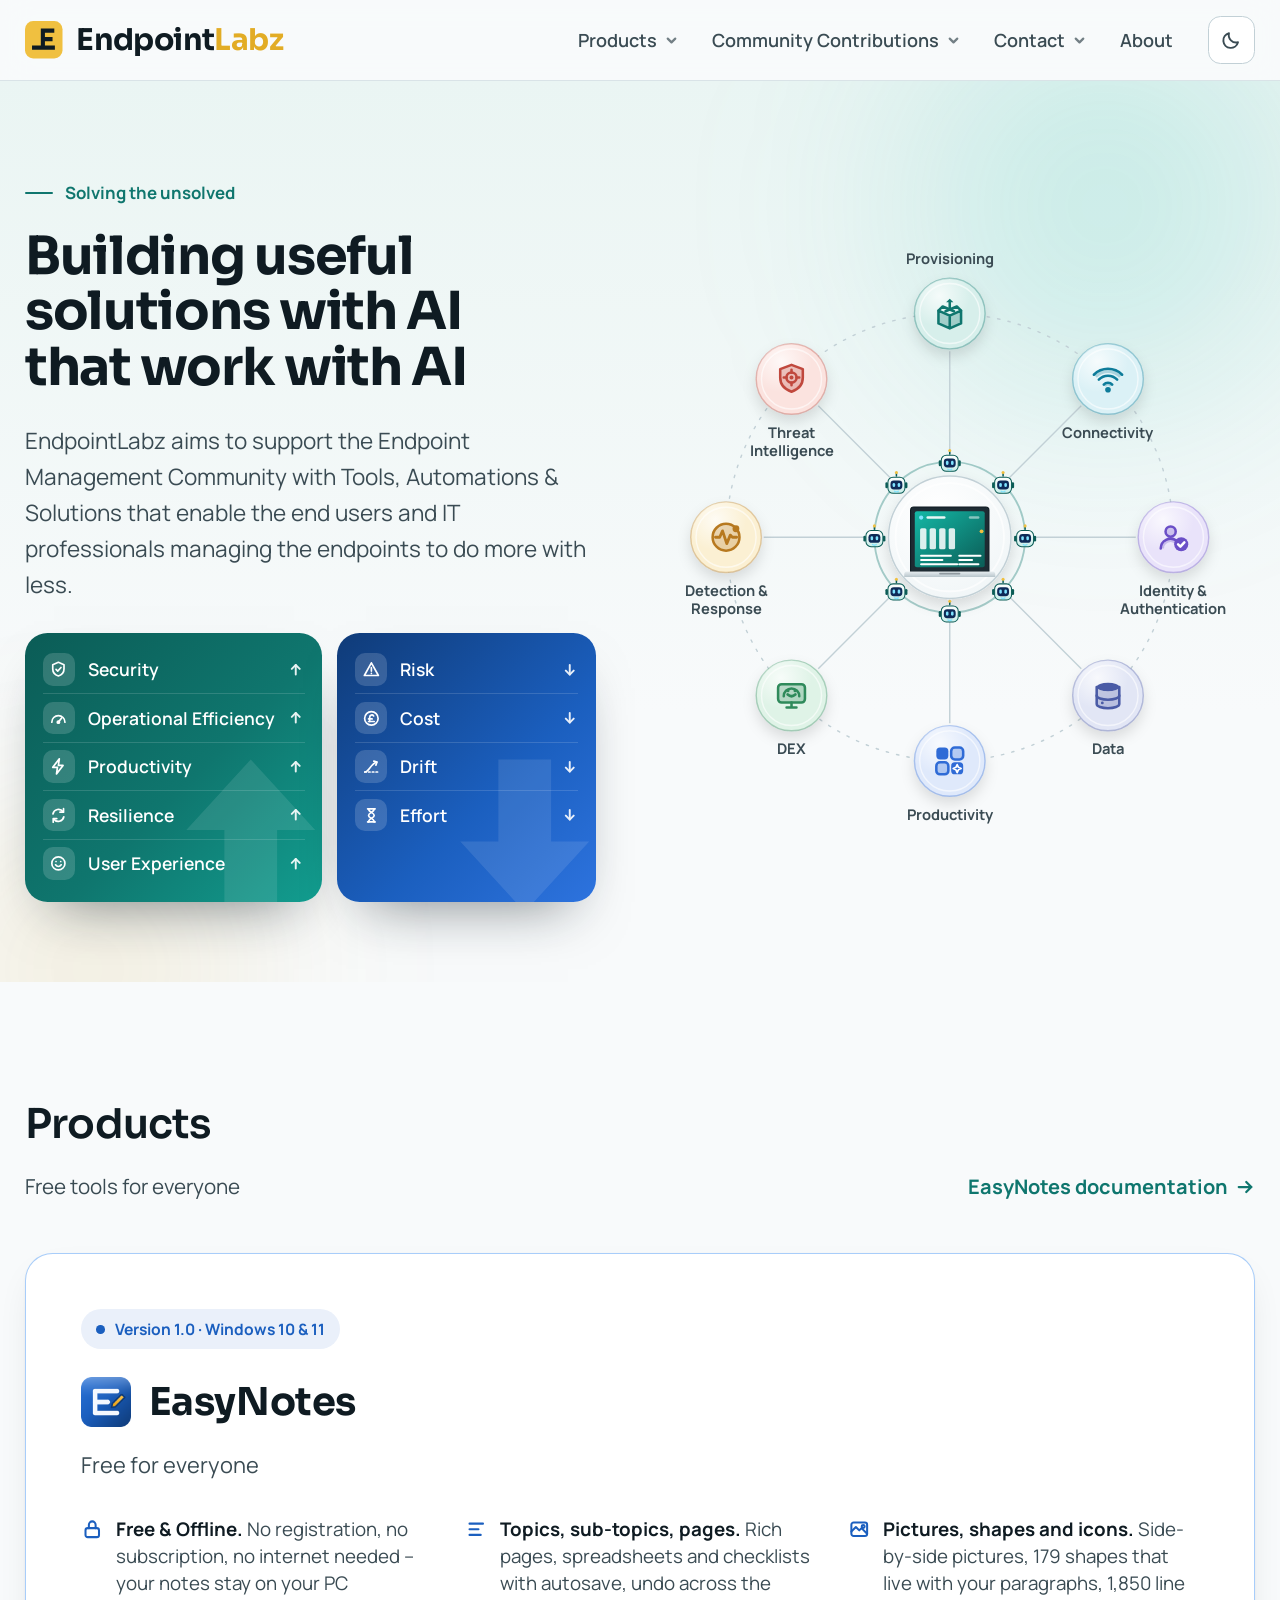
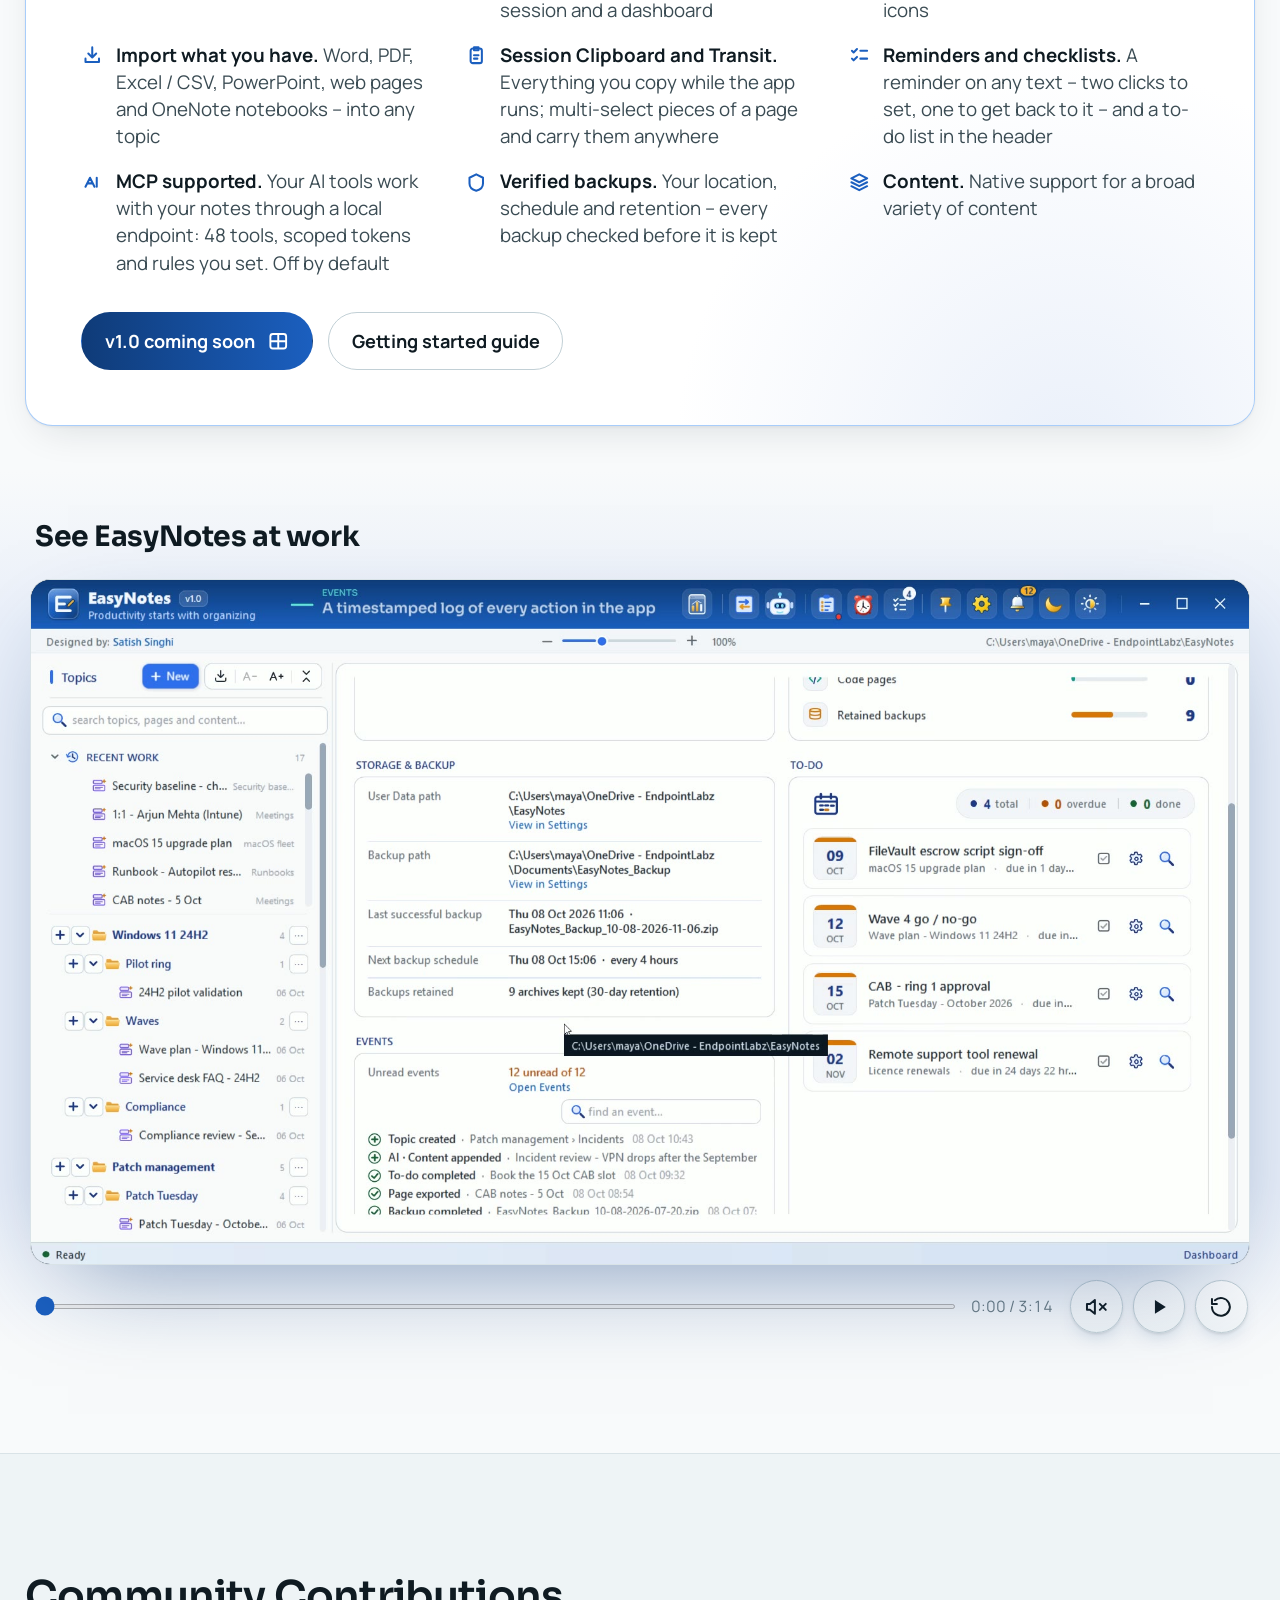
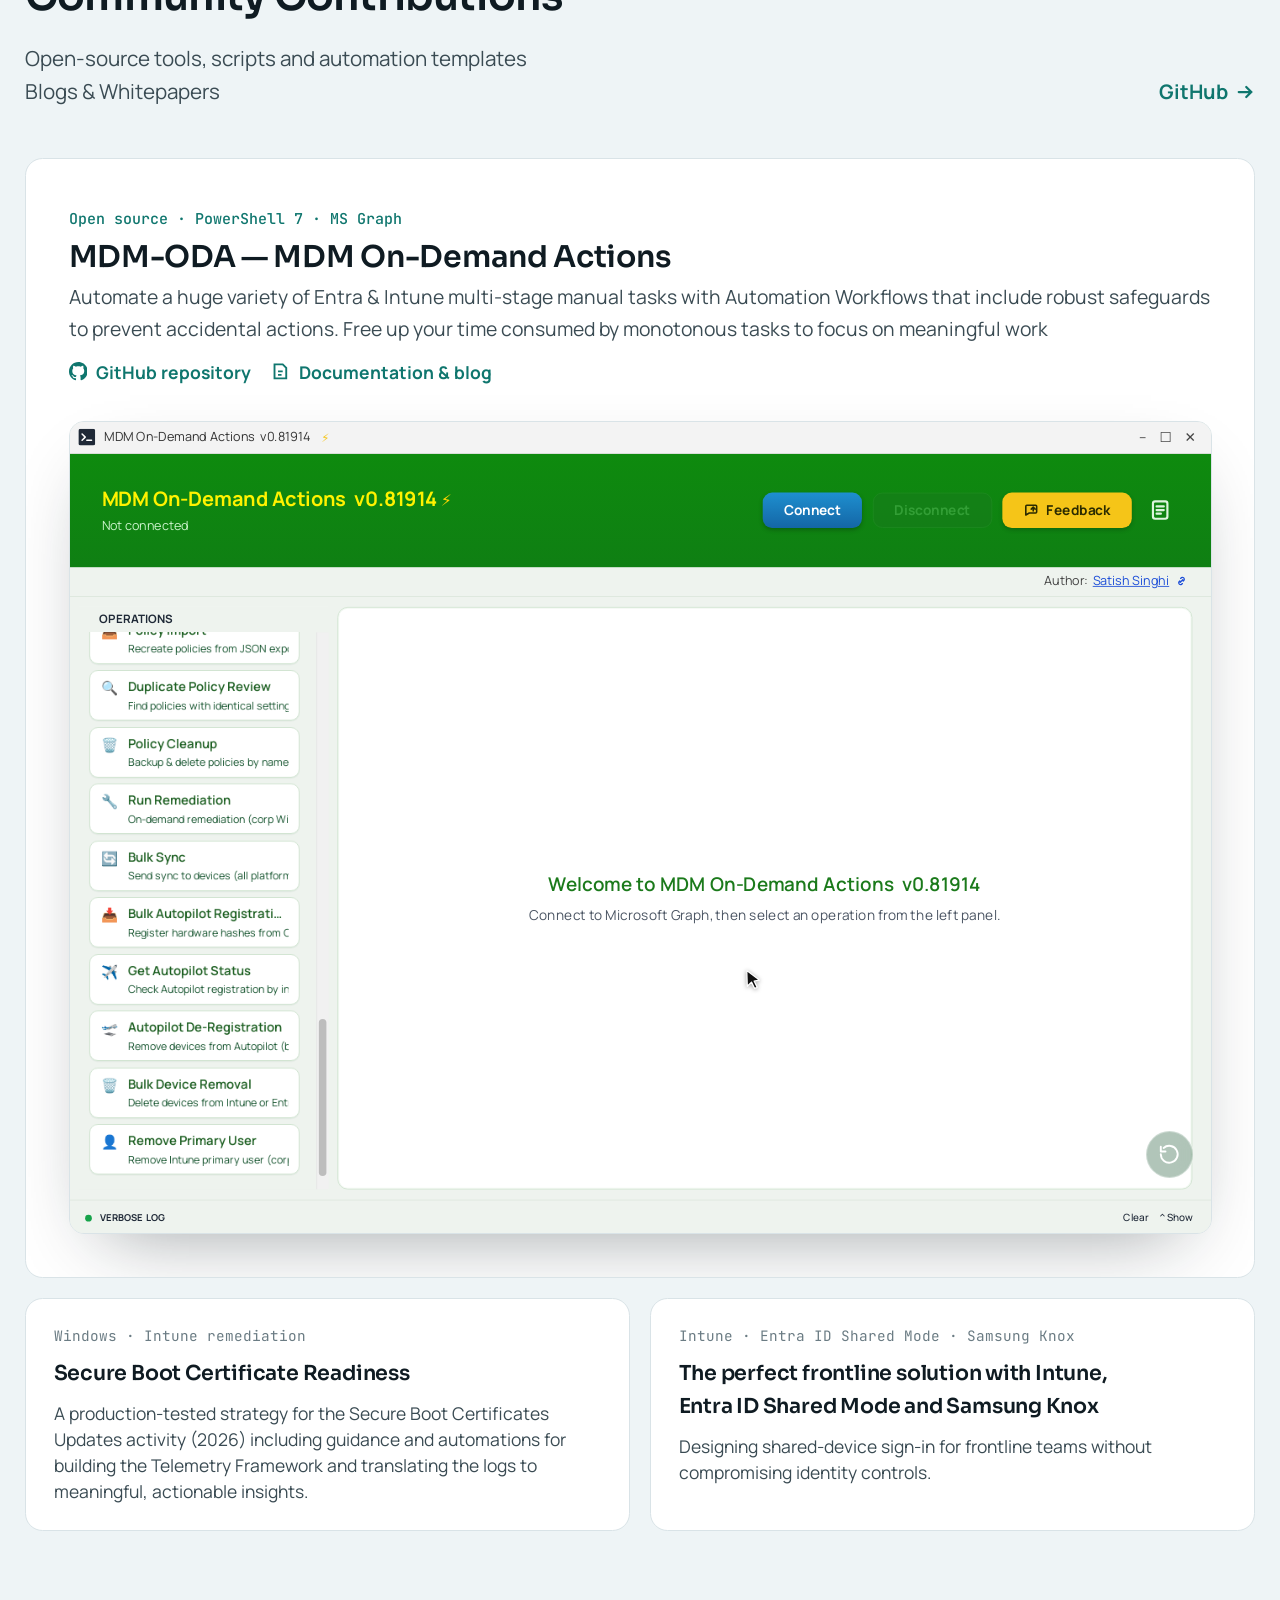
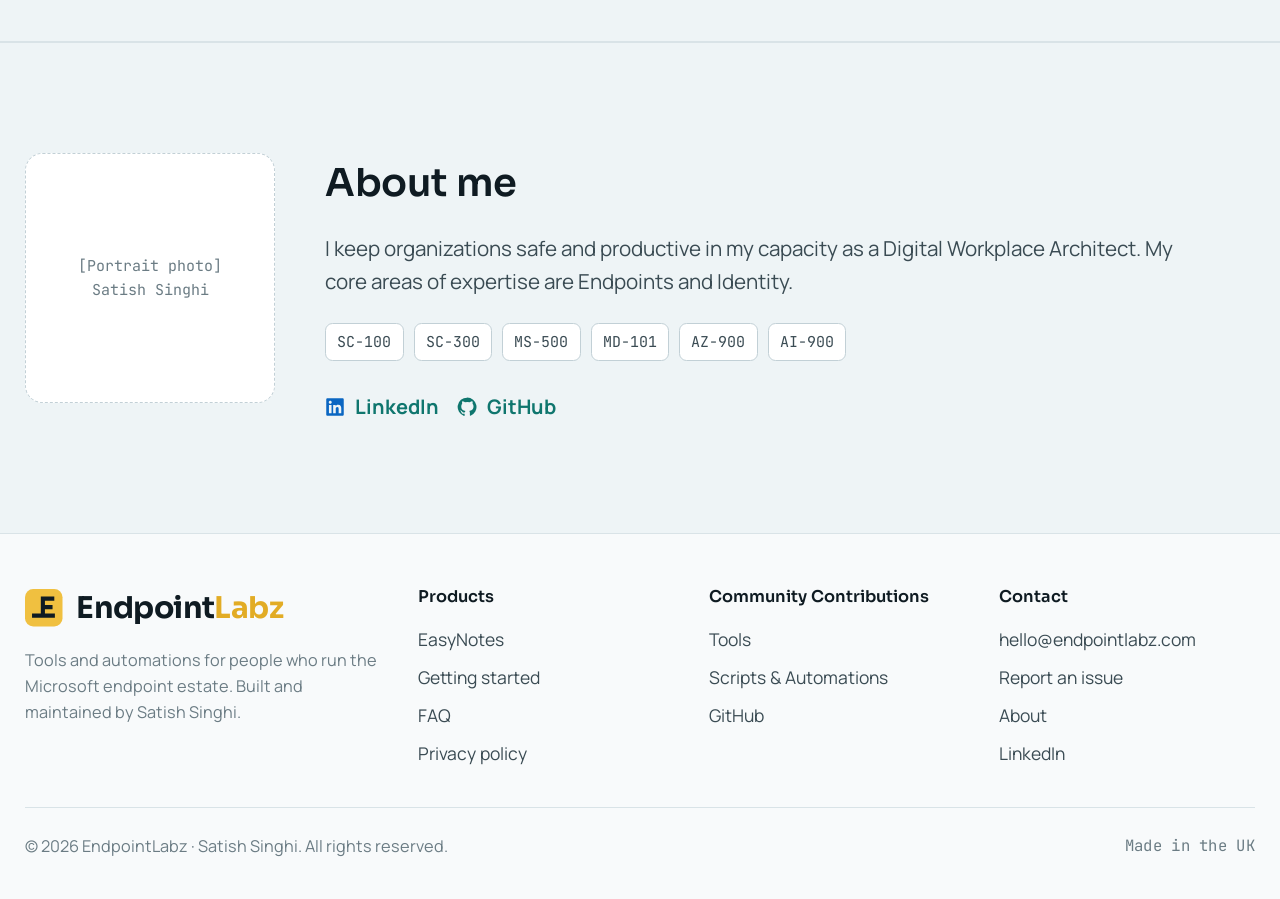
==== index.html @ 3595d030 "Site update 2026-10-09 21:50" ====
<!doctype html>
<html lang="en">
<head>
<meta charset="utf-8">
<meta http-equiv="Content-Security-Policy" content="default-src 'self'; script-src 'sha256-izT71UuYTpRzgMNa749onT5XEO9WIQciLGEus2f0CrM='; style-src 'self' 'unsafe-inline'; img-src 'self' data:; font-src 'self'; media-src 'self'; connect-src 'none'; object-src 'none'; base-uri 'self'; form-action 'none'">
<meta name="referrer" content="strict-origin-when-cross-origin">
<link rel="canonical" href="https://endpointlabz.com/">
<meta name="viewport" content="width=device-width,initial-scale=1,viewport-fit=cover">
<meta name="description" content="EndpointLabz — tools and automations for the Microsoft endpoint estate. EasyNotes, MDM-ODA and platform automations by Satish Singhi.">
<!-- EndpointLabz home page v4 · v23 (v22 + 125% default size on screens 1280 px and wider, Prompt 444) · Author: Satish Singhi -->
<title>EndpointLabz</title>
<link rel="icon" type="image/png" href="[data-uri]">
<link rel="stylesheet" href="assets/fonts/fonts.css">
<style>
/* EndpointLabz — home page v4 (v28: site v5.10, Prompts 470-483) · Author: Satish Singhi */
:root{
  --bg:#F8FAFB; --bg-2:#EEF4F6; --surface:#FFFFFF; --line:#D9E3E7; --line-2:#C2D0D6;
  --ink:#0F1B22; --ink-2:#3A4B53; --ink-3:#6B7C84;
  --teal:#0F766E; --teal-2:#0B5C56; --teal-soft:#DDF1EE; --teal-glow:rgba(15,118,110,.18);
  --gold:#F0C040; --gold-soft:#FBF0D3;
  --ocean-a:#0F3B78; --ocean-b:#1B5FBF; --ocean-soft:#EAF0FA; --amber:#FFB020; --ocean:#1B5FBF;
  --btn-face:linear-gradient(180deg,#FFFFFF 0%,#F2F6F8 100%); --btn-face-hover:linear-gradient(180deg,#FFFFFF 0%,#E9F0F8 100%);
  --btn-depth:inset 0 1px 0 rgba(255,255,255,.9),0 1px 2px rgba(15,27,34,.10),0 8px 18px -10px rgba(15,59,120,.35);
  --btn-depth-press:inset 0 2px 4px rgba(15,27,34,.12);
  --hero-bg:linear-gradient(180deg,#EAF5F3 0%,#F8FAFB 70%);
  --blob-a:rgba(20,184,166,.22); --blob-b:rgba(212,160,23,.16); --blob-c:rgba(59,111,216,.14);
  /* ecosystem node colours: (ink, disc) */
  --n-endpoints:#0F766E; --n-endpoints-bg:#D7EFEB;
  --n-cloud:#2F6BD6;     --n-cloud-bg:#DFE9FB;
  --n-identity:#6B4FC7;  --n-identity-bg:#E9E3FA;
  --n-data:#4A5BA6;      --n-data-bg:#E2E6F5;
  --n-productivity:#B7791F; --n-productivity-bg:#FBF0D3;
  --n-connectivity:#0E7C9A; --n-connectivity-bg:#DBF1F6;
  --n-security:#C0483D;  --n-security-bg:#FBE3DF;
  --n-monitoring:#2F8A5B; --n-monitoring-bg:#DFF3E7;
  --shadow:0 1px 2px rgba(15,27,34,.05),0 12px 32px -12px rgba(15,27,34,.14);
  --r-s:8px; --r-m:14px; --r-l:22px;
  --ff-display:"Sora",ui-sans-serif,system-ui,"Segoe UI",sans-serif;
  --ff-body:"Manrope",ui-sans-serif,system-ui,"Segoe UI",sans-serif;
  --ff-mono:"JetBrains Mono",ui-monospace,"Cascadia Mono",Consolas,monospace;
  color-scheme:light;
}
@media (prefers-color-scheme:dark){:root:not([data-theme="light"]){
  --bg:#0B1418; --bg-2:#101B20; --surface:#131F25; --line:#22323A; --line-2:#2E4149;
  --ink:#E8EEF0; --ink-2:#B4C2C8; --ink-3:#7F929A;
  --teal:#2BB3A6; --teal-2:#5ED0C5; --teal-soft:#123B38; --teal-glow:rgba(43,179,166,.22);
  --gold:#E4B63A; --ocean-soft:#16263F; --ocean:#7FA8F0;
  --btn-face:linear-gradient(180deg,#1E2E36 0%,#141F25 100%); --btn-face-hover:linear-gradient(180deg,#23394A 0%,#16232B 100%);
  --btn-depth:inset 0 1px 0 rgba(255,255,255,.07),0 1px 2px rgba(0,0,0,.45),0 10px 22px -12px rgba(0,0,0,.8);
  --btn-depth-press:inset 0 2px 5px rgba(0,0,0,.5);
  --gold-soft:#3A2F10; --hero-bg:linear-gradient(180deg,#0E1A1F 0%,#0B1418 70%);
  --blob-a:rgba(43,179,166,.18); --blob-b:rgba(228,182,58,.10); --blob-c:rgba(90,140,240,.12);
  --n-endpoints:#5ED0C5; --n-endpoints-bg:#123B38;
  --n-cloud:#7FA8F0;     --n-cloud-bg:#16263F;
  --n-identity:#B39CF2;  --n-identity-bg:#26203F;
  --n-data:#9EAAE6;      --n-data-bg:#1E2540;
  --n-productivity:#E4B63A; --n-productivity-bg:#3A2F10;
  --n-connectivity:#5FC8E0; --n-connectivity-bg:#0F3540;
  --n-security:#F08A7E;  --n-security-bg:#3F1F1B;
  --n-monitoring:#6FD39A; --n-monitoring-bg:#153A26;
  --shadow:0 1px 2px rgba(0,0,0,.3),0 12px 32px -12px rgba(0,0,0,.6);
  color-scheme:dark;
}}
:root[data-theme="dark"]{
  --bg:#0B1418; --bg-2:#101B20; --surface:#131F25; --line:#22323A; --line-2:#2E4149;
  --ink:#E8EEF0; --ink-2:#B4C2C8; --ink-3:#7F929A;
  --teal:#2BB3A6; --teal-2:#5ED0C5; --teal-soft:#123B38; --teal-glow:rgba(43,179,166,.22);
  --gold:#E4B63A; --ocean-soft:#16263F; --ocean:#7FA8F0;
  --btn-face:linear-gradient(180deg,#1E2E36 0%,#141F25 100%); --btn-face-hover:linear-gradient(180deg,#23394A 0%,#16232B 100%);
  --btn-depth:inset 0 1px 0 rgba(255,255,255,.07),0 1px 2px rgba(0,0,0,.45),0 10px 22px -12px rgba(0,0,0,.8);
  --btn-depth-press:inset 0 2px 5px rgba(0,0,0,.5);
  --gold-soft:#3A2F10; --hero-bg:linear-gradient(180deg,#0E1A1F 0%,#0B1418 70%);
  --blob-a:rgba(43,179,166,.18); --blob-b:rgba(228,182,58,.10); --blob-c:rgba(90,140,240,.12);
  --n-endpoints:#5ED0C5; --n-endpoints-bg:#123B38;
  --n-cloud:#7FA8F0;     --n-cloud-bg:#16263F;
  --n-identity:#B39CF2;  --n-identity-bg:#26203F;
  --n-data:#9EAAE6;      --n-data-bg:#1E2540;
  --n-productivity:#E4B63A; --n-productivity-bg:#3A2F10;
  --n-connectivity:#5FC8E0; --n-connectivity-bg:#0F3540;
  --n-security:#F08A7E;  --n-security-bg:#3F1F1B;
  --n-monitoring:#6FD39A; --n-monitoring-bg:#153A26;
  --shadow:0 1px 2px rgba(0,0,0,.3),0 12px 32px -12px rgba(0,0,0,.6);
  color-scheme:dark;
}
*,*::before,*::after{box-sizing:border-box}
html{scroll-behavior:smooth}
[id]{scroll-margin-top:84px}
body{margin:0;background:var(--bg);color:var(--ink);font:400 16px/1.6 var(--ff-body);-webkit-font-smoothing:antialiased}
a{color:inherit;text-decoration:none}
a:focus-visible,button:focus-visible{outline:2px solid var(--teal);outline-offset:3px;border-radius:4px}
img,svg{max-width:100%;display:block}
h1,h2,h3,h4{font-family:var(--ff-display);margin:0;text-wrap:balance;letter-spacing:-.01em}
p{margin:0}
.wrap{width:min(1160px,100% - 40px);margin-inline:auto}
@media (max-width:640px){.wrap{width:calc(100% - 32px)}}
.mono{font-family:var(--ff-mono);font-size:12.5px;letter-spacing:.02em}

/* ---------- nav ---------- */
.nav{position:sticky;top:env(safe-area-inset-top,0px);z-index:40;backdrop-filter:saturate(1.4) blur(12px);background:color-mix(in srgb,var(--bg) 82%,transparent);border-bottom:1px solid var(--line)}
.nav .wrap{display:flex;align-items:center;gap:28px;height:64px}
.brand{display:flex;align-items:center;gap:10px;font-family:var(--ff-display);font-weight:700;font-size:17px;letter-spacing:-.02em}
.brand svg{width:28px;height:28px}
.brand span b{color:#E2AC25;font-weight:700}
:root[data-theme="dark"] .brand span b{color:#F0C040}
.nav-links{display:flex;gap:26px;margin-left:auto;font-weight:600;font-size:14.5px;color:var(--ink-2)}
.nav-links a{position:relative;padding:6px 0}
.nav-links a::after{content:"";position:absolute;left:0;right:100%;bottom:0;height:2px;background:var(--teal);transition:right .25s ease}
.nav-links a:hover::after{right:0}
.btn{display:inline-flex;align-items:center;gap:8px;padding:11px 18px;border-radius:999px;font-weight:700;font-size:14.5px;border:1px solid transparent;cursor:pointer;transition:transform .15s ease,background .2s,border-color .2s,box-shadow .2s;font-family:var(--ff-body)}
.btn:active{transform:translateY(1px)}
.btn-primary{background:var(--teal);color:#fff;box-shadow:0 6px 18px -6px var(--teal-glow)}
.btn-primary:hover{background:var(--teal-2)}
.btn-ghost{border-color:var(--line-2);color:var(--ink);background:var(--surface)}
.btn-ghost:hover{border-color:var(--teal);color:var(--teal)}
.btn-ocean{background:linear-gradient(90deg,var(--ocean-a),var(--ocean-b));color:#fff}
.btn-ocean:hover{filter:brightness(1.08)}
.nav .btn{padding:9px 16px}
.theme-btn{width:38px;height:38px;border-radius:10px;border:1px solid var(--line-2);background:var(--surface);color:var(--ink-2);display:grid;place-items:center;cursor:pointer;transition:border-color .2s,color .2s}
.theme-btn:hover{border-color:var(--teal);color:var(--teal)}
.theme-btn svg{width:17px;height:17px}
.theme-btn .sun{display:none}
:root[data-theme="dark"] .theme-btn .sun{display:block}:root[data-theme="dark"] .theme-btn .moon{display:none}
.menu-btn{display:none;margin-left:auto;background:none;border:1px solid var(--line-2);border-radius:10px;width:40px;height:40px;color:var(--ink);cursor:pointer}
@media (max-width:860px){
  .theme-btn{margin-left:auto}
  .menu-btn{margin-left:0}
  .nav-links{display:none;position:absolute;top:64px;left:0;right:0;flex-direction:column;gap:0;background:var(--surface);border-bottom:1px solid var(--line);padding:8px 20px 16px}
  .nav-links a{padding:12px 0;border-bottom:1px solid var(--line)}
  .nav-links a::after{display:none}
  .nav.open .nav-links{display:flex}
  .nav .btn-primary{display:none}
  .menu-btn{display:grid;place-items:center}
}

/* ---------- hero ---------- */
.hero{position:relative;overflow:hidden;padding-block:72px 64px;background:var(--hero-bg)}
.hero::before,.hero::after{content:"";position:absolute;border-radius:50%;filter:blur(70px);pointer-events:none;z-index:0}
.hero::before{width:520px;height:520px;right:-120px;top:-160px;background:radial-gradient(circle,var(--blob-a),transparent 65%)}
.hero::after{width:420px;height:420px;left:-140px;bottom:-200px;background:radial-gradient(circle,var(--blob-b),transparent 65%)}
.hero .wrap{position:relative;z-index:1}
.hero .wrap{display:grid;grid-template-columns:minmax(0,1fr) minmax(0,1.05fr);gap:48px;align-items:center}
.eyebrow{display:inline-flex;align-items:center;gap:10px;color:var(--teal);font-weight:700;font-size:13.5px}
.eyebrow::before{content:"";width:22px;height:2px;background:var(--teal);border-radius:2px}
.hero h1{font-size:clamp(38px,calc(5vw / var(--zf)),60px);line-height:1.04;font-weight:700;margin-top:18px;letter-spacing:-.025em}
.hero .lead{margin-top:22px;font-size:18px;line-height:1.6;color:var(--ink-2);max-width:52ch}
.hero .cta{display:flex;flex-wrap:wrap;gap:12px;margin-top:32px}
.hero .fine{margin-top:22px;color:var(--ink-3);font-size:13.5px;display:flex;gap:18px;flex-wrap:wrap}
.hero .fine span{display:inline-flex;align-items:center;gap:7px}
.hero .fine svg{width:14px;height:14px;color:var(--teal)}
.enter{opacity:0;transform:translateY(10px);animation:enter .7s cubic-bezier(.2,.7,.2,1) forwards}
.enter:nth-child(2){animation-delay:.08s}.enter:nth-child(3){animation-delay:.16s}.enter:nth-child(4){animation-delay:.24s}.enter:nth-child(5){animation-delay:.32s}
@keyframes enter{to{opacity:1;transform:none}}

/* ecosystem ring */
.eco{position:relative;max-width:560px;margin-inline:auto;width:100%}
.eco svg{width:100%;height:auto;overflow:visible}
.eco .orbit{fill:none;stroke:var(--line-2);stroke-width:1.2;stroke-dasharray:2 7;stroke-linecap:round}
.eco .orbit-beat{fill:none;stroke:var(--teal);stroke-width:1.6;stroke-dasharray:2 7;stroke-linecap:round;opacity:0;animation:orbitbeat 2.6s ease-in-out infinite}
@keyframes orbitbeat{0%,8%{opacity:0}14%{opacity:.5}22%{opacity:.06}30%{opacity:.4}48%,100%{opacity:0}}
.eco .spoke{stroke:var(--line-2);stroke-width:1.2}
.eco .beat{stroke:var(--teal);stroke-width:2;stroke-linecap:round;opacity:0;animation:beat 2.6s ease-in-out infinite}
.eco .beat-glow{stroke:var(--teal);stroke-width:8;stroke-linecap:round;opacity:0;filter:blur(5px);animation:beatglow 2.6s ease-in-out infinite}
@keyframes beat{0%,8%{opacity:0}14%{opacity:1}22%{opacity:.15}30%{opacity:.85}48%,100%{opacity:0}}
@keyframes beatglow{0%,8%{opacity:0}14%{opacity:.6}22%{opacity:.08}30%{opacity:.5}48%,100%{opacity:0}}
/* centre */
.eco .core{fill:url(#coreg);stroke:var(--line-2);stroke-width:1.2;filter:url(#soft)}
.eco .core-in{fill:none;stroke:#fff;stroke-opacity:.7;stroke-width:1.5}
.eco .core-ring{fill:none;stroke:var(--teal);stroke-width:1.6;opacity:.35;transform-box:fill-box;transform-origin:center;animation:corebeat 2.6s ease-in-out infinite}
@keyframes corebeat{0%,8%{opacity:.35;transform:scale(1)}14%{opacity:.95;transform:scale(1.05)}22%{opacity:.35;transform:scale(1)}30%{opacity:.8;transform:scale(1.035)}48%,100%{opacity:.35;transform:scale(1)}}
.eco .lap-base{fill:url(#lapbase)}
.eco .lap-lid{fill:#1E2B33;stroke:#0F1B22;stroke-width:1}
.eco .lap-scr{fill:url(#lapscr)}
.eco .lap-ui{stroke:#fff;stroke-opacity:.85;stroke-width:1.6;stroke-linecap:round}
.eco .lap-bar{fill:#fff;fill-opacity:.9}
.eco .person-h{fill:url(#skin)}
.eco .person-b{fill:url(#shirt)}
.eco .badge{fill:#F0C040;stroke:#fff;stroke-width:1.6}
.eco .badge-ck{fill:none;stroke:#0F1B22;stroke-width:2;stroke-linecap:round;stroke-linejoin:round}
.eco .live .lv-dot{fill:#7FE3FF;animation:lvdot 1.3s ease-in-out infinite}
@keyframes lvdot{0%,100%{opacity:1}50%{opacity:.25}}
.eco .live .lv-bar{fill:#fff;fill-opacity:.85;transform-box:fill-box;transform-origin:bottom;animation:lvbar 2.6s ease-in-out infinite}
.eco .live .b1{animation-delay:0s}.eco .live .b2{animation-delay:-.6s}.eco .live .b3{animation-delay:-1.2s}.eco .live .b4{animation-delay:-1.8s}
@keyframes lvbar{0%,100%{transform:scaleY(.45)}50%{transform:scaleY(1)}}
.eco .live .lv-line{fill:none;stroke:#F0C040;stroke-width:1.8;stroke-linecap:round;stroke-linejoin:round;stroke-dasharray:60;stroke-dashoffset:60;animation:lvline 5.2s ease-in-out infinite}
@keyframes lvline{0%{stroke-dashoffset:60}45%,85%{stroke-dashoffset:0}100%{stroke-dashoffset:0}}
.eco .live .lv-tip{fill:#F0C040;animation:lvtip 5.2s ease-in-out infinite}
@keyframes lvtip{0%,40%{opacity:0}48%,85%{opacity:1}100%{opacity:1}}
.eco .live .lv-log{fill:#fff;animation:lvlog 3.9s steps(1) infinite}
.eco .live .l1{animation-delay:0s}.eco .live .l2{animation-delay:-.65s}.eco .live .l3{animation-delay:-1.3s}.eco .live .l4{animation-delay:-1.95s}.eco .live .l5{animation-delay:-2.6s}.eco .live .l6{animation-delay:-3.25s}
@keyframes lvlog{0%{fill-opacity:.9}33%{fill-opacity:.45}66%{fill-opacity:.25}100%{fill-opacity:.9}}
@media (prefers-reduced-motion:reduce){.eco .live *{animation:none!important}.eco .live .lv-line{stroke-dashoffset:0}.eco .live .lv-tip{opacity:1}}
/* nodes */
.eco .node{--c:var(--teal);--cb:var(--teal-soft)}
.eco .node .disc{fill:var(--cb);stroke:var(--c);stroke-width:1.2;stroke-opacity:.35;filter:url(#soft);animation:discbeat 2.6s ease-in-out infinite}
.eco .node .disc-hi{fill:url(#hi);pointer-events:none}
.eco .node .disc-in{fill:none;stroke:#fff;stroke-opacity:.6;stroke-width:1.2}
@keyframes discbeat{0%,8%{stroke-opacity:.35}16%{stroke-opacity:1}24%{stroke-opacity:.35}32%{stroke-opacity:.9}50%,100%{stroke-opacity:.35}}
.eco .ic{fill:none;stroke:var(--c);stroke-width:1.8;stroke-linecap:round;stroke-linejoin:round}
.eco .ic .f{fill:var(--c);stroke:none;opacity:.28}
.eco .ic .s{fill:var(--c);stroke:none}
.eco .ic .w{stroke:#fff;fill:none}
.eco .node text{font-family:var(--ff-body);font-weight:700;font-size:12.5px;fill:var(--ink-2);text-anchor:middle}
.eco .n-provisioning{--c:var(--n-endpoints);--cb:var(--n-endpoints-bg)}
.eco .n-productivity{--c:var(--n-cloud);--cb:var(--n-cloud-bg)}
.eco .n-identity{--c:var(--n-identity);--cb:var(--n-identity-bg)}
.eco .n-data{--c:var(--n-data);--cb:var(--n-data-bg)}
.eco .n-detection{--c:var(--n-productivity);--cb:var(--n-productivity-bg)}
.eco .n-connectivity{--c:var(--n-connectivity);--cb:var(--n-connectivity-bg)}
.eco .n-threat{--c:var(--n-security);--cb:var(--n-security-bg)}
.eco .n-dex{--c:var(--n-monitoring);--cb:var(--n-monitoring-bg)}
/* bots at every spoke / inner-circle junction, glowing on the heartbeat */
.eco .jbot .jglow{fill:var(--teal);opacity:0;filter:blur(6px);animation:jglow 2.6s ease-in-out infinite}
@keyframes jglow{0%,8%{opacity:0}14%{opacity:.55}22%{opacity:.05}30%{opacity:.45}48%,100%{opacity:0}}
.eco .jbot .head{fill:url(#bothead);stroke:var(--teal-2);stroke-width:1.2}
.eco .jbot .visor{fill:#0E2A57}
.eco .jbot .eye{fill:#7FE3FF;animation:jeye 2.6s ease-in-out infinite}
@keyframes jeye{0%,8%{fill:#7FE3FF}14%{fill:#FFFFFF}22%{fill:#7FE3FF}30%{fill:#E6FBFF}48%,100%{fill:#7FE3FF}}
.eco .jbot .ant{stroke:var(--teal-2);stroke-width:1.8;stroke-linecap:round}
.eco .jbot .ant-l{fill:#F0C040;animation:jant 2.6s ease-in-out infinite}
@keyframes jant{0%,8%{opacity:.5}14%{opacity:1}22%{opacity:.5}30%{opacity:1}48%,100%{opacity:.5}}
.eco .jbot .ear{fill:var(--teal-2)}
.eco .jbot .mouth{fill:none;stroke:#7FE3FF;stroke-width:1.6;stroke-linecap:round}
@media (prefers-reduced-motion:reduce){.enter{animation:none;opacity:1;transform:none}.eco .beat,.eco .beat-glow,.eco .orbit-beat,.eco .core-ring,.eco .node .disc,.eco .jbot *{animation:none}.eco .beat{opacity:.5}}
@media (max-width:900px){.hero .wrap{grid-template-columns:1fr}}

/* ---------- proof strip ---------- */
.proof{border-block:1px solid var(--line);background:var(--bg-2)}
.proof .wrap{display:grid;grid-template-columns:repeat(4,1fr);gap:0}
.proof div{padding:22px 20px 22px 0;border-left:1px solid var(--line);padding-left:20px}
.proof div:first-child{border-left:0;padding-left:0}
.proof b{display:block;font-family:var(--ff-display);font-size:26px;font-weight:600;letter-spacing:-.02em;font-variant-numeric:tabular-nums}
.proof span{color:var(--ink-3);font-size:13.5px}
@media (max-width:760px){.proof .wrap{grid-template-columns:1fr 1fr}.proof div{border-left:0;padding-left:0}}

/* ---------- sections ---------- */
section.block{padding-block:88px}
.sec-head{display:flex;align-items:end;justify-content:space-between;gap:24px;margin-bottom:40px}
.sec-head h2{font-size:clamp(28px,calc(3.2vw / var(--zf)),38px);font-weight:600;letter-spacing:-.02em}
.sec-head p{color:var(--ink-2);max-width:56ch;margin-top:10px;font-size:16.5px}
.sec-head a{white-space:nowrap;font-weight:700;color:var(--teal);display:inline-flex;align-items:center;gap:6px}
.sec-head a svg{width:16px;height:16px;transition:transform .2s}
.sec-head a:hover svg{transform:translateX(3px)}
@media (max-width:700px){.sec-head{flex-direction:column;align-items:start}}

/* ---------- EasyNotes product ---------- */
.product{display:grid;grid-template-columns:1fr;gap:34px;align-items:start;background:var(--surface);border:1px solid var(--line);border-radius:var(--r-l);padding:44px;box-shadow:var(--shadow);position:relative;overflow:hidden}
.product::before{content:"";position:absolute;inset:auto -20% -60% auto;width:70%;aspect-ratio:1;border-radius:50%;background:radial-gradient(circle,var(--ocean-soft),transparent 65%);pointer-events:none;z-index:0}
.product > *{position:relative;z-index:1}   /* v28: the glow stays behind the text (it washed out the third column) */
.product .pill{display:inline-flex;gap:8px;align-items:center;border-radius:999px;background:var(--ocean-soft);color:var(--ocean-b);font-weight:700;font-size:12.5px;padding:6px 12px}
.product .pill i{width:7px;height:7px;border-radius:50%;background:var(--ocean-b)}
.product h3{font-size:clamp(28px,calc(3vw / var(--zf)),36px);font-weight:700;margin-top:18px;display:flex;align-items:center;gap:14px}
.product h3 svg{width:40px;height:40px;flex:none}
.product .tag-line{color:var(--ink-2);font-size:17.5px;margin-top:12px;max-width:46ch}
.feat{list-style:none;padding:0;margin:26px 0 0;display:grid;grid-template-columns:repeat(3,minmax(0,1fr));gap:14px 26px}
.feat li{display:flex;gap:10px;align-items:start;font-size:15px;color:var(--ink-2);line-height:1.45}
.feat li svg{width:18px;height:18px;flex:none;color:var(--ocean-b);margin-top:2px}
.feat li b{color:var(--ink);font-weight:700}
.product .actions{display:flex;gap:12px;flex-wrap:wrap;margin-top:30px;align-items:center}
.product > .actions{margin-top:-6px}
.product .actions small{color:var(--ink-3);font-size:13px}
/* ---------- EasyNotes demo video (v16): recorded from the real app, full width under the description ---------- */
.demo-wrap{position:relative;width:100%;aspect-ratio:16/9;border-radius:14px;overflow:hidden;border:1px solid var(--line);box-shadow:0 24px 60px -24px rgba(15,59,120,.45);background:#121A30}
.demo-video{display:block;width:100%;height:100%;object-fit:cover;background:#121A30}
/* v5.5 (Prompt 453): the controls sit in a row UNDER the video, never over it - sound, pause / play, replay, and a slim seek bar */
.demo-bar{display:flex;align-items:center;gap:14px;margin:12px 2px 0}
.demo-seek{flex:1;display:flex;align-items:center;gap:10px;min-width:0}
.demo-seek input{flex:1;min-width:0;height:4px;accent-color:var(--ocean);cursor:pointer}
.demo-seek span{font-size:12.5px;color:var(--ink-3);font-variant-numeric:tabular-nums;white-space:nowrap}
.demo-btns{display:flex;gap:8px}
.demo-btn{width:42px;height:42px;border-radius:50%;border:1px solid var(--line-2);background:var(--btn-face);color:var(--ink);box-shadow:var(--btn-depth);display:grid;place-items:center;cursor:pointer;transition:background .2s,transform .2s,border-color .2s}
.demo-btn svg{width:19px;height:19px;shape-rendering:geometricPrecision}
.demo-btn:hover,.demo-btn:focus-visible{background:var(--btn-face-hover);border-color:var(--ocean);transform:translateY(-1px)}
.demo-btn:active{transform:translateY(0);box-shadow:var(--btn-depth-press)}
/* v28: the sound button looks like the other two in both states - the icon (speaker / speaker with waves) shows the state */
.demo-btn:hover,.demo-btn:focus-visible{color:var(--ocean)}
.demo-btn:focus-visible{outline:2px solid var(--ocean);outline-offset:2px}
.demo-btn .ic-on,.demo-btn .ic-pause{display:none}
.demo-btn[aria-pressed="true"] .ic-on,.demo-btn[data-playing="true"] .ic-pause{display:block}
.demo-btn[aria-pressed="true"] .ic-off,.demo-btn[data-playing="true"] .ic-play{display:none}
@media (max-width:900px){.feat{grid-template-columns:1fr}.demo-wrap{margin:0 -10px;width:auto;border-radius:10px}.demo-bar{margin-top:10px}.demo-seek span{display:none}}
.btn.is-soon{cursor:default}
.win-glyph{width:18px;height:18px;flex:none;margin-left:2px}
@media (max-width:900px){.feat{grid-template-columns:1fr}.demo-replay,.demo-sound{opacity:.75}.demo-wrap{margin:0 -10px;width:auto;border-radius:10px}}
@media (prefers-reduced-motion:reduce){.sp.play *{animation:none!important}}
@media (max-width:900px){.product{padding:28px}}

/* ---------- community ---------- */
.community{background:var(--bg-2);border-block:1px solid var(--line)}
.lab{display:grid;grid-template-columns:minmax(0,1.2fr) minmax(0,.8fr);gap:24px}
.card{background:var(--surface);border:1px solid var(--line);border-radius:var(--r-m);padding:28px;display:flex;flex-direction:column;gap:14px}
.card.featured{padding:34px;position:relative;overflow:hidden}
.card .kind{display:inline-flex;gap:8px;align-items:center;font-family:var(--ff-mono);font-size:12px;color:var(--teal);font-weight:500}
.card h3{font-size:24px;font-weight:600}
.card p{color:var(--ink-2);font-size:15.5px}
.card .links{display:flex;gap:16px;flex-wrap:wrap;margin-top:auto;padding-top:10px;font-weight:700;font-size:14px}
.card .links a{display:inline-flex;align-items:center;gap:7px;color:var(--teal)}
.card .links a svg{width:15px;height:15px}
.term{margin-top:8px;border-radius:10px;background:#0E1A1F;color:#CFE6E2;font-family:var(--ff-mono);font-size:12px;line-height:1.7;padding:14px 16px;overflow-x:auto;border:1px solid #1E3038}
.term .c{color:#6C8F98}.term .k{color:#7FE0D4}.term .g{color:#F0C040}
.term .cur{display:inline-block;width:7px;height:13px;background:#7FE0D4;vertical-align:-2px;margin-left:2px;animation:cur 1.1s steps(1) infinite}
@keyframes cur{50%{opacity:0}}
@media (prefers-reduced-motion:reduce){.term .cur{animation:none}}
.tools{display:grid;grid-template-columns:repeat(3,1fr);gap:16px;margin-top:16px}
.tool{background:var(--surface);border:1px solid var(--line);border-radius:var(--r-m);padding:20px 22px;display:flex;flex-direction:column;gap:8px;transition:border-color .2s,transform .2s}
.tool:hover{border-color:var(--teal);transform:translateY(-2px)}
.tool .os{font-family:var(--ff-mono);font-size:11.5px;color:var(--ink-3)}
.tool h4{font-size:16.5px;font-weight:600}
.tool p{color:var(--ink-2);font-size:14px;line-height:1.5}
@media (max-width:960px){.lab{grid-template-columns:1fr}.tools{grid-template-columns:1fr 1fr}}
@media (max-width:620px){.tools{grid-template-columns:1fr}}

/* ---------- writing ---------- */
.posts{display:grid;grid-template-columns:repeat(3,1fr);gap:16px}
.post{padding:24px;border:1px solid var(--line);border-radius:var(--r-m);background:var(--surface);display:flex;flex-direction:column;gap:10px;transition:border-color .2s}
.post:hover{border-color:var(--teal)}
.post .where{font-family:var(--ff-mono);font-size:11.5px;color:var(--ink-3)}
.post h4{font-size:17px;font-weight:600;line-height:1.35}
.post p{color:var(--ink-2);font-size:14.5px}
.post .read{margin-top:auto;padding-top:6px;color:var(--teal);font-weight:700;font-size:14px}
@media (max-width:900px){.posts{grid-template-columns:1fr}}

/* ---------- about ---------- */
.about{background:var(--bg-2);border-top:1px solid var(--line)}
.about .wrap{display:grid;grid-template-columns:200px 1fr;gap:40px;align-items:start}
.portrait{aspect-ratio:1;border-radius:var(--r-m);background:var(--surface);border:1px dashed var(--line-2);display:grid;place-items:center;color:var(--ink-3);font-family:var(--ff-mono);font-size:12px;text-align:center;padding:12px}
.about h2{font-size:clamp(26px,calc(3vw / var(--zf)),34px);font-weight:600}
.about p{color:var(--ink-2);font-size:16.5px;margin-top:14px;max-width:66ch}
.about .creds{display:flex;flex-wrap:wrap;gap:8px;margin-top:20px}
.about .creds span{font-family:var(--ff-mono);font-size:12px;border:1px solid var(--line-2);border-radius:6px;padding:5px 9px;color:var(--ink-2);background:var(--surface)}
.about .social{display:flex;gap:14px;margin-top:24px;flex-wrap:wrap}
.about .social a{display:inline-flex;gap:8px;align-items:center;font-weight:700;color:var(--teal)}
.about .social a svg{width:16px;height:16px}
@media (max-width:700px){.about .wrap{grid-template-columns:1fr}.portrait{width:160px}}

/* ---------- footer ---------- */
footer{padding-block:40px 32px;border-top:1px solid var(--line)}
footer .wrap{display:grid;grid-template-columns:1.4fr 1fr 1fr 1fr;gap:28px}
footer h5{font-family:var(--ff-display);font-size:13px;font-weight:600;margin:0 0 12px;color:var(--ink)}
footer ul{list-style:none;margin:0;padding:0;display:flex;flex-direction:column;gap:8px;font-size:14px;color:var(--ink-2)}
footer ul a:hover{color:var(--teal)}
footer .fine{color:var(--ink-3);font-size:13px;margin-top:12px;max-width:40ch}
footer .bottom{margin-top:32px;padding-top:20px;border-top:1px solid var(--line);display:flex;justify-content:space-between;gap:12px;flex-wrap:wrap;color:var(--ink-3);font-size:13px}
@media (max-width:760px){footer .wrap{grid-template-columns:1fr 1fr}}

/* ---------- v9: brand size, dropdown nav, hero aspects, breathing splash, MDM-ODA full width ---------- */
.brand{font-size:24px;gap:11px}
.brand svg{width:30px;height:30px}
.nav-links{align-items:center}
.dd{position:relative}
.dd-t{display:inline-flex;align-items:center;gap:6px}
.dd-t .chev{width:12px;height:12px;transition:transform .2s ease;opacity:.7}
.dd-m{position:absolute;top:calc(100% + 10px);left:-14px;min-width:260px;padding:8px;border-radius:14px;background:var(--surface);border:1px solid var(--line);box-shadow:var(--shadow);display:flex;flex-direction:column;gap:2px;opacity:0;visibility:hidden;transform:translateY(-6px);transition:opacity .18s ease,transform .18s ease,visibility 0s linear .18s;z-index:50}
.dd-m::before{content:"";position:absolute;left:0;right:0;top:-12px;height:12px}
.dd:hover .dd-m,.dd:focus-within .dd-m{opacity:1;visibility:visible;transform:none;transition:opacity .18s ease,transform .18s ease}
.dd:hover .chev,.dd:focus-within .chev{transform:rotate(180deg)}
.dd-m a{display:flex;align-items:center;gap:12px;padding:10px 12px;border-radius:10px;color:var(--ink)}
.dd-m a::after{display:none}
.dd-m a:hover,.dd-m a:focus-visible{background:var(--bg-2)}
.dd-m b{display:block;font-weight:700;font-size:14.5px}
.dd-m small{display:block;font-weight:500;font-size:12.5px;color:var(--ink-3);margin-top:1px}
.dd-ic{width:34px;height:34px;border-radius:10px;display:grid;place-items:center;flex:none}
.dd-ic svg{width:18px;height:18px}
.dd-ic.en{background:var(--ocean-soft);color:var(--ocean-b)}
.dd-ic.tl{background:var(--teal-soft);color:var(--teal)}
.dd-ic.sc{background:var(--gold-soft);color:#9A6B00}
:root[data-theme="dark"] .dd-ic.sc{color:var(--gold)}
@media (max-width:860px){
  .nav-links{align-items:stretch}
  .dd{width:100%}
  .dd-t{width:100%;justify-content:space-between;padding:12px 0;border-bottom:1px solid var(--line)}
  .dd-t .chev{display:none}
  .dd-m{position:static;opacity:1;visibility:visible;transform:none;box-shadow:none;border:0;background:none;padding:4px 0 6px 10px;min-width:0}
  .dd-m::before{display:none}
  .dd-m a{border-bottom:0;padding:8px 6px}
}
/* ---------- v18: support pop-over, app logo ---------- */
.sup{position:relative;display:flex;align-items:center}
.sup-t{font:inherit;color:inherit;background:none;border:0;padding:6px 0;cursor:pointer;display:inline-flex;align-items:center;gap:6px;position:relative}
.sup-t .chev{width:12px;height:12px;transition:transform .2s ease;opacity:.7}
.sup-t[aria-expanded="true"] .chev{transform:rotate(180deg)}
.sup-pop{position:absolute;top:calc(100% + 10px);left:50%;transform:translateX(-50%);width:max-content;min-width:280px;padding:14px 14px 12px;border-radius:14px;background:var(--surface);border:1px solid var(--line);box-shadow:var(--shadow);z-index:60;text-align:left}
.sup-pop[hidden]{display:none}
.sup-h{font-size:12.5px;font-weight:700;letter-spacing:.06em;text-transform:uppercase;color:var(--ink-3)}
.sup-row{display:flex;align-items:center;gap:10px;margin-top:8px;padding:8px 8px 8px 12px;border:1px solid var(--line);border-radius:10px;background:var(--bg-2)}
.sup-mail{font-weight:700;font-size:15px;color:var(--ink);user-select:all;white-space:nowrap}
.sup-copy{margin-left:auto;width:34px;height:34px;border-radius:9px;border:1px solid var(--line);background:var(--surface);color:var(--ink-2);display:grid;place-items:center;cursor:pointer;flex:none}
.sup-copy:hover,.sup-copy:focus-visible{color:var(--teal);border-color:var(--teal)}
.sup-copy svg{width:17px;height:17px}
.sup-copy .ok{display:none;color:var(--teal)}
.sup-copy.done .cp{display:none}
.sup-copy.done .ok{display:block}
.sup-note{font-size:12.5px;color:var(--ink-3);margin-top:8px;min-height:1.2em}
.en-logo{width:40px;height:40px;flex:none}
@media (min-width:861px){.dd.dd-x .dd-m{opacity:0!important;visibility:hidden!important}.dd.dd-x .chev{transform:none!important}}
.dd-ic.en{background:none}
.dd-ic img{width:30px;height:30px}
@media (max-width:860px){
  .sup{width:100%;flex-direction:column;align-items:stretch}
  .sup-t{width:100%;justify-content:space-between;padding:12px 0;border-bottom:1px solid var(--line)}
  .sup-pop{position:static;transform:none;width:auto;min-width:0;margin:8px 0 6px;box-shadow:none}
  .sup-mail{white-space:normal;word-break:break-all}
}

/* ---------- v20: hero outcomes - what every solution raises / reduces (option H) ---------- */
.outcomes{margin-top:24px;max-width:580px}
.opt{display:block;position:relative}
.sr{position:absolute;width:1px;height:1px;overflow:hidden;clip:rect(0 0 0 0);white-space:nowrap}
.opt ul{list-style:none;margin:0;padding:0}
.opt .ic{width:26px;height:26px;border-radius:8px;display:grid;place-items:center;flex:none}
.opt .ic svg{width:15px;height:15px}
.opt .ar svg{width:14px;height:14px;display:block}
.opt .up .ar{animation:bobU 2.4s ease-in-out infinite;animation-delay:calc(var(--i)*.2s)}
.opt .down .ar{animation:bobD 2.4s ease-in-out infinite;animation-delay:calc(var(--i)*.2s)}
@keyframes bobU{0%,100%{transform:translateY(1.5px)}50%{transform:translateY(-2.5px)}}
@keyframes bobD{0%,100%{transform:translateY(-1.5px)}50%{transform:translateY(2.5px)}}
@keyframes rise{from{opacity:0;transform:translateY(8px)}to{opacity:1;transform:none}}
@keyframes draw{to{stroke-dashoffset:0}}
:root{--upc:#0F766E;--upc2:#14B8A6;--ups:#DDF1EE;--dnc:#1B5FBF;--dnc2:#3B82F6;--dns:#EAF0FA}
:root[data-theme="dark"]{--upc:#2BB3A6;--upc2:#5ED0C5;--ups:#123B38;--dnc:#7FA8F0;--dnc2:#3B82F6;--dns:#16263F}
/* H - momentum cards */
.oh-grid{display:grid;grid-template-columns:1.15fr 1fr;gap:12px}
.oh-card{position:relative;overflow:hidden;border-radius:18px;padding:16px 14px 12px;color:#fff;box-shadow:0 22px 44px -22px rgba(15,27,34,.55)}
.oh-card.up{background:linear-gradient(135deg,#0B5C56 0%,#0F766E 55%,#14B8A6 130%)}
.oh-card.down{background:linear-gradient(135deg,#0F3B78 0%,#1B5FBF 60%,#3B82F6 130%)}
.oh-big{position:absolute;right:-18px;bottom:-22px;width:150px;height:150px;color:#fff;opacity:.10;pointer-events:none}
.oh-big svg{width:100%;height:100%;display:block}
.oh-card.up .oh-big{animation:floatU 3.2s ease-in-out infinite} .oh-card.down .oh-big{animation:floatD 3.2s ease-in-out infinite}
@keyframes floatU{0%,100%{transform:translateY(4px)}50%{transform:translateY(-6px)}}
@keyframes floatD{0%,100%{transform:translateY(-4px)}50%{transform:translateY(6px)}}
.oh-shine{position:absolute;inset:-40% -60%;background:linear-gradient(115deg,transparent 40%,rgba(255,255,255,.14) 50%,transparent 60%);transform:translateX(-60%);animation:shine 5s ease-in-out 1.2s infinite;pointer-events:none}
@keyframes shine{0%{transform:translateX(-60%)}35%,100%{transform:translateX(60%)}}
.oh-card ul{position:relative}
.oh-card li{display:flex;align-items:center;gap:10px;padding:6px 0;font-weight:600;font-size:14px;border-top:1px solid rgba(255,255,255,.14);animation:rise .5s cubic-bezier(.2,.7,.2,1) both;animation-delay:calc(.25s + var(--i)*.08s)}
.oh-card li:first-child{border-top:0;padding-top:0}
.oh-card li span{flex:1}
.oh-card .ic{background:rgba(255,255,255,.16);color:#fff}
.oh-card .ar{color:#fff;opacity:.9}
@media (max-width:560px){.oh-grid{grid-template-columns:1fr}}
@media (prefers-reduced-motion:reduce){.opt *{animation:none!important}}
.hero h1{font-size:clamp(34px,calc(4.1vw / var(--zf)),52px);line-height:1.06}
/* EasyNotes section: the outer card border breathes in the app's blue */
.product{border:1.5px solid rgba(83,155,245,.5);animation:enBreathe 3.6s ease-in-out infinite}
@keyframes enBreathe{
  0%,100%{border-color:rgba(83,155,245,.45);box-shadow:var(--shadow),0 0 0 0 rgba(27,95,191,0)}
  50%{border-color:rgba(110,176,255,1);box-shadow:var(--shadow),0 0 0 3px rgba(83,155,245,.18),0 0 26px 2px rgba(27,95,191,.35)}
}
@media (prefers-reduced-motion:reduce){.product{animation:none;border-color:rgba(83,155,245,.8)}}
/* LinkedIn mark: Font Awesome Free 6.7.2 brand icon, CC BY 4.0 (fontawesome.com/license/free), inlined */
.li-logo{display:inline-block;width:16px;height:16px;flex:none;background:#0A66C2;-webkit-mask:url("data:image/svg+xml,%3Csvg%20xmlns=%22http://www.w3.org/2000/svg%22%20viewBox=%220%200%20448%20512%22%3E%3Cpath%20d=%22M416%2032H31.9C14.3%2032%200%2046.5%200%2064.3v383.4C0%20465.5%2014.3%20480%2031.9%20480H416c17.6%200%2032-14.5%2032-32.3V64.3c0-17.8-14.4-32.3-32-32.3zM135.4%20416H69V202.2h66.5V416zm-33.2-243c-21.3%200-38.5-17.3-38.5-38.5S80.9%2096%20102.2%2096c21.2%200%2038.5%2017.3%2038.5%2038.5%200%2021.3-17.2%2038.5-38.5%2038.5zm282.1%20243h-66.4V312c0-24.8-.5-56.7-34.5-56.7-34.6%200-39.9%2027-39.9%2054.9V416h-66.4V202.2h63.7v29.2h.9c8.9-16.8%2030.6-34.5%2062.9-34.5%2067.2%200%2079.7%2044.3%2079.7%20101.9V416z%22/%3E%3C/svg%3E") center/contain no-repeat;mask:url("data:image/svg+xml,%3Csvg%20xmlns=%22http://www.w3.org/2000/svg%22%20viewBox=%220%200%20448%20512%22%3E%3Cpath%20d=%22M416%2032H31.9C14.3%2032%200%2046.5%200%2064.3v383.4C0%20465.5%2014.3%20480%2031.9%20480H416c17.6%200%2032-14.5%2032-32.3V64.3c0-17.8-14.4-32.3-32-32.3zM135.4%20416H69V202.2h66.5V416zm-33.2-243c-21.3%200-38.5-17.3-38.5-38.5S80.9%2096%20102.2%2096c21.2%200%2038.5%2017.3%2038.5%2038.5%200%2021.3-17.2%2038.5-38.5%2038.5zm282.1%20243h-66.4V312c0-24.8-.5-56.7-34.5-56.7-34.6%200-39.9%2027-39.9%2054.9V416h-66.4V202.2h63.7v29.2h.9c8.9-16.8%2030.6-34.5%2062.9-34.5%2067.2%200%2079.7%2044.3%2079.7%20101.9V416z%22/%3E%3C/svg%3E") center/contain no-repeat}
:root[data-theme="dark"] .li-logo{background:#5AA9F0}
/* MDM-ODA: full width, text on top, tool preview below */
.lab{grid-template-columns:1fr}
.card.featured p{color:var(--ink-2);line-height:1.65}
@media (max-width:960px){.card.featured{grid-template-columns:1fr}}
.tools{grid-template-columns:repeat(2,minmax(0,1fr))}
@media (max-width:620px){.tools{grid-template-columns:1fr}}
@media (max-width:760px){footer .wrap{grid-template-columns:repeat(2,minmax(0,1fr))}}
footer li a,footer h5{overflow-wrap:anywhere}

/* ---------- MDM-ODA tool preview (v13): replica of the v0.81914 window, Operations pane auto-scrolls ---------- */
.card.featured{grid-template-columns:1fr;gap:28px;align-items:stretch}
.oda-wrap{position:relative;width:100%;aspect-ratio:1086/773;border-radius:12px;overflow:hidden;border:1px solid var(--line);box-shadow:0 24px 60px -28px rgba(15,27,34,.45);background:#EEF3EE}
.oda{position:absolute;left:0;top:0;width:1086px;height:773px;transform-origin:top left;background:#EEF3EE;color:#1F2937;font-family:"Segoe UI Variable Text","Segoe UI",var(--ff-body);font-size:13px;line-height:1.25;user-select:none;display:flex;flex-direction:column}
.oda-title{height:30px;background:#F3F3F3;border-bottom:1px solid #E2E2E2;display:flex;align-items:center;justify-content:space-between;padding:0 14px 0 8px;font-size:12px;color:#333}
.oda-ti{display:inline-flex;align-items:center;gap:8px}.oda-ti svg{width:16px;height:16px}.oda-ti em{font-style:normal;color:#F5C518;font-size:11px}
.oda-win{font-size:13px;color:#444;letter-spacing:.5px}
.oda-head{height:108px;background:linear-gradient(180deg,#0E8A0E,#0F7F13);display:flex;align-items:center;justify-content:space-between;padding:0 38px 0 30px;color:#fff}
.oda-h1{font-size:19px;font-weight:700;color:#FFF200;letter-spacing:-.01em}.oda-h1 em{font-style:normal;font-size:15px;color:#FFD400}
.oda-sub{font-size:12px;color:#C9F2C9;margin-top:6px}
.oda-btns{display:flex;align-items:center;gap:10px}
.oda-b{display:inline-flex;align-items:center;gap:7px;height:34px;padding:0 20px;border-radius:9px;font-weight:700;font-size:13px}
.oda-connect{background:linear-gradient(180deg,#1E8FCF,#1466A6);color:#fff;box-shadow:0 2px 4px rgba(0,0,0,.25)}
.oda-disc{background:#1A7A1E;color:#5FBF63;border:1px solid #2E8F32;opacity:1}
.oda-fb{background:#F5C518;color:#2B2B00;box-shadow:0 2px 4px rgba(0,0,0,.2)}.oda-fb svg{width:15px;height:15px}
.oda-notes{width:22px;height:22px;color:#DDF5DD;margin-left:6px}
.oda-author{height:28px;background:#EEF3EE;border-bottom:1px solid #DCE6DC;display:flex;align-items:center;justify-content:flex-end;gap:5px;padding-right:22px;font-size:12px;color:#444}.oda-author u{color:#1D4ED8}.oda-author svg{width:13px;height:13px;color:#1D4ED8}
.oda-body{flex:1;display:flex;min-height:0;padding:10px 18px 10px 8px;gap:8px}
.oda-left{width:238px;flex:none;display:flex;flex-direction:column;background:#EEF3EE}
.oda-ops{font-size:11px;font-weight:700;letter-spacing:.02em;color:#1F2937;padding:4px 0 6px 20px}
.oda-pane{position:relative;flex:1;min-height:0;overflow:hidden;padding-left:10px}
.oda-list{display:flex;flex-direction:column;gap:6px;width:200px;will-change:transform}
.oda-grp{display:flex;align-items:center;gap:8px;height:40px;padding:0 10px 0 12px;border-radius:9px;background:#E3F0E3;border:1px solid #C6DEC6;color:#14532D;font-weight:700;font-size:13px;width:212px;box-sizing:border-box;margin-left:-6px}
.oda-grp .oda-gi{font-size:14px}.oda-grp .oda-pm{margin-left:auto;font-weight:400;color:#14532D}
.oda-grp2{margin-top:6px}
.oda-tile{background:#fff;border:1px solid #CFE3CF;border-radius:8px;padding:8px 10px 7px 10px;display:grid;grid-template-columns:22px 1fr;column-gap:4px;box-sizing:border-box;box-shadow:0 1px 1px rgba(20,83,45,.06)}
.oda-tile i{font-style:normal;font-size:13px;grid-row:1;line-height:1.3;font-family:"Segoe UI Emoji","Segoe UI Symbol","Noto Color Emoji","Segoe UI",sans-serif}
.oda-tile b{font-weight:600;font-size:12px;color:#1B5E20;grid-column:2;white-space:nowrap;overflow:hidden;text-overflow:ellipsis}
.oda-tile small{grid-column:2;font-size:10px;color:#14532D;margin-top:2px;white-space:nowrap;overflow:hidden}
.oda-sb{position:absolute;right:0;top:0;bottom:0;width:12px;background:#F1F1F1;border-left:1px solid #E5E5E5}
.oda-thumb{position:absolute;left:2px;right:2px;top:12px;height:150px;border-radius:4px;background:#BDBDBD}
.oda-main{flex:1;background:#fff;border:1px solid #CFE3CF;border-radius:10px;display:flex;flex-direction:column;align-items:center;justify-content:center;gap:10px;box-shadow:inset 0 0 0 1px #F3F8F3}
.oda-welcome{font-size:18px;font-weight:600;color:#1B7A1B}.oda-hint{font-size:13px;color:#4B5563}
.oda-foot{height:33px;flex:none;background:#EEF3EE;border-top:1px solid #DCE6DC;display:flex;align-items:center;justify-content:space-between;padding:0 18px 0 14px;font-size:9px;font-weight:700;color:#1F2937}
.oda-foot i{display:inline-block;width:7px;height:7px;border-radius:50%;background:#16A34A;margin-right:8px;vertical-align:middle}
.oda-fr{font-weight:500;font-size:9.5px;color:#1F2937}
.oda-wrap .oda-replay{position:absolute;right:14px;bottom:44px;z-index:3;width:38px;height:38px;border-radius:50%;border:1px solid rgba(255,255,255,.35);background:rgba(20,83,45,.6);color:#fff;display:grid;place-items:center;cursor:pointer;opacity:.55;transition:opacity .2s,transform .2s;backdrop-filter:blur(6px);padding:0}.oda-wrap .oda-replay svg{width:18px;height:18px}.oda-wrap .oda-replay:hover,.oda-wrap .oda-replay:focus-visible{opacity:1;transform:scale(1.06)}@media (max-width:900px){.oda-wrap .oda-replay{opacity:.75}}

/* ---- MDM-ODA demo: panels, inputs, grids, cursor (mirrors the tool's Card/FieldLabel/InputBox/PrimaryBtn styles) ---- */
.oda-main{align-items:stretch;justify-content:flex-start;overflow:hidden;padding:0}
.oda-main .oda-welcome,.oda-main .oda-hint{align-self:center}.oda-main .oda-welcome{margin-top:auto}.oda-main .oda-hint{margin-bottom:auto}
.oda-card{padding:16px 18px;display:flex;flex-direction:column;gap:8px;text-align:left;font-size:12px;color:#1A1F2E;height:100%;box-sizing:border-box;overflow:hidden}
.oda-pt{font-size:15px;font-weight:600;color:#007A00}
.oda-pd{font-size:11px;color:#5A6480;line-height:1.4;margin-bottom:4px}
.oda-fl{font-size:10px;font-weight:700;color:#14532D;margin-top:2px}
.oda-row{display:flex;gap:10px;align-items:flex-start}
.oda-col{display:flex;flex-direction:column;gap:4px;min-width:0}
.oda-area,.oda-inp{position:relative;background:#fff;border:1px solid #B0D0B0;border-radius:6px;padding:7px 10px;font-size:12px;color:#1A1F2E;white-space:pre-wrap;line-height:1.45;box-sizing:border-box;overflow:hidden;text-align:left}
.oda-inp{height:32px;white-space:nowrap;display:flex;align-items:center;width:100%}
.oda-area{width:100%}
.oda-area.focus,.oda-inp.focus{border-color:#0A9396;box-shadow:0 0 0 2px rgba(10,147,150,.18)}
.oda-ph{color:#9AA3B2}
.oda-caret{display:none;width:1px;height:14px;background:#1A1F2E;vertical-align:-2px;margin-left:1px;animation:odaBlink 1s steps(1) infinite}
.oda-area.focus .oda-caret,.oda-inp.focus .oda-caret{display:inline-block}
@keyframes odaBlink{50%{opacity:0}}
.oda-combo{display:inline-flex;justify-content:space-between;align-items:center;gap:8px;background:#fff;border:1px solid #B0D0B0;border-radius:6px;padding:0 8px 0 10px;height:32px;font-size:12px;color:#1A1F2E;box-sizing:border-box}
.oda-combo b{font-weight:400;color:#5A6480}
.oda-checks{display:flex;gap:14px;flex-wrap:wrap;align-items:center;padding:2px 0}
.oda-chk{display:inline-flex;align-items:center;gap:6px;font-size:12px;color:#1A1F2E}
.oda-chk i{width:14px;height:14px;border:1px solid #6B8F6B;border-radius:3px;background:#fff;display:inline-block;position:relative;box-sizing:border-box}
.oda-chk.on i{background:#007A00;border-color:#007A00}
.oda-chk.on i::after{content:"";position:absolute;left:4px;top:1px;width:4px;height:8px;border:solid #fff;border-width:0 2px 2px 0;transform:rotate(45deg)}
.oda-btn{display:inline-flex;align-items:center;gap:6px;padding:0 14px;height:32px;border-radius:7px;font-size:12px;font-weight:700;color:#fff;background:linear-gradient(135deg,#005F73,#0A9396);box-shadow:0 1px 2px rgba(0,0,0,.18);white-space:nowrap;transition:transform .08s}
.oda-btn.small{height:32px;padding:0 14px}
.oda-btn.outline{background:#D4EDDA;color:#1E7A4A;border:1px solid #22C55E;box-shadow:none;font-weight:600}
.oda-btn.ghost{background:transparent;color:#4A7060;box-shadow:none;font-weight:600}
.oda-btn.stop{background:linear-gradient(135deg,#B3261E,#DC2626)}
.oda-btn.amber{background:linear-gradient(135deg,#B45B00,#F59E0B)}
.oda-btn.pressed{transform:scale(.96);filter:brightness(.92)}
.oda-suffix{font-size:12px;color:#5A6480;white-space:nowrap}
.oda-sel{font-size:12px;color:#1A1F2E}.oda-sel .oda-id{font-family:Consolas,"Cascadia Mono",monospace;font-size:11px;color:#5A6480}
.oda-note{font-size:11px;color:#5A6480}.oda-note.ok{color:#1E7A4A;font-weight:600}
.oda-guard{font-size:11px;color:#B45B00;font-weight:600}
.oda-prog{display:flex;align-items:center;gap:10px;font-size:12px;color:#1A5FA8;padding:6px 0}
.oda-prog i{width:14px;height:14px;border:2px solid #C8DEF5;border-top-color:#1A5FA8;border-radius:50%;animation:odaSpin .8s linear infinite;flex:none}
@keyframes odaSpin{to{transform:rotate(360deg)}}
.oda-metrics{display:flex;gap:22px;font-size:12px;padding:4px 0}.oda-metrics div{display:flex;gap:6px}.oda-metrics span{color:#5A6480}.oda-metrics b{color:#007A00}
.oda-box{border:1px solid #B0D0B0;border-radius:8px;padding:10px 12px;background:#F8FBF8;font-size:12px;line-height:1.5}
.oda-box.ok{border-color:#5DC98B;background:#EEF9F2}.oda-box.warn{border-color:#F5A623;background:#FFF8EA}
.oda-bt{font-weight:700;color:#14532D;margin-bottom:2px}.oda-bl .warn{color:#B45B00;font-weight:700}
.oda-tb{display:flex;align-items:center;gap:6px;margin-top:2px}
.oda-count{font-size:11px;font-weight:700;color:#007A00;margin-right:auto}
.oda-filter{border:1px solid #B0D0B0;border-radius:6px;background:#fff;padding:4px 8px;font-size:11px;color:#9AA3B2;width:120px}
.oda-mini{border:1px solid #B0D0B0;border-radius:6px;background:#fff;padding:4px 8px;font-size:11px;color:#14532D;font-weight:600}.oda-mini-x{background:#D4EDDA;border-color:#22C55E;color:#1E7A4A}
.oda-grid{border:1px solid #B0D0B0;border-radius:6px;overflow:hidden;opacity:0;transition:opacity .3s;max-height:260px}
.oda-grid.show{opacity:1}
.oda-grid table{border-collapse:collapse;width:100%;font-size:11px;table-layout:auto;white-space:nowrap}
.oda-grid th{background:#E8F5E9;color:#14532D;font-weight:600;text-align:left;padding:5px 8px;border-right:1px solid #C9D9C9;border-bottom:1px solid #555}
.oda-grid td{padding:5px 8px;border-right:1px solid #E5EDE5;border-bottom:1px solid #E5EDE5;color:#1A1F2E}
.oda-grid tr:nth-child(even) td{background:#F8FBF8}
.oda-grid tbody tr{opacity:0;transform:translateX(-4px);transition:opacity .25s,transform .25s}.oda-grid tbody tr.in{opacity:1;transform:none}
.oda-grid td.ok{color:#1E7A4A;font-weight:600}.oda-grid td.warn{color:#B45B00;font-weight:600}.oda-grid td.err{color:#C0392B;font-weight:600}
.oda-tile.active{background:#E3F0E3;border-color:#007A00;box-shadow:0 0 0 1px #007A00 inset}
.oda-connect.dim,.oda-disc.dim{opacity:.45}.oda-disc:not(.dim){background:linear-gradient(180deg,#B3261E,#DC2626);color:#fff;border-color:transparent}
.oda-cur{position:absolute;left:640px;top:520px;width:20px;height:20px;z-index:5;pointer-events:none;transition:left .55s cubic-bezier(.4,0,.2,1),top .55s cubic-bezier(.4,0,.2,1),transform .1s;filter:drop-shadow(0 1px 2px rgba(0,0,0,.35))}
.oda-cur svg{width:20px;height:20px;display:block}.oda-cur.down{transform:scale(.85)}
@media (prefers-reduced-motion:reduce){.oda-cur,.oda-caret,.oda-prog i{animation:none}}

/* v24 (Prompt 445): the film band - wider than the text column, light, quiet */
.film-band{margin-top:36px;padding:34px 0 8px;background:linear-gradient(180deg,transparent,var(--ocean-soft) 18%,var(--ocean-soft) 82%,transparent)}
.film-band-in{width:min(1360px,100% - 48px);margin-inline:auto}
.film-band-head{display:flex;align-items:baseline;justify-content:space-between;gap:24px;flex-wrap:wrap;margin:0 4px 16px}
.film-band-head h3{font-size:clamp(22px,calc(2.2vw / var(--zf)),28px);font-weight:700;letter-spacing:-.015em}
.film-band-head p{color:var(--ink-2);font-size:15.5px;max-width:72ch}
.film-band .demo-wrap{border-radius:16px;box-shadow:0 30px 80px -30px rgba(15,59,120,.5)}
@media (max-width:900px){.film-band{padding-top:24px}.film-band .demo-wrap{margin:0;width:100%;border-radius:10px}.film-band-in{width:calc(100% - 24px)}}
/* v5.2: 125% is the new 100% on screens 1280 px and wider (CSS zoom = browser zoom; vw / vh corrected by --zf) */
:root{--zf:1}
@media (min-width:1280px){html{zoom:1.25}:root{--zf:1.25}}
</style>

</head>
<body>
<!-- ================= NAV ================= -->
<header class="nav" id="nav">
  <div class="wrap">
    <a class="brand" href="#top" aria-label="EndpointLabz home">
      <svg viewBox="0 0 64 64" aria-hidden="true"><rect width="64" height="64" rx="14" fill="#F0C040"/><path d="M27 13h23v7H34v7.5h13v7H34v7.5h17v7H12v-7h15z" fill="#0F1B22"/></svg>
      <span>Endpoint<b>Labz</b></span>
    </a>
    <nav class="nav-links" aria-label="Primary">
      <div class="dd">
        <a class="dd-t" href="#products" aria-haspopup="true">Products <svg class="chev" viewBox="0 0 12 12" fill="none" stroke="currentColor" stroke-width="1.8" stroke-linecap="round" stroke-linejoin="round" aria-hidden="true"><path d="M3 4.5l3 3 3-3"/></svg></a>
        <div class="dd-m" role="menu" aria-label="Products">
          <a role="menuitem" href="easynotes/"><i class="dd-ic en"><img src="assets/easynotes-logo.png" width="30" height="30" alt=""></i><span><b>EasyNotes</b><small>Version 1.0 · Free</small></span></a>
        </div>
      </div>
      <div class="dd">
        <a class="dd-t" href="#community" aria-haspopup="true">Community Contributions <svg class="chev" viewBox="0 0 12 12" fill="none" stroke="currentColor" stroke-width="1.8" stroke-linecap="round" stroke-linejoin="round" aria-hidden="true"><path d="M3 4.5l3 3 3-3"/></svg></a>
        <div class="dd-m" role="menu" aria-label="Community Contributions">
          <a role="menuitem" href="#tools"><i class="dd-ic tl"><svg viewBox="0 0 20 20" fill="none" stroke="currentColor" stroke-width="1.8" stroke-linecap="round" stroke-linejoin="round"><rect x="3" y="4" width="14" height="11" rx="2"/><path d="M7 18h6M6 8l2 2-2 2M10 12h3"/></svg></i><span><b>Tools</b><small>MDM-ODA</small></span></a>
          <a role="menuitem" href="#scripts"><i class="dd-ic sc"><svg viewBox="0 0 20 20" fill="none" stroke="currentColor" stroke-width="1.8" stroke-linecap="round" stroke-linejoin="round"><path d="M7 6l-4 4 4 4M13 6l4 4-4 4M11 4l-2 12"/></svg></i><span><b>Scripts &amp; Automations</b><small>Intune, Graph &amp; OS platform</small></span></a>
        </div>
      </div>
      <div class="sup" id="sup">
        <button class="sup-t" id="supBtn" type="button" aria-expanded="false" aria-controls="supPop">Contact <svg class="chev" viewBox="0 0 12 12" fill="none" stroke="currentColor" stroke-width="1.8" stroke-linecap="round" stroke-linejoin="round" aria-hidden="true"><path d="M3 4.5l3 3 3-3"/></svg></button>
        <div class="sup-pop" id="supPop" role="dialog" aria-label="Contact" hidden>
          <p class="sup-h">Email</p>
          <div class="sup-row">
            <span class="sup-mail" id="supMail">hello@endpointlabz.com</span>
            <button class="sup-copy" id="supCopy" type="button" aria-label="Copy the email address" title="Copy">
              <svg class="cp" viewBox="0 0 20 20" fill="none" stroke="currentColor" stroke-width="1.8" stroke-linecap="round" stroke-linejoin="round" aria-hidden="true"><rect x="7" y="7" width="10" height="10" rx="2"/><path d="M13 7V5a2 2 0 0 0-2-2H5a2 2 0 0 0-2 2v6a2 2 0 0 0 2 2h2"/></svg>
              <svg class="ok" viewBox="0 0 20 20" fill="none" stroke="currentColor" stroke-width="2" stroke-linecap="round" stroke-linejoin="round" aria-hidden="true"><path d="M4 10.5l4 4 8-9"/></svg>
            </button>
          </div>
          <p class="sup-note" id="supNote" aria-live="polite"></p>
        </div>
      </div>
      <a href="#about">About</a>
    </nav>
    <button class="theme-btn" id="themeBtn" type="button" aria-label="Switch to dark mode" title="Light / dark">
      <svg class="moon" viewBox="0 0 20 20" fill="none" stroke="currentColor" stroke-width="1.8" stroke-linecap="round" stroke-linejoin="round"><path d="M16 12.5A7 7 0 0 1 7.5 4a7 7 0 1 0 8.5 8.5z"/></svg>
      <svg class="sun" viewBox="0 0 20 20" fill="none" stroke="currentColor" stroke-width="1.8" stroke-linecap="round"><circle cx="10" cy="10" r="3.5"/><path d="M10 2v2M10 16v2M2 10h2M16 10h2M4.3 4.3l1.4 1.4M14.3 14.3l1.4 1.4M4.3 15.7l1.4-1.4M14.3 5.7l1.4-1.4"/></svg>
    </button>
    <button class="menu-btn" id="menuBtn" aria-label="Open menu" aria-expanded="false"><svg width="18" height="18" viewBox="0 0 18 18" fill="none" stroke="currentColor" stroke-width="1.8" stroke-linecap="round"><path d="M2 4.5h14M2 9h14M2 13.5h14"/></svg></button>
  </div>
</header>

<!-- ================= HERO ================= -->
<section class="hero" id="top">
  <div class="wrap">
    <div>
      <p class="eyebrow enter">Solving the unsolved</p>
      <h1 class="enter">Building useful solutions with AI that work with AI</h1>
      <p class="lead enter">EndpointLabz aims to support the Endpoint Management Community with Tools, Automations &amp; Solutions that enable the end users and IT professionals managing the endpoints to do more with less.</p>
      <div class="outcomes enter" id="outcomes">
<div class="opt o-h" data-o="H" role="img" aria-label="What every solution raises and reduces"><span class="sr">Every solution raises Security, Operational Efficiency, Productivity, Resilience and User Experience, and reduces Risk, Cost, Drift and Effort.</span>
  <div class="oh-grid">
    <section class="oh-card up"><span class="oh-big"><svg viewBox="0 0 64 64" fill="currentColor" aria-hidden="true"><path d="M32 6l22 24h-13v28H23V30H10z"/></svg></span><span class="oh-shine"></span><ul><li style="--i:0"><i class="ic"><svg viewBox="0 0 20 20" fill="none" stroke="currentColor" stroke-width="1.8" stroke-linecap="round" stroke-linejoin="round" aria-hidden="true"><path d="M10 2.5l6 2.5v4.5c0 3.8-2.6 6.3-6 7.5-3.4-1.2-6-3.7-6-7.5V5z"/><path d="M7.5 10l1.8 1.8L12.8 8"/></svg></i><span>Security</span><b class="ar"><svg viewBox="0 0 20 20" fill="none" stroke="currentColor" stroke-width="2.2" stroke-linecap="round" stroke-linejoin="round" aria-hidden="true"><path d="M10 15.5V4.5"/><path d="M5.5 9L10 4.5 14.5 9"/></svg></b></li><li style="--i:1"><i class="ic"><svg viewBox="0 0 20 20" fill="none" stroke="currentColor" stroke-width="1.8" stroke-linecap="round" stroke-linejoin="round" aria-hidden="true"><path d="M3 14a7 7 0 1 1 14 0"/><path d="M10 14l3.5-4.5"/><circle cx="10" cy="14" r="1.2" fill="currentColor"/></svg></i><span>Operational Efficiency</span><b class="ar"><svg viewBox="0 0 20 20" fill="none" stroke="currentColor" stroke-width="2.2" stroke-linecap="round" stroke-linejoin="round" aria-hidden="true"><path d="M10 15.5V4.5"/><path d="M5.5 9L10 4.5 14.5 9"/></svg></b></li><li style="--i:2"><i class="ic"><svg viewBox="0 0 20 20" fill="none" stroke="currentColor" stroke-width="1.8" stroke-linecap="round" stroke-linejoin="round" aria-hidden="true"><path d="M11 2L4 11h5l-1 7 7-9h-5z"/></svg></i><span>Productivity</span><b class="ar"><svg viewBox="0 0 20 20" fill="none" stroke="currentColor" stroke-width="2.2" stroke-linecap="round" stroke-linejoin="round" aria-hidden="true"><path d="M10 15.5V4.5"/><path d="M5.5 9L10 4.5 14.5 9"/></svg></b></li><li style="--i:3"><i class="ic"><svg viewBox="0 0 20 20" fill="none" stroke="currentColor" stroke-width="1.8" stroke-linecap="round" stroke-linejoin="round" aria-hidden="true"><path d="M4.2 8.5A6 6 0 0 1 15 6.2"/><path d="M15.5 2.8v3.8h-3.8"/><path d="M15.8 11.5A6 6 0 0 1 5 13.8"/><path d="M4.5 17.2v-3.8h3.8"/></svg></i><span>Resilience</span><b class="ar"><svg viewBox="0 0 20 20" fill="none" stroke="currentColor" stroke-width="2.2" stroke-linecap="round" stroke-linejoin="round" aria-hidden="true"><path d="M10 15.5V4.5"/><path d="M5.5 9L10 4.5 14.5 9"/></svg></b></li><li style="--i:4"><i class="ic"><svg viewBox="0 0 20 20" fill="none" stroke="currentColor" stroke-width="1.8" stroke-linecap="round" stroke-linejoin="round" aria-hidden="true"><circle cx="10" cy="10" r="7"/><path d="M7 11.5c.8 1.2 1.8 1.8 3 1.8s2.2-.6 3-1.8"/><path d="M7.5 8h.01M12.5 8h.01"/></svg></i><span>User Experience</span><b class="ar"><svg viewBox="0 0 20 20" fill="none" stroke="currentColor" stroke-width="2.2" stroke-linecap="round" stroke-linejoin="round" aria-hidden="true"><path d="M10 15.5V4.5"/><path d="M5.5 9L10 4.5 14.5 9"/></svg></b></li></ul></section>
    <section class="oh-card down"><span class="oh-big"><svg viewBox="0 0 64 64" fill="currentColor" aria-hidden="true"><path d="M32 58L10 34h13V6h18v28h13z"/></svg></span><span class="oh-shine"></span><ul><li style="--i:0"><i class="ic"><svg viewBox="0 0 20 20" fill="none" stroke="currentColor" stroke-width="1.8" stroke-linecap="round" stroke-linejoin="round" aria-hidden="true"><path d="M10 3l7.5 13.5h-15z"/><path d="M10 8.2v3.6"/><path d="M10 14.3h.01"/></svg></i><span>Risk</span><b class="ar"><svg viewBox="0 0 20 20" fill="none" stroke="currentColor" stroke-width="2.2" stroke-linecap="round" stroke-linejoin="round" aria-hidden="true"><path d="M10 4.5v11"/><path d="M5.5 11L10 15.5 14.5 11"/></svg></b></li><li style="--i:1"><i class="ic"><svg viewBox="0 0 20 20" fill="none" stroke="currentColor" stroke-width="1.8" stroke-linecap="round" stroke-linejoin="round" aria-hidden="true"><circle cx="10" cy="10" r="7.2"/><path d="M12.4 7.4a2.3 2.3 0 0 0-4.2 1.3v4.6"/><path d="M7 13.3h6"/><path d="M7 10.6h3.8"/></svg></i><span>Cost</span><b class="ar"><svg viewBox="0 0 20 20" fill="none" stroke="currentColor" stroke-width="2.2" stroke-linecap="round" stroke-linejoin="round" aria-hidden="true"><path d="M10 4.5v11"/><path d="M5.5 11L10 15.5 14.5 11"/></svg></b></li><li style="--i:2"><i class="ic"><svg viewBox="0 0 20 20" fill="none" stroke="currentColor" stroke-width="1.8" stroke-linecap="round" stroke-linejoin="round" aria-hidden="true"><path d="M3 16h14" stroke-dasharray="1.6 2.4"/><path d="M3 16c4.5 0 6-8.5 12.8-10.6"/><path d="M12.6 4.4l3.4 1-1.2 3.3"/></svg></i><span>Drift</span><b class="ar"><svg viewBox="0 0 20 20" fill="none" stroke="currentColor" stroke-width="2.2" stroke-linecap="round" stroke-linejoin="round" aria-hidden="true"><path d="M10 4.5v11"/><path d="M5.5 11L10 15.5 14.5 11"/></svg></b></li><li style="--i:3"><i class="ic"><svg viewBox="0 0 20 20" fill="none" stroke="currentColor" stroke-width="1.8" stroke-linecap="round" stroke-linejoin="round" aria-hidden="true"><path d="M6 3h8M6 17h8"/><path d="M7 3c0 4 6 4 6 7s-6 3-6 7"/><path d="M13 3c0 4-6 4-6 7s6 3 6 7"/></svg></i><span>Effort</span><b class="ar"><svg viewBox="0 0 20 20" fill="none" stroke="currentColor" stroke-width="2.2" stroke-linecap="round" stroke-linejoin="round" aria-hidden="true"><path d="M10 4.5v11"/><path d="M5.5 11L10 15.5 14.5 11"/></svg></b></li></ul></section>
  </div>
</div>
      </div>
    </div>

    <div class="eco" role="img" aria-label="The device and its user at the centre of the modern IT ecosystem: Provisioning, Connectivity, Identity and Authentication, Data, Productivity, Device Experience (DEX), Detection and Response, Threat Intelligence; an automation assistant sits at every junction">
      <svg viewBox="30.5 25 509 509" aria-hidden="true">
        <defs>
          <filter id="soft" x="-30%" y="-30%" width="160%" height="170%"><feDropShadow dx="0" dy="6" stdDeviation="6" flood-color="#0F1B22" flood-opacity=".12"/></filter>
          <radialGradient id="hi" cx=".35" cy=".25" r=".8"><stop offset="0" stop-color="#fff" stop-opacity=".75"/><stop offset=".55" stop-color="#fff" stop-opacity="0"/></radialGradient>
          <radialGradient id="coreg" cx=".4" cy=".3" r=".9"><stop offset="0" stop-color="#fff"/><stop offset="1" stop-color="var(--bg-2)"/></radialGradient>
          <linearGradient id="lapscr" x1="0" y1="0" x2="1" y2="1"><stop offset="0" stop-color="#14B8A6"/><stop offset="1" stop-color="#0B5C56"/></linearGradient>
          <linearGradient id="lapbase" x1="0" y1="0" x2="0" y2="1"><stop offset="0" stop-color="#E6ECEF"/><stop offset="1" stop-color="#B9C6CC"/></linearGradient>
          <linearGradient id="skin" x1="0" y1="0" x2="0" y2="1"><stop offset="0" stop-color="#F7C9A3"/><stop offset="1" stop-color="#E4A374"/></linearGradient>
          <linearGradient id="shirt" x1="0" y1="0" x2="1" y2="1"><stop offset="0" stop-color="#2F6BD6"/><stop offset="1" stop-color="#1B3F8F"/></linearGradient>
          <linearGradient id="bothead" x1="0" y1="0" x2="0" y2="1"><stop offset="0" stop-color="#FFFFFF"/><stop offset="1" stop-color="#C7EDE8"/></linearGradient>
        </defs>
        <line class="spoke" x1="280.0" y1="216.0" x2="280.0" y2="122.0"/><line class="spoke" x1="325.3" y1="234.7" x2="391.7" y2="168.3"/><line class="spoke" x1="344.0" y1="280.0" x2="438.0" y2="280.0"/><line class="spoke" x1="325.3" y1="325.3" x2="391.7" y2="391.7"/><line class="spoke" x1="280.0" y1="344.0" x2="280.0" y2="438.0"/><line class="spoke" x1="234.7" y1="325.3" x2="168.3" y2="391.7"/><line class="spoke" x1="216.0" y1="280.0" x2="122.0" y2="280.0"/><line class="spoke" x1="234.7" y1="234.7" x2="168.3" y2="168.3"/><line class="beat-glow" x1="280.0" y1="216.0" x2="280.0" y2="122.0"/><line class="beat" x1="280.0" y1="216.0" x2="280.0" y2="122.0"/><line class="beat-glow" x1="325.3" y1="234.7" x2="391.7" y2="168.3"/><line class="beat" x1="325.3" y1="234.7" x2="391.7" y2="168.3"/><line class="beat-glow" x1="344.0" y1="280.0" x2="438.0" y2="280.0"/><line class="beat" x1="344.0" y1="280.0" x2="438.0" y2="280.0"/><line class="beat-glow" x1="325.3" y1="325.3" x2="391.7" y2="391.7"/><line class="beat" x1="325.3" y1="325.3" x2="391.7" y2="391.7"/><line class="beat-glow" x1="280.0" y1="344.0" x2="280.0" y2="438.0"/><line class="beat" x1="280.0" y1="344.0" x2="280.0" y2="438.0"/><line class="beat-glow" x1="234.7" y1="325.3" x2="168.3" y2="391.7"/><line class="beat" x1="234.7" y1="325.3" x2="168.3" y2="391.7"/><line class="beat-glow" x1="216.0" y1="280.0" x2="122.0" y2="280.0"/><line class="beat" x1="216.0" y1="280.0" x2="122.0" y2="280.0"/><line class="beat-glow" x1="234.7" y1="234.7" x2="168.3" y2="168.3"/><line class="beat" x1="234.7" y1="234.7" x2="168.3" y2="168.3"/>
        <circle class="orbit" cx="280" cy="280" r="190"/><circle class="orbit-beat" cx="280" cy="280" r="190"/>
        <g>
          <circle class="core-ring" cx="280" cy="280" r="64"/>
          <circle class="core" cx="280" cy="280" r="52"/>
          <circle class="core-in" cx="280" cy="280" r="46"/>
          <g transform="translate(280,284) scale(.9) translate(-42,-37)" class="live">
            <!-- laptop lid + screen -->
            <path class="lap-lid" d="M8 4h68a3 3 0 0 1 3 3v58H5V7a3 3 0 0 1 3-3z"/>
            <rect class="lap-scr" x="9" y="8" width="66" height="53" rx="2"/>
            <!-- status row -->
            <circle class="lv-dot" cx="15" cy="14" r="2"/>
            <rect class="lap-bar" x="20" y="12.8" width="18" height="2.4" rx="1.2"/>
            <rect class="lap-bar" x="60" y="12.8" width="10" height="2.4" rx="1.2" opacity=".55"/>
            <!-- bars -->
            <rect class="lv-bar b1" x="14" y="24" width="6" height="20" rx="1.5"/>
            <rect class="lv-bar b2" x="23" y="24" width="6" height="20" rx="1.5"/>
            <rect class="lv-bar b3" x="32" y="24" width="6" height="20" rx="1.5"/>
            <rect class="lv-bar b4" x="41" y="24" width="6" height="20" rx="1.5"/>
            <!-- trend line -->
            <polyline class="lv-line" points="52,42 56,36 60,39 64,31 68,34 72,27"/>
            <circle class="lv-tip" cx="72" cy="27" r="1.8"/>
            <!-- log ticks -->
            <rect class="lv-log l1" x="14" y="49" width="30" height="2" rx="1"/>
            <rect class="lv-log l2" x="14" y="53" width="22" height="2" rx="1"/>
            <rect class="lv-log l3" x="14" y="57" width="36" height="2" rx="1"/>
            <rect class="lv-log l4" x="50" y="49" width="22" height="2" rx="1"/>
            <rect class="lv-log l5" x="50" y="53" width="14" height="2" rx="1"/>
            <rect class="lv-log l6" x="50" y="57" width="20" height="2" rx="1"/>
            <!-- base -->
            <path class="lap-base" d="M2 65h80a3 3 0 0 1 3 3v2H-1v-2a3 3 0 0 1 3-3z"/>
            <rect x="32" y="66" width="20" height="1.8" rx=".9" fill="#0F1B22" opacity=".35"/>
          </g>
        </g>
        <g class="node n-provisioning" transform="translate(280.0,90.0)"><circle class="disc" r="30"/><circle class="disc-hi" r="30"/><circle class="disc-in" r="25.5"/><g class="ic" transform="translate(-14.4,-14.4) scale(1.2)"><path class="f" d="M4 10l8 3.5 8-3.5v9l-8 3.5-8-3.5z"/><path d="M4 10l8 3.5 8-3.5M4 10v9l8 3.5 8-3.5v-9M12 13.5V22"/><path d="M4 10l3-3 8 3.4M20 10l-3-3-8 3.4"/><path class="s" d="M12 1.5l2.6 2.6h-1.7V8h-1.8V4.1H9.4z"/></g><text y="-42">Provisioning</text></g><g class="node n-connectivity" transform="translate(414.4,145.6)"><circle class="disc" r="30"/><circle class="disc-hi" r="30"/><circle class="disc-in" r="25.5"/><g class="ic" transform="translate(-14.4,-14.4) scale(1.2)"><path class="f" d="M2 9a14 14 0 0 1 20 0l-2.1 2.1a11 11 0 0 0-15.8 0z"/><path d="M2 9a14 14 0 0 1 20 0"/><path d="M5.5 12.5a9 9 0 0 1 13 0"/><path class="f" d="M9 16a4 4 0 0 1 6 0l-1.5 1.5a2 2 0 0 0-3 0z"/><path d="M9 16a4 4 0 0 1 6 0"/><circle class="s" cx="12" cy="19.6" r="2"/></g><text y="50">Connectivity</text></g><g class="node n-identity" transform="translate(470.0,280.0)"><circle class="disc" r="30"/><circle class="disc-hi" r="30"/><circle class="disc-in" r="25.5"/><g class="ic" transform="translate(-14.4,-14.4) scale(1.2)"><circle class="f" cx="10" cy="8" r="3.6"/><circle cx="10" cy="8" r="3.6"/><path class="f" d="M3 20a7 7 0 0 1 12.2-4.7l-1.7 1.9A4.6 4.6 0 0 0 5.3 20z"/><path d="M3 20a7 7 0 0 1 11-5.7"/><circle class="s" cx="17.5" cy="17" r="5"/><path class="w" d="M15.3 17.1l1.6 1.5 2.8-3"/></g><text y="50">Identity &</text><text y="65">Authentication</text></g><g class="node n-data" transform="translate(414.4,414.4)"><circle class="disc" r="30"/><circle class="disc-hi" r="30"/><circle class="disc-in" r="25.5"/><g class="ic" transform="translate(-14.4,-14.4) scale(1.2)"><ellipse class="s" cx="12" cy="6" rx="8" ry="3"/><path class="f" d="M4 6v12c0 1.7 3.6 3 8 3s8-1.3 8-3V6c0 1.7-3.6 3-8 3S4 7.7 4 6z"/><path d="M4 6v12c0 1.7 3.6 3 8 3s8-1.3 8-3V6"/><path d="M4 12c0 1.7 3.6 3 8 3s8-1.3 8-3"/><circle class="s" cx="8" cy="17.3" r="1"/></g><text y="50">Data</text></g><g class="node n-productivity" transform="translate(280.0,470.0)"><circle class="disc" r="30"/><circle class="disc-hi" r="30"/><circle class="disc-in" r="25.5"/><g class="ic" transform="translate(-14.4,-14.4) scale(1.2)"><rect class="s" x="2.5" y="2.5" width="8.5" height="8.5" rx="2.6"/><rect class="f" x="13" y="2.5" width="8.5" height="8.5" rx="2.6"/><rect x="13" y="2.5" width="8.5" height="8.5" rx="2.6"/><rect class="f" x="2.5" y="13" width="8.5" height="8.5" rx="2.6"/><rect x="2.5" y="13" width="8.5" height="8.5" rx="2.6"/><rect class="s" x="13" y="13" width="8.5" height="8.5" rx="2.6"/><path class="w" d="M17.25 14.6l.9 1.9 1.9.9-1.9.9-.9 1.9-.9-1.9-1.9-.9 1.9-.9z" stroke-width="1.2" fill="#fff"/></g><text y="50">Productivity</text></g><g class="node n-dex" transform="translate(145.6,414.4)"><circle class="disc" r="30"/><circle class="disc-hi" r="30"/><circle class="disc-in" r="25.5"/><g class="ic" transform="translate(-14.4,-14.4) scale(1.2)"><rect class="f" x="2.5" y="4" width="19" height="13" rx="2.5"/><rect x="2.5" y="4" width="19" height="13" rx="2.5"/><path d="M8.5 20.5h7M12 17v3.5"/><path d="M6.5 12.5a5.5 5.5 0 0 1 11 0" /><circle class="s" cx="9.5" cy="8.6" r="1.1"/><circle class="s" cx="14.5" cy="8.6" r="1.1"/><path d="M9.3 11.3q2.7 2.4 5.4 0" stroke-width="2"/></g><text y="50">DEX</text></g><g class="node n-detection" transform="translate(90.0,280.0)"><circle class="disc" r="30"/><circle class="disc-hi" r="30"/><circle class="disc-in" r="25.5"/><g class="ic" transform="translate(-14.4,-14.4) scale(1.2)"><circle class="f" cx="12" cy="12" r="9.5"/><circle cx="12" cy="12" r="9.5"/><path d="M4.5 12h3l2-4.5 3 9 2.5-6 1.5 1.5h3" stroke-width="2"/><circle class="s" cx="19" cy="6" r="2.4"/></g><text y="50">Detection &</text><text y="65">Response</text></g><g class="node n-threat" transform="translate(145.6,145.6)"><circle class="disc" r="30"/><circle class="disc-hi" r="30"/><circle class="disc-in" r="25.5"/><g class="ic" transform="translate(-14.4,-14.4) scale(1.2)"><path class="f" d="M12 2l8 3v6c0 5-3.5 8.5-8 10-4.5-1.5-8-5-8-10V5z"/><path d="M12 2l8 3v6c0 5-3.5 8.5-8 10-4.5-1.5-8-5-8-10V5z"/><circle cx="12" cy="11" r="3.6"/><circle class="s" cx="12" cy="11" r="1.4"/><path d="M12 5.5v2M12 14.5v2M6.5 11h2M15.5 11h2"/></g><text y="50">Threat</text><text y="65">Intelligence</text></g>
        <g class="jbot" transform="translate(280.0,216.0)"><circle class="jglow" r="13"/><g transform="translate(-9,-10) scale(.72)">
            <line class="ant" x1="12.5" y1="4.5" x2="12.5" y2="1.5"/><circle class="ant-l" cx="12.5" cy=".5" r="1.8"/>
            <rect class="ear" x="-.5" y="12" width="3" height="7" rx="1.5"/><rect class="ear" x="22.5" y="12" width="3" height="7" rx="1.5"/>
            <rect class="head" x="2.5" y="6" width="20" height="19" rx="6"/>
            <rect class="visor" x="5.5" y="10" width="14" height="10.5" rx="4"/>
            <rect class="eye" x="8" y="12.7" width="3" height="4.8" rx="1.5"/><rect class="eye" x="14" y="12.7" width="3" height="4.8" rx="1.5"/>
            <path class="mouth" d="M10.3 22.5q2.2 1.6 4.4 0"/></g></g><g class="jbot" transform="translate(325.3,234.7)"><circle class="jglow" r="13"/><g transform="translate(-9,-10) scale(.72)">
            <line class="ant" x1="12.5" y1="4.5" x2="12.5" y2="1.5"/><circle class="ant-l" cx="12.5" cy=".5" r="1.8"/>
            <rect class="ear" x="-.5" y="12" width="3" height="7" rx="1.5"/><rect class="ear" x="22.5" y="12" width="3" height="7" rx="1.5"/>
            <rect class="head" x="2.5" y="6" width="20" height="19" rx="6"/>
            <rect class="visor" x="5.5" y="10" width="14" height="10.5" rx="4"/>
            <rect class="eye" x="8" y="12.7" width="3" height="4.8" rx="1.5"/><rect class="eye" x="14" y="12.7" width="3" height="4.8" rx="1.5"/>
            <path class="mouth" d="M10.3 22.5q2.2 1.6 4.4 0"/></g></g><g class="jbot" transform="translate(344.0,280.0)"><circle class="jglow" r="13"/><g transform="translate(-9,-10) scale(.72)">
            <line class="ant" x1="12.5" y1="4.5" x2="12.5" y2="1.5"/><circle class="ant-l" cx="12.5" cy=".5" r="1.8"/>
            <rect class="ear" x="-.5" y="12" width="3" height="7" rx="1.5"/><rect class="ear" x="22.5" y="12" width="3" height="7" rx="1.5"/>
            <rect class="head" x="2.5" y="6" width="20" height="19" rx="6"/>
            <rect class="visor" x="5.5" y="10" width="14" height="10.5" rx="4"/>
            <rect class="eye" x="8" y="12.7" width="3" height="4.8" rx="1.5"/><rect class="eye" x="14" y="12.7" width="3" height="4.8" rx="1.5"/>
            <path class="mouth" d="M10.3 22.5q2.2 1.6 4.4 0"/></g></g><g class="jbot" transform="translate(325.3,325.3)"><circle class="jglow" r="13"/><g transform="translate(-9,-10) scale(.72)">
            <line class="ant" x1="12.5" y1="4.5" x2="12.5" y2="1.5"/><circle class="ant-l" cx="12.5" cy=".5" r="1.8"/>
            <rect class="ear" x="-.5" y="12" width="3" height="7" rx="1.5"/><rect class="ear" x="22.5" y="12" width="3" height="7" rx="1.5"/>
            <rect class="head" x="2.5" y="6" width="20" height="19" rx="6"/>
            <rect class="visor" x="5.5" y="10" width="14" height="10.5" rx="4"/>
            <rect class="eye" x="8" y="12.7" width="3" height="4.8" rx="1.5"/><rect class="eye" x="14" y="12.7" width="3" height="4.8" rx="1.5"/>
            <path class="mouth" d="M10.3 22.5q2.2 1.6 4.4 0"/></g></g><g class="jbot" transform="translate(280.0,344.0)"><circle class="jglow" r="13"/><g transform="translate(-9,-10) scale(.72)">
            <line class="ant" x1="12.5" y1="4.5" x2="12.5" y2="1.5"/><circle class="ant-l" cx="12.5" cy=".5" r="1.8"/>
            <rect class="ear" x="-.5" y="12" width="3" height="7" rx="1.5"/><rect class="ear" x="22.5" y="12" width="3" height="7" rx="1.5"/>
            <rect class="head" x="2.5" y="6" width="20" height="19" rx="6"/>
            <rect class="visor" x="5.5" y="10" width="14" height="10.5" rx="4"/>
            <rect class="eye" x="8" y="12.7" width="3" height="4.8" rx="1.5"/><rect class="eye" x="14" y="12.7" width="3" height="4.8" rx="1.5"/>
            <path class="mouth" d="M10.3 22.5q2.2 1.6 4.4 0"/></g></g><g class="jbot" transform="translate(234.7,325.3)"><circle class="jglow" r="13"/><g transform="translate(-9,-10) scale(.72)">
            <line class="ant" x1="12.5" y1="4.5" x2="12.5" y2="1.5"/><circle class="ant-l" cx="12.5" cy=".5" r="1.8"/>
            <rect class="ear" x="-.5" y="12" width="3" height="7" rx="1.5"/><rect class="ear" x="22.5" y="12" width="3" height="7" rx="1.5"/>
            <rect class="head" x="2.5" y="6" width="20" height="19" rx="6"/>
            <rect class="visor" x="5.5" y="10" width="14" height="10.5" rx="4"/>
            <rect class="eye" x="8" y="12.7" width="3" height="4.8" rx="1.5"/><rect class="eye" x="14" y="12.7" width="3" height="4.8" rx="1.5"/>
            <path class="mouth" d="M10.3 22.5q2.2 1.6 4.4 0"/></g></g><g class="jbot" transform="translate(216.0,280.0)"><circle class="jglow" r="13"/><g transform="translate(-9,-10) scale(.72)">
            <line class="ant" x1="12.5" y1="4.5" x2="12.5" y2="1.5"/><circle class="ant-l" cx="12.5" cy=".5" r="1.8"/>
            <rect class="ear" x="-.5" y="12" width="3" height="7" rx="1.5"/><rect class="ear" x="22.5" y="12" width="3" height="7" rx="1.5"/>
            <rect class="head" x="2.5" y="6" width="20" height="19" rx="6"/>
            <rect class="visor" x="5.5" y="10" width="14" height="10.5" rx="4"/>
            <rect class="eye" x="8" y="12.7" width="3" height="4.8" rx="1.5"/><rect class="eye" x="14" y="12.7" width="3" height="4.8" rx="1.5"/>
            <path class="mouth" d="M10.3 22.5q2.2 1.6 4.4 0"/></g></g><g class="jbot" transform="translate(234.7,234.7)"><circle class="jglow" r="13"/><g transform="translate(-9,-10) scale(.72)">
            <line class="ant" x1="12.5" y1="4.5" x2="12.5" y2="1.5"/><circle class="ant-l" cx="12.5" cy=".5" r="1.8"/>
            <rect class="ear" x="-.5" y="12" width="3" height="7" rx="1.5"/><rect class="ear" x="22.5" y="12" width="3" height="7" rx="1.5"/>
            <rect class="head" x="2.5" y="6" width="20" height="19" rx="6"/>
            <rect class="visor" x="5.5" y="10" width="14" height="10.5" rx="4"/>
            <rect class="eye" x="8" y="12.7" width="3" height="4.8" rx="1.5"/><rect class="eye" x="14" y="12.7" width="3" height="4.8" rx="1.5"/>
            <path class="mouth" d="M10.3 22.5q2.2 1.6 4.4 0"/></g></g>
      </svg>
    </div>
  </div>
</section>

<!-- ================= PRODUCTS ================= -->
<section class="block" id="products">
  <div class="wrap">
    <div class="sec-head">
      <div>
        <h2>Products</h2>
        <p>Free tools for everyone</p>
      </div>
      <a href="easynotes/">EasyNotes documentation <svg viewBox="0 0 16 16" fill="none" stroke="currentColor" stroke-width="1.8" stroke-linecap="round"><path d="M3 8h10M9 4l4 4-4 4"/></svg></a>
    </div>

    <article class="product">
      <div>
        <span class="pill"><i></i>Version 1.0 &middot; Windows 10 &amp; 11</span>
        <h3>
          <img class="en-logo" src="assets/easynotes-logo.png" width="40" height="40" alt="">
          EasyNotes
        </h3>
        <p class="tag-line">Free for everyone</p>
        <ul class="feat">
          <li><svg viewBox="0 0 20 20" fill="none" stroke="currentColor" stroke-width="1.8" stroke-linecap="round" stroke-linejoin="round"><rect x="4" y="9" width="12" height="8" rx="2"/><path d="M7 9V6a3 3 0 016 0v3"/></svg><span><b>Free &amp; Offline.</b> No registration, no subscription, no internet needed &ndash; your notes stay on your PC</span></li>
          <li><svg viewBox="0 0 20 20" fill="none" stroke="currentColor" stroke-width="1.8" stroke-linecap="round" stroke-linejoin="round"><path d="M4 5h12M4 10h8M4 15h10"/></svg><span><b>Topics, sub-topics, pages.</b> Rich pages, spreadsheets and checklists with autosave, undo across the session and a dashboard</span></li>
          <li><svg viewBox="0 0 20 20" fill="none" stroke="currentColor" stroke-width="1.8" stroke-linecap="round" stroke-linejoin="round"><rect x="3" y="4" width="14" height="12" rx="2"/><path d="M3 12l4-4 3 3 2-2 5 5"/><circle cx="13.5" cy="7.5" r="1.3"/></svg><span><b>Pictures, shapes and icons.</b> Side-by-side pictures, 179 shapes that live with your paragraphs, 1,850 line icons</span></li>
          <li><svg viewBox="0 0 20 20" fill="none" stroke="currentColor" stroke-width="1.8" stroke-linecap="round" stroke-linejoin="round"><path d="M10 3v9M6.5 8.5L10 12l3.5-3.5"/><path d="M4 13v3h12v-3"/></svg><span><b>Import what you have.</b> Word, PDF, Excel / CSV, PowerPoint, web pages and OneNote notebooks &ndash; into any topic</span></li>
          <li><svg viewBox="0 0 20 20" fill="none" stroke="currentColor" stroke-width="1.8" stroke-linecap="round" stroke-linejoin="round"><rect x="5" y="4" width="10" height="13" rx="2"/><path d="M8 3h4v2.5H8zM8 10h4M8 13h3"/></svg><span><b>Session Clipboard and Transit.</b> Everything you copy while the app runs; multi-select pieces of a page and carry them anywhere</span></li>
          <li><svg viewBox="0 0 20 20" fill="none" stroke="currentColor" stroke-width="1.8" stroke-linecap="round" stroke-linejoin="round"><path d="M3.5 6l1.5 1.5L8 4.5M3.5 13l1.5 1.5L8 11.5M11 6h6M11 13h6"/></svg><span><b>Reminders and checklists.</b> A reminder on any text &ndash; two clicks to set, one to get back to it &ndash; and a to-do list in the header</span></li>
          <li><svg viewBox="0 0 20 20" fill="none" stroke="currentColor" stroke-width="1.8" stroke-linecap="round" stroke-linejoin="round"><path d="M4 14l4-8 4 8M5.5 11h5"/><path d="M14 6v8"/></svg><span><b>MCP supported.</b> Your AI tools work with your notes through a local endpoint: 48 tools, scoped tokens and rules you set. Off by default</span></li>
          <li><svg viewBox="0 0 20 20" fill="none" stroke="currentColor" stroke-width="1.8" stroke-linecap="round" stroke-linejoin="round"><path d="M10 3l6 3v5c0 3.5-2.6 5.6-6 6.5C6.6 16.6 4 14.5 4 11V6z"/></svg><span><b>Verified backups.</b> Your location, schedule and retention &ndash; every backup checked before it is kept</span></li>
          <li><svg viewBox="0 0 20 20" fill="none" stroke="currentColor" stroke-width="1.8" stroke-linecap="round" stroke-linejoin="round"><path d="M10 3l7 3.5-7 3.5-7-3.5z"/><path d="M3 10l7 3.5 7-3.5"/><path d="M3 13.5L10 17l7-3.5"/></svg><span><b>Content.</b> Native support for a broad variety of content</span></li>
        </ul>
      </div>

      <div class="actions">
        <a class="btn btn-ocean is-soon" href="easynotes/#install">v1.0 coming soon <svg class="win-glyph" viewBox="0 0 20 20" fill="none" stroke="currentColor" stroke-width="1.7" stroke-linejoin="round" role="img" aria-label="for Windows"><title>Windows 10 and 11</title><rect x="3" y="3.5" width="14" height="13" rx="2.2"/><path d="M10 3.5v13M3 10h14"/></svg></a>
        <a class="btn btn-ghost" href="easynotes/#first-launch">Getting started guide</a>
      </div>
    </article>
  </div>
  <!-- v24 (Prompt 445): the film gets its own full-width band under the card - big enough that nothing needs zooming -->
  <div class="film-band" aria-labelledby="filmBandTitle">
    <div class="film-band-in">
      <div class="film-band-head">
        <h3 id="filmBandTitle">See EasyNotes at work</h3>
      </div>
    <div class="demo-wrap">
      <video id="enDemo" class="demo-video" muted playsinline loop preload="metadata" poster="assets/easynotes-film-poster.jpg" aria-label="EasyNotes 1.0 - a three-minute film of the app, with music (muted until you turn the sound on)">
        <source src="assets/easynotes-film.mp4" type="video/mp4" media="(min-width: 901px)">
        <source src="assets/easynotes-film-720p.mp4" type="video/mp4">
      </video>
    </div>
    <div class="demo-bar">
      <div class="demo-seek"><input id="enSeek" type="range" min="0" max="1000" value="0" step="1" aria-label="Position in the film"><span id="enTime">0:00 / 3:14</span></div>
      <div class="demo-btns">
        <button class="demo-btn" id="enSound" type="button" aria-pressed="false" aria-label="Turn the sound on" title="Sound on">
          <svg class="ic-off" viewBox="0 0 24 24" fill="none" stroke="currentColor" stroke-width="2" stroke-linecap="round" stroke-linejoin="round" aria-hidden="true"><path d="M11 5 6 9H3v6h3l5 4z"/><path d="m16 9 6 6"/><path d="m22 9-6 6"/></svg><svg class="ic-on" viewBox="0 0 24 24" fill="none" stroke="currentColor" stroke-width="2" stroke-linecap="round" stroke-linejoin="round" aria-hidden="true"><path d="M11 5 6 9H3v6h3l5 4z"/><path d="M15.5 8.5a5 5 0 0 1 0 7"/><path d="M19 5a9 9 0 0 1 0 14"/></svg>
        </button>
        <button class="demo-btn" id="enPause" type="button" data-playing="false" aria-label="Pause" title="Pause">
          <svg class="ic-pause" viewBox="0 0 24 24" fill="currentColor" aria-hidden="true"><rect x="6" y="5" width="4" height="14" rx="1"/><rect x="14" y="5" width="4" height="14" rx="1"/></svg><svg class="ic-play" viewBox="0 0 24 24" fill="currentColor" aria-hidden="true"><path d="M8 5v14l11-7z"/></svg>
        </button>
        <button class="demo-btn" id="enReplay" type="button" aria-label="Replay the film" title="Replay">
          <svg viewBox="0 0 24 24" fill="none" stroke="currentColor" stroke-width="2" stroke-linecap="round" stroke-linejoin="round" aria-hidden="true"><path d="M3 12a9 9 0 1 0 3-6.7"/><path d="M3 4v5h5"/></svg>
        </button>
      </div>
    </div>
    </div>
  </div>
</section>

<!-- ================= COMMUNITY ================= -->
<section class="block community" id="community">
  <div class="wrap">
    <div class="sec-head">
      <div>
        <h2>Community Contributions</h2>
        <p>Open-source tools, scripts and automation templates<br>Blogs &amp; Whitepapers</p>
      </div>
      <a href="https://github.com/satishsinghi-gh" target="_blank" rel="noopener">GitHub <svg viewBox="0 0 16 16" fill="none" stroke="currentColor" stroke-width="1.8" stroke-linecap="round"><path d="M3 8h10M9 4l4 4-4 4"/></svg></a>
    </div>

    <div class="lab">
      <article class="card featured" id="tools">
        <div class="f-text">
          <span class="kind">Open source · PowerShell 7 · MS Graph</span>
          <h3>MDM-ODA — MDM On-Demand Actions</h3>
          <p>Automate a huge variety of Entra &amp; Intune multi-stage manual tasks with Automation Workflows that include robust safeguards to prevent accidental actions. Free up your time consumed by monotonous tasks to focus on meaningful work</p>
          <div class="links">
            <a href="https://github.com/satishsinghi-gh/mdm-oda" target="_blank" rel="noopener"><svg viewBox="0 0 16 16" fill="currentColor" aria-hidden="true"><path d="M8 0C3.6 0 0 3.6 0 8c0 3.5 2.3 6.5 5.5 7.6.4.1.5-.2.5-.4v-1.4c-2.2.5-2.7-1-2.7-1-.4-.9-.9-1.2-.9-1.2-.7-.5.1-.5.1-.5.8.1 1.2.8 1.2.8.7 1.2 1.9.9 2.3.7.1-.5.3-.9.5-1.1-1.8-.2-3.7-.9-3.7-4 0-.9.3-1.6.8-2.2-.1-.2-.4-1 .1-2.1 0 0 .7-.2 2.2.8.6-.2 1.3-.3 2-.3s1.4.1 2 .3c1.5-1 2.2-.8 2.2-.8.4 1.1.2 1.9.1 2.1.5.6.8 1.3.8 2.2 0 3.1-1.9 3.8-3.7 4 .3.3.6.8.6 1.5v2.2c0 .2.1.5.6.4C13.7 14.5 16 11.5 16 8c0-4.4-3.6-8-8-8z"/></svg>GitHub repository</a>
            <a href="https://satishsinghi-gh.github.io/MDM-ODA/" target="_blank" rel="noopener"><svg viewBox="0 0 16 16" fill="none" stroke="currentColor" stroke-width="1.6" aria-hidden="true"><path d="M3 2h7l3 3v9H3z"/><path d="M6 8h4M6 11h3"/></svg>Documentation &amp; blog</a>
          </div>
        </div>
        <div class="oda-wrap" role="img" aria-label="MDM On-Demand Actions window: the Operations pane scrolls through every Group Management and Device Management action">
          <div class="oda" id="odaPreview">
            <div class="oda-title"><span class="oda-ti"><svg viewBox="0 0 16 16" aria-hidden="true"><rect width="16" height="16" rx="2" fill="#1F2937"/><path d="M3.5 5l3 3-3 3M8 11h4.5" stroke="#fff" stroke-width="1.4" fill="none" stroke-linecap="round" stroke-linejoin="round"/></svg>MDM On-Demand Actions&nbsp; v0.81914&nbsp; <em>&#x26A1;</em></span><span class="oda-win">&#x2013;&nbsp;&nbsp;&nbsp;&nbsp;&#x2610;&nbsp;&nbsp;&nbsp;&nbsp;&#x2715;</span></div>
            <div class="oda-head">
              <div><div class="oda-h1">MDM On-Demand Actions&nbsp; v0.81914 <em>&#x26A1;</em></div><div class="oda-sub">Not connected</div></div>
              <div class="oda-btns"><span class="oda-b oda-connect">Connect</span><span class="oda-b oda-disc dim">Disconnect</span><span class="oda-b oda-fb"><svg viewBox="0 0 16 16" fill="none" stroke="currentColor" stroke-width="1.6" stroke-linecap="round" stroke-linejoin="round" aria-hidden="true"><path d="M2.5 12.5v-9a1 1 0 011-1h9a1 1 0 011 1v6a1 1 0 01-1 1H6z"/><path d="M8 6.5l2-2 2 2M10 4.5v4"/></svg>Feedback</span><svg class="oda-notes" viewBox="0 0 16 16" fill="none" stroke="currentColor" stroke-width="1.5" stroke-linecap="round" aria-hidden="true"><rect x="3" y="2" width="10" height="12" rx="1.5"/><path d="M5.5 5.5h5M5.5 8h5M5.5 10.5h3"/></svg></div>
            </div>
            <div class="oda-author">Author: <u>Satish Singhi</u> <svg viewBox="0 0 16 16" fill="none" stroke="currentColor" stroke-width="1.5" stroke-linecap="round" aria-hidden="true"><path d="M6.5 9.5l3-3M7 5l1-1a2.2 2.2 0 013 3l-1 1M9 11l-1 1a2.2 2.2 0 01-3-3l1-1"/></svg></div>
            <div class="oda-body">
              <div class="oda-left">
                <div class="oda-ops">OPERATIONS</div>
                <div class="oda-pane">
                  <div class="oda-list">
                    <div class="oda-grp"><span class="oda-gi">&#x1F5C2;</span>Group Management<span class="oda-pm">&#x2013;</span></div>
                    <div class="oda-tile"><i style="color:#0EA5E9">&#x1F50D;</i><b>Search Entra Objects</b><small>Users · Devices · Groups</small></div>
<div class="oda-tile"><i style="color:#8B5CF6">&#x1F4CB;</i><b>List Group Members</b><small>Users · Devices · Groups</small></div>
<div class="oda-tile"><i style="color:#D97706">&#x1F517;</i><b>Object Membership</b><small>Transitive group memberships</small></div>
<div class="oda-tile"><i style="color:#7C3AED">&#x1F464;</i><b>Find Groups by Owners</b><small>Groups owned by specified UPNs</small></div>
<div class="oda-tile"><i style="color:#22C55E">&#x2295;</i><b>Create Group</b><small>Security or M365</small></div>
<div class="oda-tile"><i style="color:#3B82F6">&#x2295;</i><b>Add Members</b><small>Users · Groups · Devices</small></div>
<div class="oda-tile"><i style="color:#EF4444">&#x2296;</i><b>Remove Members</b><small>Users · Groups · Devices</small></div>
<div class="oda-tile"><i style="color:#F59E0B">&#x2191;</i><b>Export Members</b><small>To XLSX file</small></div>
<div class="oda-tile"><i style="color:#8B5CF6">&#x26A1;</i><b>Set Dynamic Query</b><small>MembershipRule string</small></div>
<div class="oda-tile"><i style="color:#F59E0B">&#x270F;</i><b>Rename Group</b><small>Change display name</small></div>
<div class="oda-tile"><i style="color:#10B981">&#x1F464;</i><b>Get Group Owner</b><small>Query owner details for groups</small></div>
<div class="oda-tile"><i style="color:#3B82F6">&#x2299;</i><b>Set Group Owner</b><small>Assign owner UPN(s)</small></div>
<div class="oda-tile"><i style="color:#6366F1">&#x25A3;</i><b>Add User Devices</b><small>By UPN · Platform · Ownership</small></div>
<div class="oda-tile"><i style="color:#0EA5E9">&#x2229;</i><b>Find Common Groups</b><small>Groups shared by all inputs</small></div>
<div class="oda-tile"><i style="color:#7C3AED">&#x2296;</i><b>Find Distinct Groups</b><small>Groups unique to each input</small></div>
<div class="oda-tile"><i style="color:#D97706">&#x21D4;</i><b>Compare Groups</b><small>Membership across groups</small></div>
<div class="oda-tile"><i style="color:#DC2626">&#x1F5D1;</i><b>Remove Groups</b><small>Delete multiple Entra groups</small></div>
<div class="oda-tile"><i style="color:#2563EB">&#x1F465;</i><b>User Direct Reports</b><small>List direct reports for users</small></div>
                    <div class="oda-grp oda-grp2"><span class="oda-gi">&#x1F4BB;</span>Device Management<span class="oda-pm">&#x2013;</span></div>
                    <div class="oda-tile"><i style="color:#7C3AED">&#x1F4CB;</i><b>Get Policy Info</b><small>Intune policy assignment report</small></div>
<div class="oda-tile"><i style="color:#14B8A6">&#x2139;</i><b>Get Device Info</b><small>Entra + Intune combined report</small></div>
<div class="oda-tile"><i style="color:#0891B2">&#x1F4E1;</i><b>Get Online Devices</b><small>Intune devices checked in recently</small></div>
<div class="oda-tile"><i style="color:#7C3AED">&#x1F4E6;</i><b>Get App Info</b><small>Apps detected on managed devices</small></div>
<div class="oda-tile"><i style="color:#DC2626">&#x1F512;</i><b>Missing BitLocker Keys</b><small>Devices missing OS drive recovery key</small></div>
<div class="oda-tile"><i style="color:#0EA5E9">&#x1F4E4;</i><b>Policy Export</b><small>Export policies + settings to JSON</small></div>
<div class="oda-tile"><i style="color:#16A34A">&#x1F4E5;</i><b>Policy Import</b><small>Recreate policies from JSON export</small></div>
<div class="oda-tile"><i style="color:#9333EA">&#x1F50D;</i><b>Duplicate Policy Review</b><small>Find policies with identical settings</small></div>
<div class="oda-tile"><i style="color:#DC2626">&#x1F5D1;</i><b>Policy Cleanup</b><small>Backup &amp; delete policies by name</small></div>
<div class="oda-tile"><i style="color:#EA580C">&#x1F527;</i><b>Run Remediation</b><small>On-demand remediation (corp Windows)</small></div>
<div class="oda-tile"><i style="color:#0891B2">&#x1F504;</i><b>Bulk Sync</b><small>Send sync to devices (all platforms)</small></div>
<div class="oda-tile"><i style="color:#7C3AED">&#x1F4E5;</i><b>Bulk Autopilot Registration</b><small>Register hardware hashes from CSV</small></div>
<div class="oda-tile"><i style="color:#0891B2">&#x2708;</i><b>Get Autopilot Status</b><small>Check Autopilot registration by input</small></div>
<div class="oda-tile"><i style="color:#C0392B">&#x1F6EB;</i><b>Autopilot De-Registration</b><small>Remove devices from Autopilot (backup first)</small></div>
<div class="oda-tile"><i style="color:#C0392B">&#x1F5D1;</i><b>Bulk Device Removal</b><small>Delete devices from Intune or Entra (guarded)</small></div>
<div class="oda-tile"><i style="color:#B45B00">&#x1F464;</i><b>Remove Primary User</b><small>Remove Intune primary user (corporate only)</small></div>
                  </div>
                  <div class="oda-sb"><span class="oda-thumb"></span></div>
                </div>
              </div>
              <div class="oda-main"><div class="oda-welcome">Welcome to MDM On-Demand Actions&nbsp; v0.81914</div><div class="oda-hint">Connect to Microsoft Graph, then select an operation from the left panel.</div></div>
            </div>
            <div class="oda-foot"><span><i></i>VERBOSE&nbsp; LOG</span><span class="oda-fr">Clear&nbsp;&nbsp;&nbsp;&nbsp;&nbsp;&nbsp;^ Show</span></div>
          </div>
          <button class="oda-replay" id="odaReplay" type="button" aria-label="Replay the preview" title="Replay">
            <svg viewBox="0 0 24 24" fill="none" stroke="currentColor" stroke-width="2" stroke-linecap="round" stroke-linejoin="round" aria-hidden="true"><path d="M3 12a9 9 0 1 0 3-6.7"/><path d="M3 4v5h5"/></svg>
          </button>
        </div>
      </article>
    </div>

    <div class="tools" id="scripts">
      <a class="tool" href="https://satishsinghi-gh.github.io/secureboot_deviceinsights/" target="_blank" rel="noopener">
        <span class="os">Windows · Intune remediation</span>
        <h4>Secure Boot Certificate Readiness</h4>
        <p>A production-tested strategy for the Secure Boot Certificates Updates activity (2026) including guidance and automations for building the Telemetry Framework and translating the logs to meaningful, actionable insights.</p>
      </a>
      <a class="tool" href="https://www.linkedin.com/in/satish-singhi-791163167/" target="_blank" rel="noopener">
        <span class="os">Intune · Entra ID Shared Mode · Samsung Knox</span>
        <h4>The perfect frontline solution with Intune, Entra ID Shared Mode and Samsung Knox</h4>
        <p>Designing shared-device sign-in for frontline teams without compromising identity controls.</p>
      </a>
    </div>
  </div>
</section>

<!-- ================= ABOUT ================= -->
<section class="block about" id="about">
  <div class="wrap">
    <div class="portrait">[Portrait photo]<br>Satish Singhi</div>
    <div>
      <h2>About me</h2>
      <p>I keep organizations safe and productive in my capacity as a Digital Workplace Architect. My core areas of expertise are Endpoints and Identity.</p>
      <div class="creds"><span>SC-100</span><span>SC-300</span><span>MS-500</span><span>MD-101</span><span>AZ-900</span><span>AI-900</span></div>
      <div class="social">
        <a href="https://www.linkedin.com/in/satish-singhi-791163167/" target="_blank" rel="noopener"><span class="li-logo" aria-hidden="true"></span>LinkedIn</a>
        <a href="https://github.com/satishsinghi-gh" target="_blank" rel="noopener"><svg viewBox="0 0 16 16" fill="currentColor"><path d="M8 .5a7.5 7.5 0 00-2.4 14.6c.4.1.5-.2.5-.4v-1.4c-2.1.5-2.5-1-2.5-1-.3-.9-.8-1.1-.8-1.1-.7-.5.1-.5.1-.5.8.1 1.2.8 1.2.8.7 1.2 1.8.8 2.2.6.1-.5.3-.8.5-1-1.7-.2-3.4-.8-3.4-3.7 0-.8.3-1.5.8-2-.1-.2-.4-1 .1-2 0 0 .6-.2 2.1.8a7 7 0 013.8 0c1.4-1 2.1-.8 2.1-.8.4 1 .2 1.8.1 2 .5.5.8 1.2.8 2 0 2.9-1.8 3.5-3.4 3.7.3.2.5.7.5 1.4v2.1c0 .2.1.5.5.4A7.5 7.5 0 008 .5z"/></svg>GitHub</a>
      </div>
    </div>
  </div>
</section>

<!-- ================= FOOTER ================= -->
<footer id="support">
  <div class="wrap">
    <div>
      <a class="brand" href="#top"><svg viewBox="0 0 64 64" aria-hidden="true"><rect width="64" height="64" rx="14" fill="#F0C040"/><path d="M27 13h23v7H34v7.5h13v7H34v7.5h17v7H12v-7h15z" fill="#0F1B22"/></svg><span>Endpoint<b>Labz</b></span></a>
      <p class="fine">Tools and automations for people who run the Microsoft endpoint estate. Built and maintained by Satish Singhi.</p>
    </div>
    <div><h5>Products</h5><ul><li><a href="easynotes/">EasyNotes</a></li><li><a href="easynotes/#first-launch">Getting started</a></li><li><a href="support/#faq">FAQ</a></li><li><a href="privacy/">Privacy policy</a></li></ul></div>
    <div><h5>Community Contributions</h5><ul><li><a href="#tools">Tools</a></li><li><a href="#scripts">Scripts &amp; Automations</a></li><li><a href="https://github.com/satishsinghi-gh" target="_blank" rel="noopener">GitHub</a></li></ul></div>
    <div><h5>Contact</h5><ul><li><a href="mailto:hello@endpointlabz.com">hello@endpointlabz.com</a></li><li><a href="support/">Report an issue</a></li><li><a href="#about">About</a></li><li><a href="https://www.linkedin.com/in/satish-singhi-791163167/" target="_blank" rel="noopener">LinkedIn</a></li></ul></div>
  </div>
  <div class="wrap bottom">
    <span>© 2026 EndpointLabz · Satish Singhi. All rights reserved.</span>
    <span class="mono">Made in the UK</span>
  </div>
</footer>

<script>
(function(){
  var root=document.documentElement,btn=document.getElementById('themeBtn'),saved=null;
  try{saved=localStorage.getItem('elz-theme');}catch(e){}
  function apply(t){root.setAttribute('data-theme',t);btn.setAttribute('aria-label',t==='dark'?'Switch to light mode':'Switch to dark mode');}
  apply(saved==='dark'?'dark':'light');
  btn.addEventListener('click',function(){var t=root.getAttribute('data-theme')==='dark'?'light':'dark';apply(t);try{localStorage.setItem('elz-theme',t);}catch(e){}});
})();
(function(){
  var nav=document.getElementById('nav'),btn=document.getElementById('menuBtn');
  btn.addEventListener('click',function(){var o=nav.classList.toggle('open');btn.setAttribute('aria-expanded',o?'true':'false');});
  nav.querySelectorAll('.nav-links a').forEach(function(a){a.addEventListener('click',function(){nav.classList.remove('open');btn.setAttribute('aria-expanded','false');});});
})();
(function(){
  var wrap=document.getElementById('sup'),btn=document.getElementById('supBtn'),pop=document.getElementById('supPop'),
      cp=document.getElementById('supCopy'),mail=document.getElementById('supMail'),note=document.getElementById('supNote');
  if(!wrap)return;
  function open(o){pop.hidden=!o;btn.setAttribute('aria-expanded',o?'true':'false');if(!o){note.textContent='';cp.classList.remove('done');}}
  btn.addEventListener('click',function(e){e.stopPropagation();open(pop.hidden);});
  document.addEventListener('click',function(e){if(!pop.hidden&&!wrap.contains(e.target))open(false);});
  document.addEventListener('keydown',function(e){if(e.key==='Escape'&&!pop.hidden){open(false);btn.focus();}});
  function done(ok){cp.classList.toggle('done',ok);note.textContent=ok?'Copied to the clipboard':'Select the address and copy it';setTimeout(function(){cp.classList.remove('done');},1800);}
  function fallback(){try{var r=document.createRange();r.selectNodeContents(mail);var sel=getSelection();sel.removeAllRanges();sel.addRange(r);done(document.execCommand('copy'));}catch(e){done(false);}}
  cp.addEventListener('click',function(){var t=mail.textContent.trim();
    if(navigator.clipboard&&window.isSecureContext){navigator.clipboard.writeText(t).then(function(){done(true);},fallback);}else fallback();});
})();
(function(){
  /* the Community / Products menus open on hover or focus - blur the picked item so the menu closes after the jump */
  document.querySelectorAll('.dd-m a').forEach(function(a){a.addEventListener('click',function(){var d=a.closest('.dd');a.blur();d.classList.add('dd-x');
    d.addEventListener('mouseleave',function f(){d.classList.remove('dd-x');d.removeEventListener('mouseleave',f);});});});
  /* local preview only: a folder link needs index.html on file:// (the live site serves folders by their index) */
  if(location.protocol==='file:'){document.querySelectorAll('a[href]').forEach(function(a){var h=a.getAttribute('href');
    if(/^(?![a-z]+:|#|\/)/i.test(h)){var i=h.indexOf('#'),p=i<0?h:h.slice(0,i),f=i<0?'':h.slice(i);if(p===''||/\/$/.test(p))a.setAttribute('href',p+'index.html'+f);}});}
})();
(function(){
  var v=document.getElementById('enDemo'),btn=document.getElementById('enReplay'),snd=document.getElementById('enSound'),pp=document.getElementById('enPause'),seek=document.getElementById('enSeek'),tm=document.getElementById('enTime');
  if(!v)return;
  var reduced=window.matchMedia&&window.matchMedia('(prefers-reduced-motion:reduce)').matches,userPaused=false,seeking=false;
  function fmt(s){s=Math.max(0,Math.floor(s||0));return Math.floor(s/60)+':'+('0'+(s%60)).slice(-2);}
  function play(){var p=v.play();if(p&&p.catch)p.catch(function(){});}
  function setPP(){var on=!v.paused&&!v.ended;pp.setAttribute('data-playing',on?'true':'false');pp.setAttribute('aria-label',on?'Pause':'Play');pp.title=on?'Pause':'Play';}
  v.addEventListener('play',setPP);v.addEventListener('pause',setPP);v.addEventListener('ended',setPP);
  v.addEventListener('loadedmetadata',function(){tm.textContent=fmt(0)+' / '+fmt(v.duration);});
  v.addEventListener('timeupdate',function(){if(seeking||!v.duration)return;seek.value=Math.round(v.currentTime/v.duration*1000);tm.textContent=fmt(v.currentTime)+' / '+fmt(v.duration);});
  seek.addEventListener('input',function(){seeking=true;if(v.duration){var t=seek.value/1000*v.duration;tm.textContent=fmt(t)+' / '+fmt(v.duration);}});
  seek.addEventListener('change',function(){if(v.duration)v.currentTime=seek.value/1000*v.duration;seeking=false;});
  btn.addEventListener('click',function(){userPaused=false;v.currentTime=0;play();});
  pp.addEventListener('click',function(){if(v.paused){userPaused=false;play();}else{userPaused=true;v.pause();}});
  snd.addEventListener('click',function(){var on=v.muted;v.muted=!on;snd.setAttribute('aria-pressed',on?'true':'false');snd.setAttribute('aria-label',on?'Turn the sound off':'Turn the sound on');snd.title=on?'Sound off':'Sound on';if(on&&!userPaused)play();});
  if(reduced){v.removeAttribute('loop');setPP();return;}
  if('IntersectionObserver' in window){new IntersectionObserver(function(es){es.forEach(function(e){if(e.isIntersecting){if(!userPaused)play();}else v.pause();});},{threshold:.35}).observe(v);}else{play();}
  setPP();
})();

(function(){
  var wrap=document.querySelector('.oda-wrap'),el=document.getElementById('odaPreview'),btn=document.getElementById('odaReplay');
  if(!wrap||!el)return;
  var main=el.querySelector('.oda-main'),list=el.querySelector('.oda-list'),thumb=el.querySelector('.oda-thumb'),pane=el.querySelector('.oda-pane');
  var sub=el.querySelector('.oda-sub'),bConnect=el.querySelector('.oda-connect'),bDisc=el.querySelector('.oda-disc');
  var welcome=main.innerHTML,scale=1,runId=0;
  var reduced=window.matchMedia&&window.matchMedia('(prefers-reduced-motion:reduce)').matches;
  function fit(){scale=wrap.clientWidth/1086;el.style.transform='scale('+scale+')';}
  fit(); new ResizeObserver(fit).observe(wrap);
  var cur=document.createElement('div');cur.className='oda-cur';cur.innerHTML='<svg viewBox="0 0 20 20"><path d="M4 2l12 9-5 1 3 6-2.5 1-3-6-4 4z" fill="#111" stroke="#fff" stroke-width="1.2" stroke-linejoin="round"/></svg>';el.appendChild(cur);
  function sleep(ms){return new Promise(function(r){setTimeout(r,ms);});}
  function esc(s){return String(s).replace(/[&<>"]/g,function(c){return {'&':'&amp;','<':'&lt;','>':'&gt;','"':'&quot;'}[c];});}
  function h(cls,html,tag){var d=document.createElement(tag||'div');d.className=cls;if(html!=null)d.innerHTML=html;return d;}
  function rel(e){var r=e.getBoundingClientRect(),b=el.getBoundingClientRect();return {x:(r.left-b.left)/scale,y:(r.top-b.top)/scale,w:r.width/scale,h:r.height/scale};}
  function moveTo(e,dx,dy){var p=rel(e);cur.style.left=(p.x+(dx==null?p.w/2:dx))+'px';cur.style.top=(p.y+(dy==null?p.h/2:dy))+'px';}
  function G(id){return function(){return id===runId;};}
  /* ---- panel builders (mirror the tool's Card / FieldLabel / InputBox / PrimaryBtn styles) ---- */
  function panel(title,desc){main.innerHTML='';var c=h('oda-card');c.appendChild(h('oda-pt',esc(title)));if(desc)c.appendChild(h('oda-pd',esc(desc)));main.appendChild(c);return c;}
  function label(c,t){var l=h('oda-fl',esc(t));c.appendChild(l);return l;}
  function area(c,ph,height){var a=h('oda-area');a.style.height=(height||70)+'px';a.innerHTML='<span class="oda-ph">'+esc(ph||'')+'</span><span class="oda-txt"></span><i class="oda-caret"></i>';c.appendChild(a);return a;}
  function input(c,ph,val,w){var a=h('oda-inp');if(w)a.style.width=w+'px';a.innerHTML='<span class="oda-ph">'+esc(ph||'')+'</span><span class="oda-txt">'+esc(val||'')+'</span><i class="oda-caret"></i>';c.appendChild(a);return a;}
  function combo(c,val,w){var a=h('oda-combo','<span>'+esc(val)+'</span><b>&#x25BE;</b>');if(w)a.style.width=w+'px';c.appendChild(a);return a;}
  function checks(c,items){var r=h('oda-checks');items.forEach(function(t){r.appendChild(h('oda-chk','<i></i>'+esc(t),'label'));});c.appendChild(r);return r;}
  function row(c,cls){var r=h('oda-row'+(cls?' '+cls:''));c.appendChild(r);return r;}
  function button(c,t,cls){var b=h('oda-btn '+(cls||'primary'),t,'span');c.appendChild(b);return b;}
  function note(c,t,cls){var n=h('oda-note'+(cls?' '+cls:''),esc(t));c.appendChild(n);return n;}
  function progress(c,msg){var p=h('oda-prog','<i></i><span>'+esc(msg)+'</span>');c.appendChild(p);return p;}
  function grid(c,cols,rows,maxH){var g=h('oda-grid');if(maxH)g.style.maxHeight=maxH+'px';var t='<table><thead><tr>'+cols.map(function(x){return '<th>'+esc(x)+'</th>';}).join('')+'</tr></thead><tbody>';rows.forEach(function(r){t+='<tr>'+r.map(function(v){var s=String(v),cl='';if(/^(Success|Registered|Yes|Compliant|Created|Added|Removed|Exported|Imported|OK|Found)/.test(s))cl='ok';else if(/^(Skipped|Not registered|No$|CAUTION|Non-Compliant|Warning)/.test(s))cl='warn';else if(/^(Failed|Error)/.test(s))cl='err';return '<td'+(cl?' class="'+cl+'"':'')+'>'+esc(s)+'</td>';}).join('')+'</tr>';});t+='</tbody></table>';g.innerHTML=t;c.appendChild(g);return g;}
  function toolbar(c,count){var t=h('oda-tb','<span class="oda-count">'+esc(count)+'</span><span class="oda-filter">keyword filter...</span><span class="oda-mini">&#x1F50D; Filter</span><span class="oda-mini">Copy Value</span><span class="oda-mini">Copy Row</span><span class="oda-mini">Copy All</span><span class="oda-mini oda-mini-x">Export XLSX</span>');c.appendChild(t);return t;}
  function box(c,title,lines,cls){var b=h('oda-box'+(cls?' '+cls:''));b.innerHTML='<div class="oda-bt">'+esc(title)+'</div>'+lines.map(function(l){return '<div class="oda-bl">'+l+'</div>';}).join('');c.appendChild(b);return b;}
  /* ---- actions ---- */
  async function type(a,text,ok,cps){var ph=a.querySelector('.oda-ph'),t=a.querySelector('.oda-txt');a.classList.add('focus');ph.style.display='none';var per=cps||18;for(var i=0;i<text.length;i++){if(!ok())return;t.textContent+=text[i];await sleep(text[i]==='\n'?120:per);}await sleep(250);a.classList.remove('focus');}
  async function click(e,ok,hold){if(!ok())return;moveTo(e);await sleep(560);if(!ok())return;cur.classList.add('down');e.classList.add('pressed');await sleep(140);cur.classList.remove('down');e.classList.remove('pressed');await sleep(hold==null?220:hold);}
  async function tick(chk,ok){await click(chk,ok,60);chk.classList.add('on');await sleep(200);}
  async function pick(cb,val,ok){await click(cb,ok,80);var m=h('oda-menu');['(current)'].forEach(function(){});cb.querySelector('span').textContent=val;await sleep(260);}
  async function reveal(g,ok,per){var rows=g.querySelectorAll('tbody tr');g.classList.add('show');for(var i=0;i<rows.length;i++){if(!ok())return;rows[i].classList.add('in');await sleep(per||110);}}
  async function work(c,msg,ms,ok){var p=progress(c,msg);await sleep(ms);if(!ok())return;p.remove();}
  function selectTile(name){var tiles=list.querySelectorAll('.oda-tile'),t=null;tiles.forEach(function(x){x.classList.remove('active');if(x.querySelector('b').textContent===name)t=x;});if(!t)return;t.classList.add('active');var y=Math.max(0,Math.min(1412,t.offsetTop-90));scrollList(y,1100);return t;}
  function scrollList(y,ms){list.style.transition='transform '+ms+'ms ease-in-out';thumb.style.transition='transform '+ms+'ms ease-in-out';list.style.transform='translateY('+(-y)+'px)';thumb.style.transform='translateY('+(y*356/1412)+'px)';}
  function connected(on){if(on){sub.innerHTML='Connected &#xB7; sso-admin@endpointlabz.com &#xB7; EndpointLabz';bConnect.classList.add('dim');bDisc.classList.remove('dim');}else{sub.textContent='Not connected';bConnect.classList.remove('dim');bDisc.classList.add('dim');}}
  var U='@endpointlabz.com';
  /* ================= scenes ================= */
  async function sIntro(ok){main.innerHTML=welcome;connected(false);list.querySelectorAll('.oda-tile').forEach(function(x){x.classList.remove('active');});scrollList(0,0);cur.style.left='640px';cur.style.top='520px';await sleep(1200);if(!ok())return;
    scrollList(1412,17000);await sleep(18200);if(!ok())return;await sleep(1500);if(!ok())return;scrollList(0,1500);await sleep(1700);if(!ok())return;
    await click(bConnect,ok);await sleep(400);connected(true);await sleep(900);}
  async function sSearch(ok){selectTile('Search Entra Objects');await sleep(900);if(!ok())return;
    var c=panel('Search Entra Objects','Search for Users, Devices, Security Groups and M365 Groups. Accepts bulk input: UPN, Device Name, Device ID, Group Name, or Group ID - one per line.');
    label(c,'SEARCH INPUT  -  one entry per line *');var r=row(c);var a=area(r,'One entry per line: UPN, Device Name, Device ID, Group Name, or Group ID',96);a.style.flex='1';var b=button(r,'&#x1F50D; Search');b.style.alignSelf='flex-start';
    label(c,'OBJECT TYPE FILTER  (none checked = all types)');var ck=checks(c,['Users','Get Manager','Devices','Security Groups','M365 Groups','Exact Match only']);
    await sleep(500);await type(a,'priya.nair'+U+'\nELZ-LT-0142\nSG-Finance-Users\n5CG2341J7K\nM365-Project-Atlas\ntom.walker'+U,ok,16);if(!ok())return;
    await click(b,ok);await work(c,'Searching Entra ID...',1400,ok);if(!ok())return;
    toolbar(c,'6 objects found');var g=grid(c,['Object Name','Details','Object Type'],[
      ['Priya Nair','priya.nair'+U+' · Finance · London · Enabled','User'],
      ['ELZ-LT-0142','Windows 11 24H2 · HP EliteBook 840 G10 · Entra joined · Owner: priya.nair'+U,'Device'],
      ['SG-Finance-Users','Security · Assigned · 148 members · 2 owners','Security Group'],
      ['ELZ-LT-0207','Serial 5CG2341J7K · Windows 11 · Intune enrolled · Compliant','Device'],
      ['M365-Project-Atlas','Microsoft 365 · Dynamic · 36 members · Sensitivity: Confidential','M365 Group'],
      ['Tom Walker','tom.walker'+U+' · Field Services · Manchester · Enabled','User']]);
    await reveal(g,ok);await sleep(2600);}
  async function sCreate(ok){selectTile('Create Group');await sleep(900);if(!ok())return;
    var c=panel('Create Group','');c.querySelector('.oda-pt').style.marginBottom='8px';
    var r1=row(c);var c1=h('oda-col');r1.appendChild(c1);label(c1,'GROUP TYPE');var cbT=combo(c1,'Security',150);var c2=h('oda-col');c2.style.flex='1';r1.appendChild(c2);label(c2,'DISPLAY NAME *');var nm=input(c2,'e.g. SG-Marketing-All');var c3=h('oda-col');c3.style.flex='1';r1.appendChild(c3);label(c3,'GROUP EMAIL ADDRESS *');var mr=row(c3);mr.style.alignItems='center';var mn=input(mr,'mail-nickname (local part only)');mn.style.flex='1';mr.appendChild(h('oda-suffix','@endpointlabz.com','span'));
    var r2=row(c);var d1=h('oda-col');d1.style.flex='1';r2.appendChild(d1);label(d1,'INITIAL OWNER UPNs (optional  -  one per line)');var ow=area(d1,'owner1@domain.com\nowner2@domain.com',52);var d2=h('oda-col');d2.style.flex='1.4';r2.appendChild(d2);label(d2,'INITIAL MEMBERS (optional  -  one per line, UPNs / Group names or IDs / Device names or IDs)');var mb=area(d2,'user@domain.com\nGroupName or GroupObjectID\nDeviceName or DeviceObjectID',52);
    var r3=row(c);var e1=h('oda-col');e1.style.flex='1';r3.appendChild(e1);label(e1,'DESCRIPTION');var ds=input(e1,'Optional description');var e2=h('oda-col');r3.appendChild(e2);label(e2,'ADMINISTRATIVE UNIT (optional)');combo(e2,'(None)',170);
    var br=row(c);var bv=button(br,'Validate &amp; Preview &#x2192;');
    await sleep(400);await type(nm,'SG-Marketing-Devices',ok,26);if(!ok())return;await type(mn,'sg-marketing-devices',ok,20);if(!ok())return;
    await type(ow,'aisha.khan'+U+'\nluis.ortega'+U,ok,14);if(!ok())return;
    await type(mb,'priya.nair'+U+'\nmei.chen'+U+'\nSG-Marketing-Users\nELZ-LT-0142\nELZ-LT-0207',ok,12);if(!ok())return;
    await type(ds,'Marketing team devices for app targeting',ok,14);if(!ok())return;
    await click(bv,ok);await work(c,'Validating owners and members in Entra ID...',1300,ok);if(!ok())return;
    var bx=box(c,'Review the summary below before proceeding.',['<b>Security group</b> SG-Marketing-Devices &#xB7; sg-marketing-devices@endpointlabz.com','<b>2 owners</b> resolved &#xB7; <b>5 members</b> resolved: 2 users, 1 group, 2 devices &#xB7; 0 unresolved'],'ok');
    var br2=row(c);var bc=button(br2,'&#x2295; Create Group');button(br2,'Cancel','ghost');
    await sleep(900);await click(bc,ok);await work(c,'Creating group, adding members and owners...',1500,ok);if(!ok())return;
    bx.remove();br2.remove();toolbar(c,'Group created');var g=grid(c,['Step','Object','Result'],[['Create group','SG-Marketing-Devices','Created · 8f2c…41ab'],['Add owner','aisha.khan'+U,'Added'],['Add owner','luis.ortega'+U,'Added'],['Add member','priya.nair'+U,'Added'],['Add member','SG-Marketing-Users','Added (group)'],['Add member','ELZ-LT-0142','Added (device)']]);
    await reveal(g,ok,90);await sleep(2400);}
  async function sOwners(ok){selectTile('Find Groups by Owners');await sleep(900);if(!ok())return;
    var c=panel('Find Groups by Owners','Enter owner UPNs (one per line) to find all groups they own. Leave the list blank to find every group that has no owner.');
    label(c,'OWNER UPNs  -  one per line');var r=row(c);var a=area(r,'user@domain.com',72);a.style.flex='1';var b=button(r,'&#x25B6;  Find Groups');b.style.alignSelf='flex-start';
    await sleep(600);moveTo(a);await sleep(700);if(!ok())return;await click(b,ok);await work(c,'Resolving owners...',1400,ok);if(!ok())return;
    toolbar(c,'7 groups without an owner');var g=grid(c,['Owner','Group Name','Group ID','Group Type','Membership Type','Member Count'],[
      ['(no owner)','SG-Legacy-Printers','3b1e…9c2a','Security','Assigned','12'],['(no owner)','SG-Kiosk-Devices','7a90…d114','Security','Assigned','41'],['(no owner)','M365-Atlas-Archive','c4f2…08be','Microsoft 365','Assigned','9'],['(no owner)','Dyn-AllWindows','1d77…6e03','Security','Dynamic','2,318'],['(no owner)','SG-Pilot-Ring1','e8a1…2c55','Security','Assigned','60'],['(no owner)','SG-VPN-Contractors','52b3…7f90','Security','Assigned','27'],['(no owner)','M365-Sales-EMEA','9e04…b3c1','Microsoft 365','Dynamic','184']]);
    await reveal(g,ok);await sleep(2600);}
  async function sUserDevices(ok){selectTile('Add User Devices');await sleep(900);if(!ok())return;
    var c=panel('Add User Devices to Group','');c.querySelector('.oda-pt').style.marginBottom='8px';
    label(c,'TARGET GROUP');var r=row(c);r.style.alignItems='center';var gs=input(r,'Type group name, paste Object ID, or enter display name');gs.style.flex='1';var bs=button(r,'Search','small');button(r,'Use as ID','outline');
    var sel=h('oda-sel','Selected: <b>—</b>');c.appendChild(sel);
    var r2=row(c);var c1=h('oda-col');c1.style.flex='1';r2.appendChild(c1);label(c1,'USER UPNs  -  one per line (devices owned by these users will be evaluated)');var a=area(c1,'user1@domain.com\nuser2@domain.com',66);
    var c2=h('oda-col');c2.style.flex='1';r2.appendChild(c2);label(c2,'DEVICE PLATFORM FILTER  -  only devices matching a checked platform will be added');var ck=checks(c2,['Windows','Android','iOS','macOS']);label(c2,'DEVICE OWNERSHIP FILTER');var cbO=combo(c2,'All ownership types',190);label(c2,'INTUNE ENROLLMENT FILTER');var ck2=checks(c2,['Intune enrolled devices only']);
    var br=row(c);var bv=button(br,'Validate &amp; Preview &#x2192;');
    await sleep(400);await type(gs,'SG-Marketing-Devices',ok,22);if(!ok())return;await click(bs,ok);await sleep(500);sel.innerHTML='Selected: <b>SG-Marketing-Devices</b> &nbsp;<span class="oda-id">8f2c41ab-6d0e-4b7f-9a13-2e7c0d5f41ab</span>';
    await type(a,'priya.nair'+U+'\ntom.walker'+U+'\nmei.chen'+U,ok,14);if(!ok())return;
    var cks=ck.querySelectorAll('.oda-chk');await tick(cks[0],ok);await tick(cks[2],ok);if(!ok())return;await pick(cbO,'Company only',ok);await tick(ck2.querySelector('.oda-chk'),ok);if(!ok())return;
    await click(bv,ok);await work(c,'Resolving registered devices for 3 users...',1400,ok);if(!ok())return;
    var g=grid(c,['User','Device','Platform','Ownership','Intune','Action'],[['priya.nair'+U,'ELZ-LT-0142','Windows','Company','Enrolled','Add'],['priya.nair'+U,'ELZ-IP-0093','iOS','Company','Enrolled','Add'],['tom.walker'+U,'ELZ-LT-0207','Windows','Company','Enrolled','Add'],['tom.walker'+U,'Toms-Pixel-8','Android','Personal','Enrolled','Skipped (platform, ownership)'],['mei.chen'+U,'ELZ-LT-0311','Windows','Company','Enrolled','Add'],['mei.chen'+U,'ELZ-MB-0018','macOS','Company','Not enrolled','Skipped (not enrolled)']],150);
    await reveal(g,ok,90);if(!ok())return;var br2=row(c);var ba=button(br2,'&#x2295; Add 4 Devices');button(br2,'Cancel','ghost');await sleep(800);await click(ba,ok);await work(c,'Adding 4 devices to SG-Marketing-Devices...',1100,ok);if(!ok())return;br2.remove();box(c,'Done',['<b>4 devices added</b> to SG-Marketing-Devices &#xB7; 2 skipped by filters &#xB7; 0 failed'],'ok');await sleep(2300);}
  async function sDeviceInfo(ok){selectTile('Get Device Info');await sleep(900);if(!ok())return;
    var c=panel('Get Device Info','Fetches combined Entra and Intune device data and exports to XLSX.');
    var r=row(c);var c1=h('oda-col');r.appendChild(c1);label(c1,'INPUT TYPE');var cb=combo(c1,'User UPNs (resolve owned devices)',230);var c2=h('oda-col');c2.style.flex='1';r.appendChild(c2);label(c2,'USER UPNs  -  one per line');var a=area(c2,'user@domain.com',62);
    label(c,'FILTERS');var fr=row(c);fr.style.alignItems='center';var ck=checks(fr,['Windows','Android','iOS','macOS']);fr.appendChild(h('oda-suffix','Compliance:','span'));combo(fr,'All',90);var ck2=checks(fr,['Intune Enrolled only']);
    var br=row(c);var b=button(br,'&#x25B6;  Get Device Info');button(br,'&#x25B6;  Get All Device Info','outline');
    await sleep(400);await type(a,'priya.nair'+U+'\ntom.walker'+U+'\nsam.okafor'+U,ok,14);if(!ok())return;await click(b,ok);
    var m=h('oda-metrics','<div><span>Total Devices:</span><b id="odaM1">5</b></div><div><span>Devices Processed:</span><b id="odaM2">0</b></div><div><span>Devices Remaining:</span><b id="odaM3">5</b></div><div><span>Estimated Time Remaining:</span><b id="odaM4">Calculating...</b></div>');c.appendChild(m);var p=progress(c,'Resolving devices...');
    for(var i=1;i<=5;i++){await sleep(330);if(!ok())return;m.querySelector('#odaM2').textContent=i;m.querySelector('#odaM3').textContent=5-i;m.querySelector('#odaM4').textContent=(5-i)+' s';p.querySelector('span').textContent='Querying Intune and Entra for device '+i+' of 5...';}
    await sleep(300);if(!ok())return;p.remove();m.remove();toolbar(c,'5 devices');
    var g=grid(c,['Device Name','Join Type','Entra OS','Intune OS Version','Intune Check-In','OEM','Model','Serial Number','Compliance State','Primary User UPN','User Job Title','AP Group Tag'],[
      ['ELZ-LT-0142','AzureAd','Windows','10.0.26100.4652','Today 08:41','HP','EliteBook 840 G10','5CG2341J7K','Compliant','priya.nair'+U,'Finance Analyst','UK-Corp'],
      ['ELZ-IP-0093','Registered','iOS','18.6.2','Today 07:55','Apple','iPhone 15','F2LX1A0BQ6','Compliant','priya.nair'+U,'Finance Analyst','—'],
      ['ELZ-LT-0207','AzureAd','Windows','10.0.26100.4652','Yesterday 18:12','Lenovo','ThinkPad T14 Gen 5','PF4R2M7Q','Compliant','tom.walker'+U,'Field Engineer','UK-Field'],
      ['ELZ-LT-0288','AzureAd','Windows','10.0.22631.5768','3 days ago','Dell','Latitude 5450','7K2QF94','Non-Compliant','sam.okafor'+U,'Sales Executive','UK-Corp'],
      ['ELZ-MB-0044','Registered','macOS','15.6.1','Today 09:03','Apple','MacBook Air (M3)','C02ZK9ABMD6T','Compliant','sam.okafor'+U,'Sales Executive','—']],170);
    await reveal(g,ok,120);await sleep(2800);}
  async function sPolicy(ok){selectTile('Policy Export');await sleep(900);if(!ok())return;
    var c=panel('Policy Export','Export Intune policies and their underlying settings to portable JSON files (no assignments). Files are always saved locally; Blob options also upload to an Azure Storage container.');
    var r=row(c);var c1=h('oda-col');c1.style.flex='1';r.appendChild(c1);label(c1,'POLICY NAME  (comma-separated keywords - blank for all)');var nf=input(c1,'');var c2=h('oda-col');r.appendChild(c2);label(c2,'POLICY TYPE');var ct=combo(c2,'(All types)',180);var c3=h('oda-col');r.appendChild(c3);label(c3,'OS PLATFORM');var cp=combo(c3,'(All platforms)',140);
    var br=row(c);button(br,'&#x25B6;  Export Selected (Local)','outline');var b=button(br,'&#x25B6;  Export All (Local)');button(br,'&#x2601;  Export Selected (Blob)','outline');button(br,'&#x2601;  Export All (Blob)','outline');
    await sleep(500);await pick(cp,'Windows',ok);if(!ok())return;await click(b,ok);await work(c,'Exporting 14 policies to C:\\MDM-ODA\\Exports\\2026-09-27_1042\\ ...',1700,ok);if(!ok())return;
    toolbar(c,'14 policies exported');var g=grid(c,['Policy Name','Type','Status','File','Warnings'],[['Win11 - BitLocker Baseline','Settings Catalog','Exported','Win11_-_BitLocker_Baseline.json','—'],['Win11 - Defender AV','Settings Catalog','Exported','Win11_-_Defender_AV.json','—'],['Win11 - Compliance Standard','Compliance Policy','Exported','Win11_-_Compliance_Standard.json','—'],['Corp Wi-Fi (EAP-TLS)','Device Configuration','Exported','Corp_Wi-Fi_EAP-TLS.json','—'],['Autopilot - UK-Corp','Autopilot Profile','Exported','Autopilot_-_UK-Corp.json','—'],['Detect-BitLocker-Escrow','Detection/Remediation Script','Exported','Detect-BitLocker-Escrow.json','—'],['ASR Rules - Standard','Settings Catalog','Exported','ASR_Rules_-_Standard.json','1 setting deprecated']],150);
    await reveal(g,ok,80);await sleep(1800);if(!ok())return;
    selectTile('Policy Import');await sleep(900);if(!ok())return;
    c=panel('Policy Import','Recreate policies from JSON export files into the signed-in tenant. Every import previews the planned changes first, then creates each policy as a NEW object with an "(Imported)" suffix - existing policies are never modified.');
    var r2=row(c);var d1=h('oda-col');d1.style.flex='1';r2.appendChild(d1);label(d1,'POLICY NAME  (comma-separated keywords - blank for all)');var nf2=input(d1,'');var d2=h('oda-col');r2.appendChild(d2);label(d2,'POLICY TYPE');combo(d2,'(All types)',180);var d3=h('oda-col');r2.appendChild(d3);label(d3,'OS PLATFORM');combo(d3,'(All platforms)',140);
    var br2=row(c);button(br2,'&#x25B6;  Import Selected (Local)','outline');var bi=button(br2,'&#x25B6;  Import All (Local)');button(br2,'&#x2601;  Import Selected (Blob)','outline');button(br2,'&#x2601;  Import All (Blob)','outline');
    await sleep(400);await type(nf2,'BitLocker, Defender',ok,22);if(!ok())return;await click(bi,ok);await work(c,'Parsing 14 export files, 2 match the filters...',1100,ok);if(!ok())return;
    var bx=box(c,'Review before import',['<b>2 policies</b> will be created as new objects with an "(Imported)" suffix &#xB7; 0 existing policies modified &#xB7; no assignments'],'warn');var br3=row(c);var bc=button(br3,'Import 2 Policies');button(br3,'Cancel','ghost');await sleep(900);await click(bc,ok);await work(c,'Creating policies...',1200,ok);if(!ok())return;bx.remove();br3.remove();
    toolbar(c,'2 policies imported');var g2=grid(c,['Source Name','Type','Created As','Result','Warnings'],[['Win11 - BitLocker Baseline','Settings Catalog','Win11 - BitLocker Baseline (Imported)','Imported','—'],['Win11 - Defender AV','Settings Catalog','Win11 - Defender AV (Imported)','Imported','—']]);await reveal(g2,ok);await sleep(2400);}
  async function sRemediation(ok){selectTile('Run Remediation');await sleep(900);if(!ok())return;
    var c=panel('Run Remediation','Runs a detection/remediation script on-demand against the devices you list. For safety this operation targets COMPANY-owned WINDOWS devices only - personal or non-Windows devices are resolved but automatically skipped.');
    label(c,'SELECT YOUR SCRIPT');var r=row(c);r.style.alignItems='center';var sf=input(r,'',null,200);button(r,'Reload','outline');var cs=combo(r,'— pick a script —',330);
    var r2=row(c);var c1=h('oda-col');r2.appendChild(c1);label(c1,'INPUT TYPE');var ci=combo(c1,'UPN (resolve user\'s devices)',210);var c2=h('oda-col');c2.style.flex='1';r2.appendChild(c2);var lb=label(c2,'UPNs  -  one per line');var a=area(c2,'',60);
    var br=row(c);br.style.alignItems='center';var b=button(br,'&#x25B6;  Run Remediation');br.appendChild(h('oda-guard','Safeguard: company-owned Windows devices only. Others are skipped.','span'));
    await sleep(400);await type(sf,'bitlocker',ok,26);if(!ok())return;await pick(cs,'Detect-BitLocker-Escrow (Windows 10 and later)',ok);await pick(ci,'Device Name',ok);lb.textContent='DEVICE NAMES  -  one per line';await type(a,'ELZ-LT-0142\nELZ-LT-0207\nELZ-LT-0288\nELZ-MB-0044',ok,20);if(!ok())return;
    await click(b,ok);await work(c,'Resolving 4 devices and triggering the remediation...',1500,ok);if(!ok())return;
    toolbar(c,'4 devices · 3 triggered · 1 skipped');var g=grid(c,['Device','OS','Ownership','User','Result'],[['ELZ-LT-0142','Windows 11','Company','priya.nair'+U,'Success - remediation queued'],['ELZ-LT-0207','Windows 11','Company','tom.walker'+U,'Success - remediation queued'],['ELZ-LT-0288','Windows 11','Company','sam.okafor'+U,'Success - remediation queued'],['ELZ-MB-0044','macOS 15','Company','sam.okafor'+U,'Skipped - not Windows']]);
    await reveal(g,ok);await sleep(2600);}
  async function sAutopilot(ok){selectTile('Bulk Autopilot Registration');await sleep(900);if(!ok())return;
    var c=panel('Bulk Autopilot Registration','Registers devices to Windows Autopilot in bulk from hardware hash CSV files. The tool validates every row, flags serials already registered, shows a confirmation summary, and only registers after you confirm.');
    label(c,'GROUP TAG  (applied to devices without a CSV Group Tag)');var gt=input(c,'',null,220);
    var br=row(c);var bl=button(br,'&#x1F4C2;  Upload from this PC','outline');button(br,'&#x2601;  Upload from Blob','outline');button(br,'&#x1F4CB;  Attach Mapping','outline');var bg=button(br,'&#x25B6;  Bulk Register');
    var st=note(c,'No hash files selected yet - use Upload from this PC or Upload from Blob, then click Bulk Register.');
    await sleep(400);await type(gt,'UK-Corp',ok,30);if(!ok())return;await click(bl,ok);await sleep(500);if(!ok())return;st.textContent='3 hash files staged (48 rows): Batch-2026-09-A.csv, Batch-2026-09-B.csv, Batch-2026-09-C.csv';st.classList.add('ok');await sleep(700);
    await click(bg,ok);await work(c,'Validating 48 rows against Autopilot...',1400,ok);if(!ok())return;
    var bx=box(c,'Review the summary below before proceeding.',['<b>48 serials</b> parsed &#xB7; <b>46 new</b> &#xB7; <b>2 already registered</b> (UK-Field) will be skipped &#xB7; Group Tag UK-Corp applied to 41 rows without a tag'],'warn');var br2=row(c);var bc=button(br2,'Register 46 Devices');button(br2,'Cancel','ghost');await sleep(900);await click(bc,ok);await work(c,'Importing hardware hashes...',1600,ok);if(!ok())return;bx.remove();br2.remove();
    toolbar(c,'46 registered · 2 skipped');var g=grid(c,['Serial Number','Source File','Group Tag','Result'],[['5CG2419T8M','Batch-2026-09-A.csv','UK-Corp','Registered'],['5CG2419T9C','Batch-2026-09-A.csv','UK-Corp','Registered'],['PF4R3K1D','Batch-2026-09-B.csv','UK-Field (CSV)','Registered'],['PF4R3K2H','Batch-2026-09-B.csv','UK-Corp','Registered'],['7K2QG55','Batch-2026-09-C.csv','UK-Corp','Registered'],['5CG2341J7K','Batch-2026-09-C.csv','UK-Field','Skipped - already registered']],150);await reveal(g,ok,80);await sleep(2200);if(!ok())return;
    selectTile('Autopilot De-Registration');await sleep(900);if(!ok())return;
    c=panel('Autopilot De-Registration','Removes devices from Windows Autopilot (the Autopilot identity only - Intune enrollment and the Entra device object are never touched). A full device property backup is written BEFORE anything is removed - if the backup fails, nothing is de-registered.');
    var r=row(c);var d1=h('oda-col');r.appendChild(d1);label(d1,'INPUT TYPE');var ci=combo(d1,'Device serial numbers',200);var d2=h('oda-col');d2.style.flex='1';r.appendChild(d2);label(d2,'SERIAL NUMBERS  -  one per line');var a=area(d2,'',62);var d3=h('oda-col');r.appendChild(d3);label(d3,'BACKUP TARGET');var cb=combo(d3,'Local folder',160);
    var br3=row(c);var bd=button(br3,'&#x1F6EB;  De-Register Devices','stop');
    await sleep(400);await type(a,'5CG1998R2L\n5CG1998R4P\nPF2X0C7A',ok,22);if(!ok())return;await click(bd,ok);await work(c,'Backing up device properties to C:\\MDM-ODA\\Backups\\AP-Dereg_2026-09-27.xlsx ...',1500,ok);if(!ok())return;
    var bx2=box(c,'Backup written. Review before removal.',['<b>3 devices</b> found in Autopilot &#xB7; 2 not enrolled in Intune (safe) &#xB7; <span class="warn">1 still enrolled - CAUTION</span>'],'warn');var br4=row(c);var bc2=button(br4,'De-Register 3 Devices','stop');button(br4,'Cancel','ghost');await sleep(900);await click(bc2,ok);await work(c,'Removing Autopilot identities...',1200,ok);if(!ok())return;bx2.remove();br4.remove();
    toolbar(c,'3 de-registered');var g2=grid(c,['Serial Number','Device Name','Intune Enrolled','Backup','Result'],[['5CG1998R2L','ELZ-LT-0071','No','Yes','Removed from Autopilot'],['5CG1998R4P','ELZ-LT-0073','No','Yes','Removed from Autopilot'],['PF2X0C7A','ELZ-LT-0102','CAUTION - Yes','Yes','Removed from Autopilot']]);await reveal(g2,ok);await sleep(2400);}
  async function sApStatus(ok){selectTile('Get Autopilot Status');await sleep(900);if(!ok())return;
    var c=panel('Get Autopilot Status','Checks Windows Autopilot registration status for the devices you specify. The tool queries Autopilot directly, so devices registered but not yet enrolled in Intune are still reported.');
    var r=row(c);var d1=h('oda-col');r.appendChild(d1);label(d1,'INPUT TYPE');var ci=combo(d1,'Serial Number',180);var d2=h('oda-col');d2.style.flex='1';r.appendChild(d2);label(d2,'SERIAL NUMBERS  -  one per line');var a=area(d2,'',72);
    var br=row(c);var b=button(br,'&#x2708;  Get Autopilot Status');
    await sleep(400);await type(a,'5CG2419T8M\n5CG2341J7K\nPF4R2M7Q\n7K2QF94\nC02ZK9ABMD6T',ok,20);if(!ok())return;await click(b,ok);await work(c,'Querying Autopilot...',1300,ok);if(!ok())return;
    toolbar(c,'5 serials checked');var g=grid(c,['Input','Serial Number','Device Name','Autopilot Registered','Group Tag','Intune Enrolled'],[['5CG2419T8M','5CG2419T8M','—','Registered','UK-Corp','No (awaiting first boot)'],['5CG2341J7K','5CG2341J7K','ELZ-LT-0142','Registered','UK-Field','Yes'],['PF4R2M7Q','PF4R2M7Q','ELZ-LT-0207','Registered','UK-Field','Yes'],['7K2QF94','7K2QF94','ELZ-LT-0288','Registered','UK-Corp','Yes'],['C02ZK9ABMD6T','C02ZK9ABMD6T','ELZ-MB-0044','Not registered (macOS)','—','Yes']]);
    await reveal(g,ok);await sleep(2600);}
  async function sPrimaryUser(ok){selectTile('Remove Primary User');await sleep(900);if(!ok())return;
    var c=panel('Remove Primary User','Removes the Intune primary user from the input devices (Intune-only - the Entra device object and its registered owners are never touched). Scope is pre-applied: Corporate-owned, Intune-enrolled devices only. The execution summary is written BEFORE any change.');
    var r=row(c);var d1=h('oda-col');r.appendChild(d1);label(d1,'INPUT TYPE');var ci=combo(d1,'Device serial numbers',200);var d2=h('oda-col');d2.style.flex='1';r.appendChild(d2);label(d2,'SERIAL NUMBERS  -  one per line');var a=area(d2,'',76);var d3=h('oda-col');r.appendChild(d3);label(d3,'EXECUTION SUMMARY (CSV) *');combo(d3,'Local folder',150);
    label(c,'FILTERS');var ck=checks(c,['Windows','Android','iOS','macOS']);note(c,'Platform: leave all unchecked for all  |  Ownership + enrollment pre-applied: Corporate-owned, Intune-enrolled only');
    var br=row(c);var b=button(br,'&#x1F464;  Remove Primary User','amber');
    await sleep(400);await type(a,'5CG2341J7K\nPF4R2M7Q\n7K2QF94\nF2LX1A0BQ6',ok,22);if(!ok())return;await tick(ck.querySelector('.oda-chk'),ok);if(!ok())return;await click(b,ok);await work(c,'Writing execution summary to C:\\MDM-ODA\\Summaries\\RPU_2026-09-27.csv ...',1300,ok);if(!ok())return;
    var bx=box(c,'Summary written. Review before proceeding.',['<b>3 corporate Windows devices</b> in scope &#xB7; 1 skipped (iOS, platform filter) &#xB7; Entra owners untouched'],'warn');var br2=row(c);var bc=button(br2,'Remove on 3 Devices','amber');button(br2,'Cancel','ghost');await sleep(900);await click(bc,ok);await work(c,'Removing primary users in Intune...',1200,ok);if(!ok())return;bx.remove();br2.remove();
    toolbar(c,'3 updated · 1 skipped');var g=grid(c,['Device Name','Entra Device ID','UPN','Serial Number','Action Status'],[['ELZ-LT-0142','a91c…3f7e','priya.nair'+U,'5CG2341J7K','Removed'],['ELZ-LT-0207','04de…b8a2','tom.walker'+U,'PF4R2M7Q','Removed'],['ELZ-LT-0288','7c55…e019','sam.okafor'+U,'7K2QF94','Removed'],['ELZ-IP-0093','e3a8…1c40','priya.nair'+U,'F2LX1A0BQ6','Skipped - platform filter']]);
    await reveal(g,ok);await sleep(3000);}
  var scenes=[sIntro,sSearch,sCreate,sOwners,sUserDevices,sDeviceInfo,sPolicy,sRemediation,sAutopilot,sApStatus,sPrimaryUser];
  async function run(){var my=++runId,ok=G(my);el.classList.add('play');while(ok()){for(var i=0;i<scenes.length;i++){if(!ok())return;await scenes[i](ok);}if(!ok())return;await sleep(1500);}}
  btn.addEventListener('click',run);
  if(reduced){return;}
  if('IntersectionObserver' in window){var io=new IntersectionObserver(function(e){if(e[0].isIntersecting){run();io.disconnect();}},{threshold:.3});io.observe(wrap);}else{run();}
})();
</script>

</body>
</html>
---- assets/fonts/fonts.css ----
/* Sora, Manrope, JetBrains Mono, Caveat - SIL Open Font License 1.1 (fonts.google.com), self-hosted */
/* latin-ext */
@font-face {
  font-family: 'Caveat';
  font-style: normal;
  font-weight: 700;
  font-display: swap;
  src: url(Caveat-latin-ext-933ff39c.woff2) format('woff2');
  unicode-range: U+0100-02BA, U+02BD-02C5, U+02C7-02CC, U+02CE-02D7, U+02DD-02FF, U+0304, U+0308, U+0329, U+1D00-1DBF, U+1E00-1E9F, U+1EF2-1EFF, U+2020, U+20A0-20AB, U+20AD-20C0, U+2113, U+2C60-2C7F, U+A720-A7FF;
}
/* latin */
@font-face {
  font-family: 'Caveat';
  font-style: normal;
  font-weight: 700;
  font-display: swap;
  src: url(Caveat-latin-46b7de72.woff2) format('woff2');
  unicode-range: U+0000-00FF, U+0131, U+0152-0153, U+02BB-02BC, U+02C6, U+02DA, U+02DC, U+0304, U+0308, U+0329, U+2000-206F, U+20AC, U+2122, U+2191, U+2193, U+2212, U+2215, U+FEFF, U+FFFD;
}
/* latin-ext */
@font-face {
  font-family: 'JetBrains Mono';
  font-style: normal;
  font-weight: 400;
  font-display: swap;
  src: url(JetBrainsMono-latin-ext-c8b23d7b.woff2) format('woff2');
  unicode-range: U+0100-02BA, U+02BD-02C5, U+02C7-02CC, U+02CE-02D7, U+02DD-02FF, U+0304, U+0308, U+0329, U+1D00-1DBF, U+1E00-1E9F, U+1EF2-1EFF, U+2020, U+20A0-20AB, U+20AD-20C0, U+2113, U+2C60-2C7F, U+A720-A7FF;
}
/* latin */
@font-face {
  font-family: 'JetBrains Mono';
  font-style: normal;
  font-weight: 400;
  font-display: swap;
  src: url(JetBrainsMono-latin-0a7197f9.woff2) format('woff2');
  unicode-range: U+0000-00FF, U+0131, U+0152-0153, U+02BB-02BC, U+02C6, U+02DA, U+02DC, U+0304, U+0308, U+0329, U+2000-206F, U+20AC, U+2122, U+2191, U+2193, U+2212, U+2215, U+FEFF, U+FFFD;
}
/* latin-ext */
@font-face {
  font-family: 'JetBrains Mono';
  font-style: normal;
  font-weight: 500;
  font-display: swap;
  src: url(JetBrainsMono-latin-ext-c8b23d7b.woff2) format('woff2');
  unicode-range: U+0100-02BA, U+02BD-02C5, U+02C7-02CC, U+02CE-02D7, U+02DD-02FF, U+0304, U+0308, U+0329, U+1D00-1DBF, U+1E00-1E9F, U+1EF2-1EFF, U+2020, U+20A0-20AB, U+20AD-20C0, U+2113, U+2C60-2C7F, U+A720-A7FF;
}
/* latin */
@font-face {
  font-family: 'JetBrains Mono';
  font-style: normal;
  font-weight: 500;
  font-display: swap;
  src: url(JetBrainsMono-latin-0a7197f9.woff2) format('woff2');
  unicode-range: U+0000-00FF, U+0131, U+0152-0153, U+02BB-02BC, U+02C6, U+02DA, U+02DC, U+0304, U+0308, U+0329, U+2000-206F, U+20AC, U+2122, U+2191, U+2193, U+2212, U+2215, U+FEFF, U+FFFD;
}
/* latin-ext */
@font-face {
  font-family: 'Manrope';
  font-style: normal;
  font-weight: 400;
  font-display: swap;
  src: url(Manrope-latin-ext-7965cb05.woff2) format('woff2');
  unicode-range: U+0100-02BA, U+02BD-02C5, U+02C7-02CC, U+02CE-02D7, U+02DD-02FF, U+0304, U+0308, U+0329, U+1D00-1DBF, U+1E00-1E9F, U+1EF2-1EFF, U+2020, U+20A0-20AB, U+20AD-20C0, U+2113, U+2C60-2C7F, U+A720-A7FF;
}
/* latin */
@font-face {
  font-family: 'Manrope';
  font-style: normal;
  font-weight: 400;
  font-display: swap;
  src: url(Manrope-latin-bcbadccc.woff2) format('woff2');
  unicode-range: U+0000-00FF, U+0131, U+0152-0153, U+02BB-02BC, U+02C6, U+02DA, U+02DC, U+0304, U+0308, U+0329, U+2000-206F, U+20AC, U+2122, U+2191, U+2193, U+2212, U+2215, U+FEFF, U+FFFD;
}
/* latin-ext */
@font-face {
  font-family: 'Manrope';
  font-style: normal;
  font-weight: 500;
  font-display: swap;
  src: url(Manrope-latin-ext-7965cb05.woff2) format('woff2');
  unicode-range: U+0100-02BA, U+02BD-02C5, U+02C7-02CC, U+02CE-02D7, U+02DD-02FF, U+0304, U+0308, U+0329, U+1D00-1DBF, U+1E00-1E9F, U+1EF2-1EFF, U+2020, U+20A0-20AB, U+20AD-20C0, U+2113, U+2C60-2C7F, U+A720-A7FF;
}
/* latin */
@font-face {
  font-family: 'Manrope';
  font-style: normal;
  font-weight: 500;
  font-display: swap;
  src: url(Manrope-latin-bcbadccc.woff2) format('woff2');
  unicode-range: U+0000-00FF, U+0131, U+0152-0153, U+02BB-02BC, U+02C6, U+02DA, U+02DC, U+0304, U+0308, U+0329, U+2000-206F, U+20AC, U+2122, U+2191, U+2193, U+2212, U+2215, U+FEFF, U+FFFD;
}
/* latin-ext */
@font-face {
  font-family: 'Manrope';
  font-style: normal;
  font-weight: 600;
  font-display: swap;
  src: url(Manrope-latin-ext-7965cb05.woff2) format('woff2');
  unicode-range: U+0100-02BA, U+02BD-02C5, U+02C7-02CC, U+02CE-02D7, U+02DD-02FF, U+0304, U+0308, U+0329, U+1D00-1DBF, U+1E00-1E9F, U+1EF2-1EFF, U+2020, U+20A0-20AB, U+20AD-20C0, U+2113, U+2C60-2C7F, U+A720-A7FF;
}
/* latin */
@font-face {
  font-family: 'Manrope';
  font-style: normal;
  font-weight: 600;
  font-display: swap;
  src: url(Manrope-latin-bcbadccc.woff2) format('woff2');
  unicode-range: U+0000-00FF, U+0131, U+0152-0153, U+02BB-02BC, U+02C6, U+02DA, U+02DC, U+0304, U+0308, U+0329, U+2000-206F, U+20AC, U+2122, U+2191, U+2193, U+2212, U+2215, U+FEFF, U+FFFD;
}
/* latin-ext */
@font-face {
  font-family: 'Manrope';
  font-style: normal;
  font-weight: 700;
  font-display: swap;
  src: url(Manrope-latin-ext-7965cb05.woff2) format('woff2');
  unicode-range: U+0100-02BA, U+02BD-02C5, U+02C7-02CC, U+02CE-02D7, U+02DD-02FF, U+0304, U+0308, U+0329, U+1D00-1DBF, U+1E00-1E9F, U+1EF2-1EFF, U+2020, U+20A0-20AB, U+20AD-20C0, U+2113, U+2C60-2C7F, U+A720-A7FF;
}
/* latin */
@font-face {
  font-family: 'Manrope';
  font-style: normal;
  font-weight: 700;
  font-display: swap;
  src: url(Manrope-latin-bcbadccc.woff2) format('woff2');
  unicode-range: U+0000-00FF, U+0131, U+0152-0153, U+02BB-02BC, U+02C6, U+02DA, U+02DC, U+0304, U+0308, U+0329, U+2000-206F, U+20AC, U+2122, U+2191, U+2193, U+2212, U+2215, U+FEFF, U+FFFD;
}
/* latin-ext */
@font-face {
  font-family: 'Sora';
  font-style: normal;
  font-weight: 400;
  font-display: swap;
  src: url(Sora-latin-ext-ab8405f4.woff2) format('woff2');
  unicode-range: U+0100-02BA, U+02BD-02C5, U+02C7-02CC, U+02CE-02D7, U+02DD-02FF, U+0304, U+0308, U+0329, U+1D00-1DBF, U+1E00-1E9F, U+1EF2-1EFF, U+2020, U+20A0-20AB, U+20AD-20C0, U+2113, U+2C60-2C7F, U+A720-A7FF;
}
/* latin */
@font-face {
  font-family: 'Sora';
  font-style: normal;
  font-weight: 400;
  font-display: swap;
  src: url(Sora-latin-46cba0e3.woff2) format('woff2');
  unicode-range: U+0000-00FF, U+0131, U+0152-0153, U+02BB-02BC, U+02C6, U+02DA, U+02DC, U+0304, U+0308, U+0329, U+2000-206F, U+20AC, U+2122, U+2191, U+2193, U+2212, U+2215, U+FEFF, U+FFFD;
}
/* latin-ext */
@font-face {
  font-family: 'Sora';
  font-style: normal;
  font-weight: 500;
  font-display: swap;
  src: url(Sora-latin-ext-ab8405f4.woff2) format('woff2');
  unicode-range: U+0100-02BA, U+02BD-02C5, U+02C7-02CC, U+02CE-02D7, U+02DD-02FF, U+0304, U+0308, U+0329, U+1D00-1DBF, U+1E00-1E9F, U+1EF2-1EFF, U+2020, U+20A0-20AB, U+20AD-20C0, U+2113, U+2C60-2C7F, U+A720-A7FF;
}
/* latin */
@font-face {
  font-family: 'Sora';
  font-style: normal;
  font-weight: 500;
  font-display: swap;
  src: url(Sora-latin-46cba0e3.woff2) format('woff2');
  unicode-range: U+0000-00FF, U+0131, U+0152-0153, U+02BB-02BC, U+02C6, U+02DA, U+02DC, U+0304, U+0308, U+0329, U+2000-206F, U+20AC, U+2122, U+2191, U+2193, U+2212, U+2215, U+FEFF, U+FFFD;
}
/* latin-ext */
@font-face {
  font-family: 'Sora';
  font-style: normal;
  font-weight: 600;
  font-display: swap;
  src: url(Sora-latin-ext-ab8405f4.woff2) format('woff2');
  unicode-range: U+0100-02BA, U+02BD-02C5, U+02C7-02CC, U+02CE-02D7, U+02DD-02FF, U+0304, U+0308, U+0329, U+1D00-1DBF, U+1E00-1E9F, U+1EF2-1EFF, U+2020, U+20A0-20AB, U+20AD-20C0, U+2113, U+2C60-2C7F, U+A720-A7FF;
}
/* latin */
@font-face {
  font-family: 'Sora';
  font-style: normal;
  font-weight: 600;
  font-display: swap;
  src: url(Sora-latin-46cba0e3.woff2) format('woff2');
  unicode-range: U+0000-00FF, U+0131, U+0152-0153, U+02BB-02BC, U+02C6, U+02DA, U+02DC, U+0304, U+0308, U+0329, U+2000-206F, U+20AC, U+2122, U+2191, U+2193, U+2212, U+2215, U+FEFF, U+FFFD;
}
/* latin-ext */
@font-face {
  font-family: 'Sora';
  font-style: normal;
  font-weight: 700;
  font-display: swap;
  src: url(Sora-latin-ext-ab8405f4.woff2) format('woff2');
  unicode-range: U+0100-02BA, U+02BD-02C5, U+02C7-02CC, U+02CE-02D7, U+02DD-02FF, U+0304, U+0308, U+0329, U+1D00-1DBF, U+1E00-1E9F, U+1EF2-1EFF, U+2020, U+20A0-20AB, U+20AD-20C0, U+2113, U+2C60-2C7F, U+A720-A7FF;
}
/* latin */
@font-face {
  font-family: 'Sora';
  font-style: normal;
  font-weight: 700;
  font-display: swap;
  src: url(Sora-latin-46cba0e3.woff2) format('woff2');
  unicode-range: U+0000-00FF, U+0131, U+0152-0153, U+02BB-02BC, U+02C6, U+02DA, U+02DC, U+0304, U+0308, U+0329, U+2000-206F, U+20AC, U+2122, U+2191, U+2193, U+2212, U+2215, U+FEFF, U+FFFD;
}
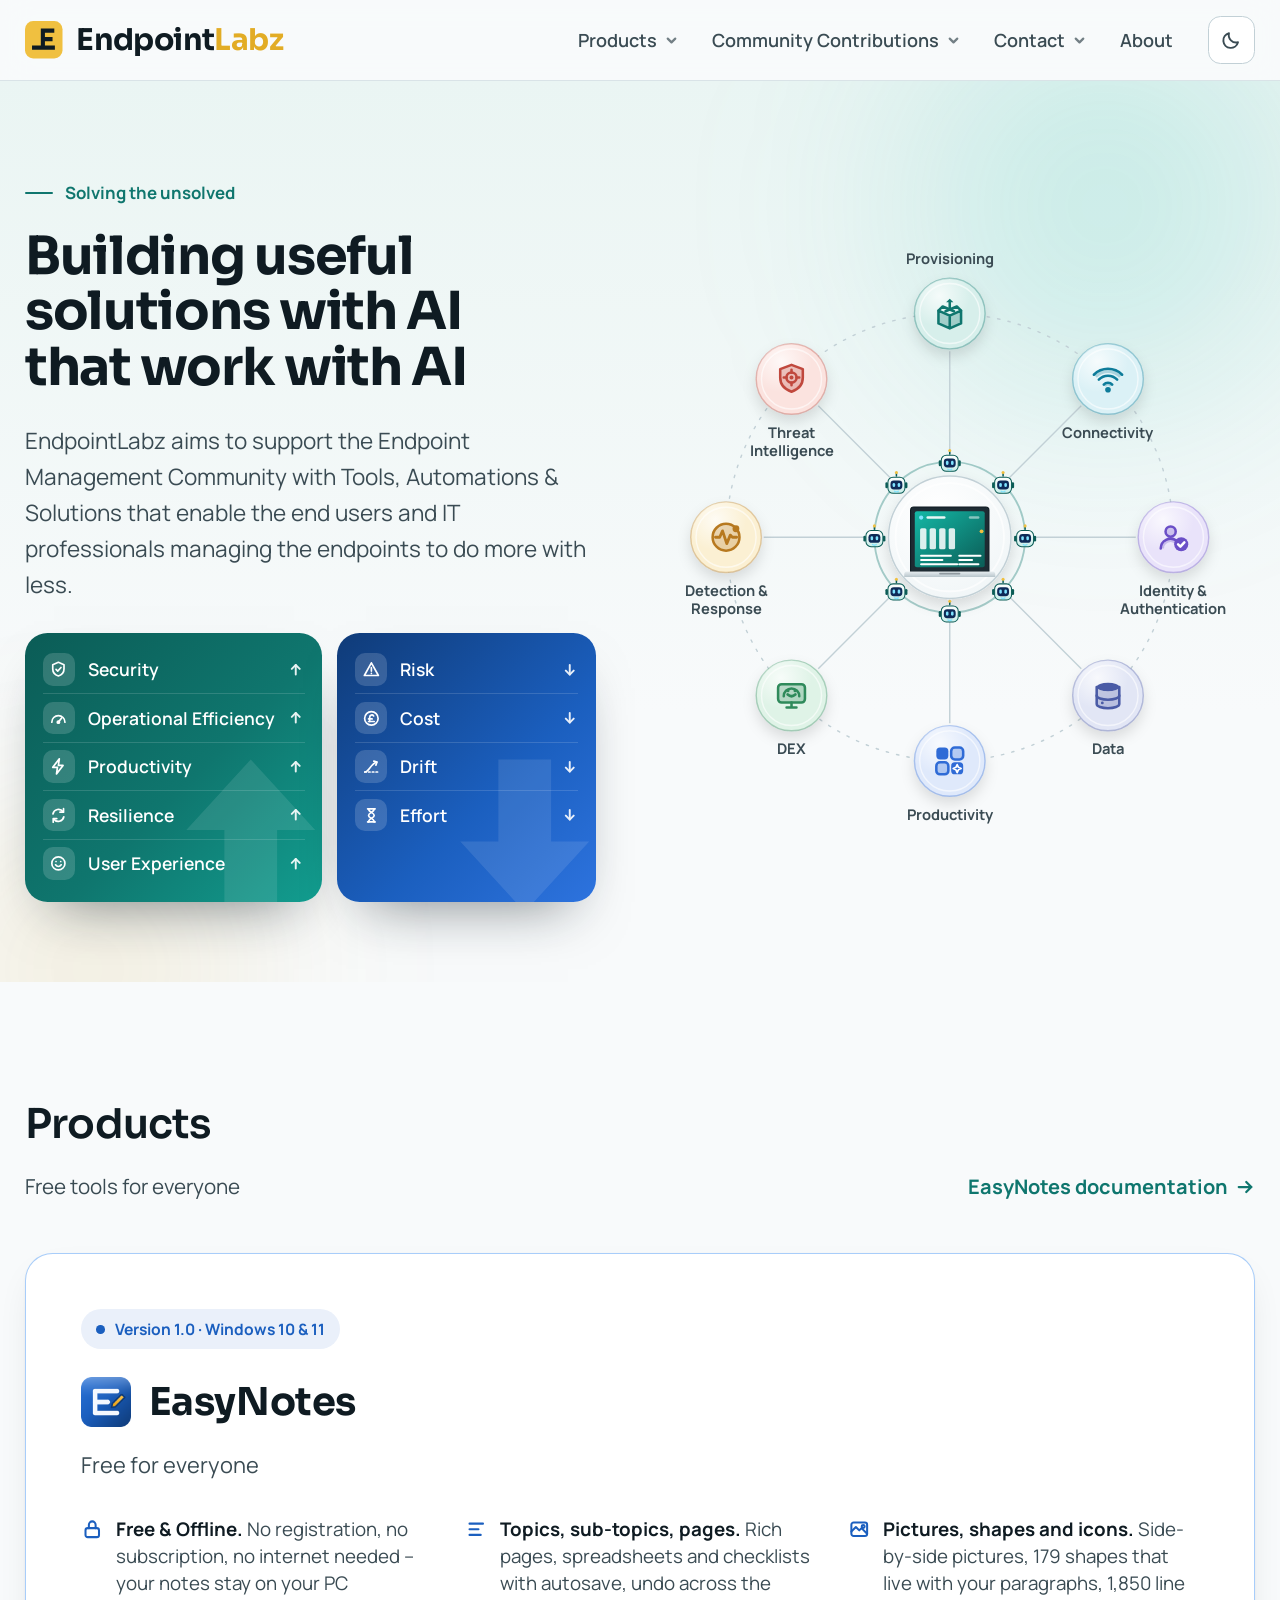
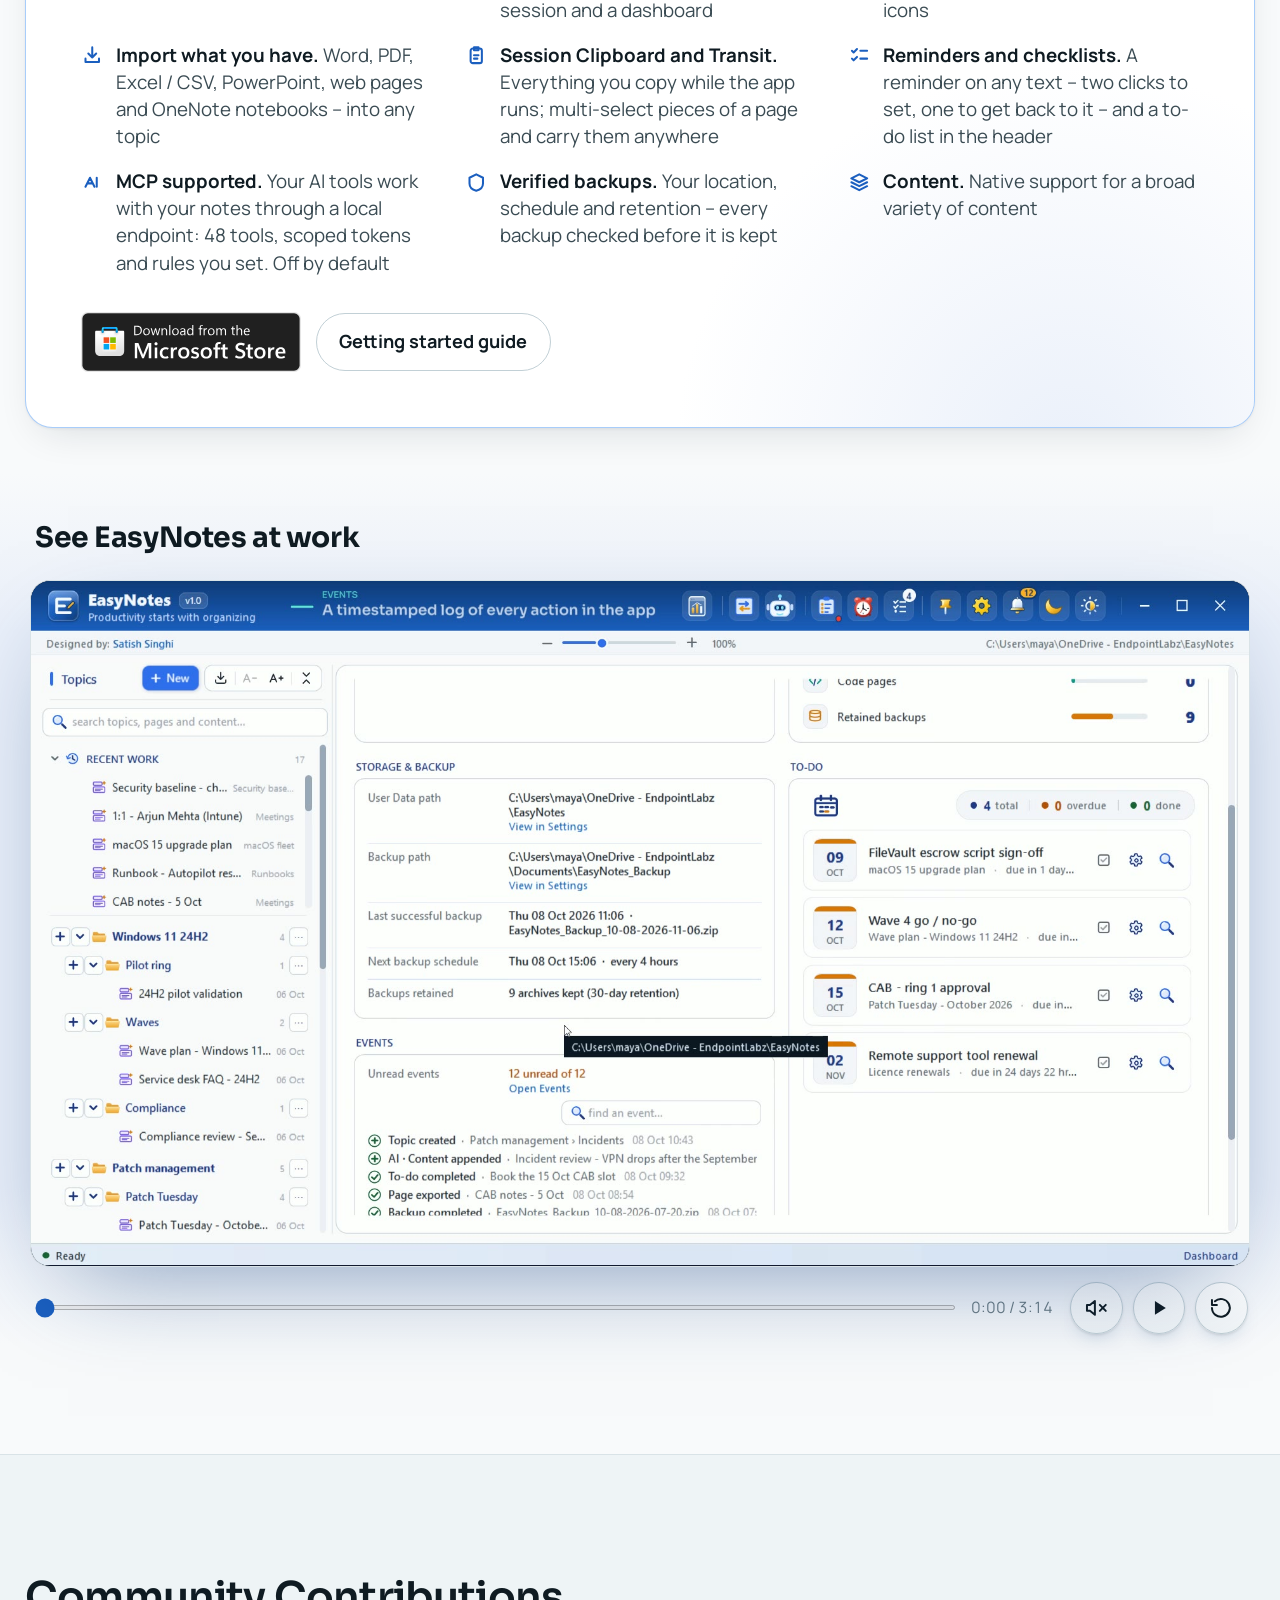
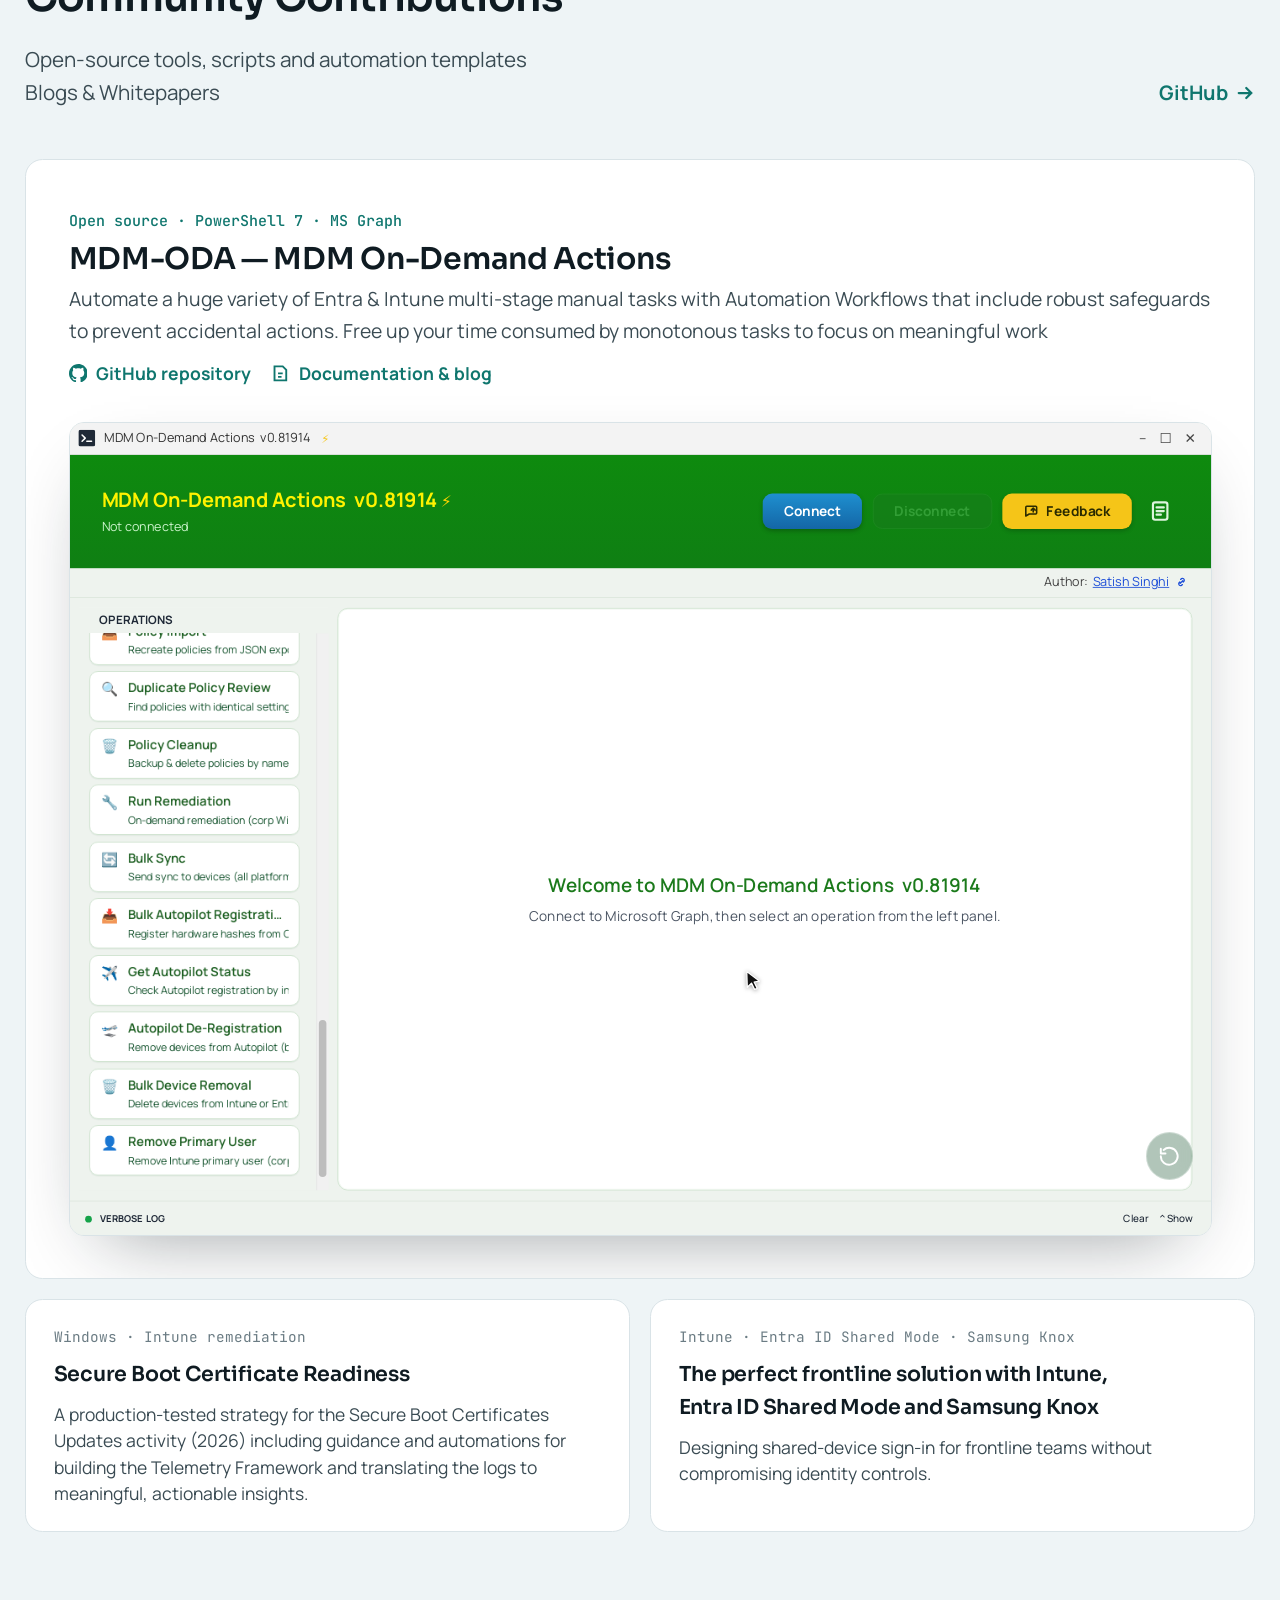
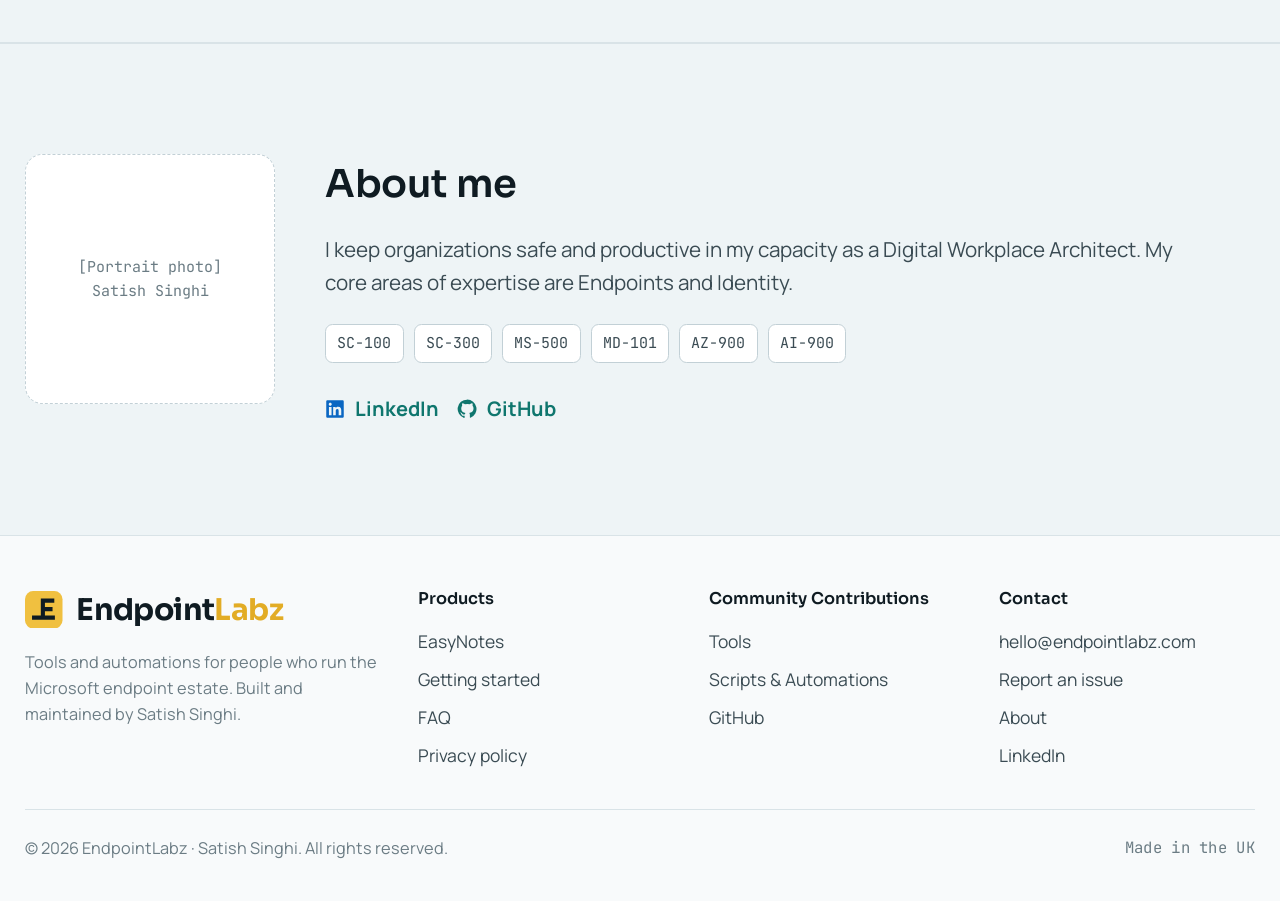
==== commit e27bb91f: "Site update 2026-10-11 21:43" ====
--- a/index.html
+++ b/index.html
@@ -279,6 +279,16 @@
 .demo-btn[aria-pressed="true"] .ic-off,.demo-btn[data-playing="true"] .ic-play{display:none}
 @media (max-width:900px){.feat{grid-template-columns:1fr}.demo-wrap{margin:0 -10px;width:auto;border-radius:10px}.demo-bar{margin-top:10px}.demo-seek span{display:none}}
 .btn.is-soon{cursor:default}
+/* v29: the official Microsoft Store badge (unmodified artwork, self-hosted) */
+.ms-badge{display:inline-flex;line-height:0;border-radius:6px;flex:none}
+.ms-badge img{height:48px;width:auto}
+.ms-badge .b-on-dark{display:none}
+:root[data-theme="dark"] .ms-badge .b-on-light{display:none}
+:root[data-theme="dark"] .ms-badge .b-on-dark{display:inline}
+.ms-badge:focus-visible{outline:2px solid var(--teal);outline-offset:3px}
+.store-app-link{font-size:13.5px;font-weight:600;color:var(--ink-2);text-decoration:underline;text-underline-offset:3px}
+.store-app-link:hover{color:var(--teal)}
+.actions{align-items:center}
 .win-glyph{width:18px;height:18px;flex:none;margin-left:2px}
 @media (max-width:900px){.feat{grid-template-columns:1fr}.demo-replay,.demo-sound{opacity:.75}.demo-wrap{margin:0 -10px;width:auto;border-radius:10px}}
 @media (prefers-reduced-motion:reduce){.sp.play *{animation:none!important}}
@@ -766,7 +776,7 @@
       </div>
 
       <div class="actions">
-        <a class="btn btn-ocean is-soon" href="easynotes/#install">v1.0 coming soon <svg class="win-glyph" viewBox="0 0 20 20" fill="none" stroke="currentColor" stroke-width="1.7" stroke-linejoin="round" role="img" aria-label="for Windows"><title>Windows 10 and 11</title><rect x="3" y="3.5" width="14" height="13" rx="2.2"/><path d="M10 3.5v13M3 10h14"/></svg></a>
+        <a class="ms-badge" href="https://apps.microsoft.com/detail/9N4B0PDPDD3K" target="_blank" rel="noopener" aria-label="Get EasyNotes from the Microsoft Store"><img class="b-on-light" src="assets/ms-store-badge-en-us-dark.svg" width="161" height="44" alt="Download from the Microsoft Store"><img class="b-on-dark" src="assets/ms-store-badge-en-us-light.svg" width="161" height="44" alt="Download from the Microsoft Store"></a>
         <a class="btn btn-ghost" href="easynotes/#first-launch">Getting started guide</a>
       </div>
     </article>
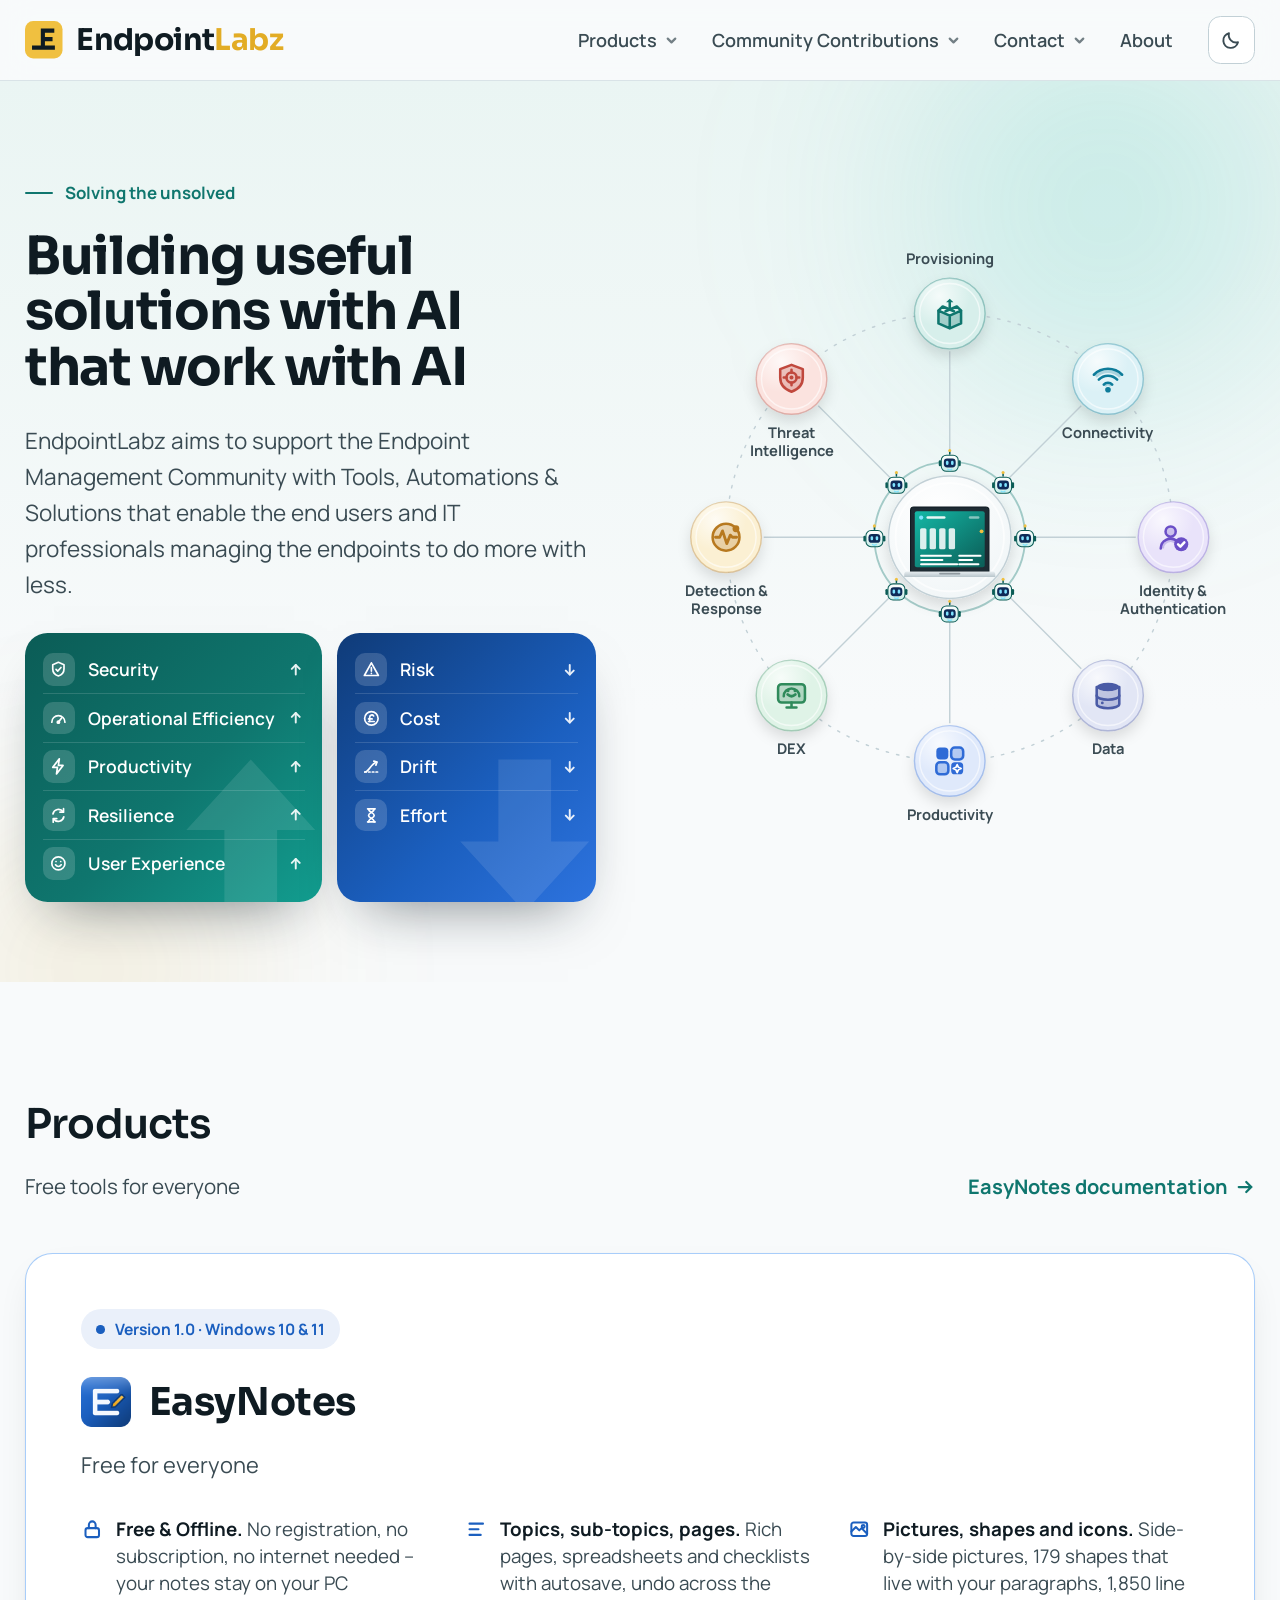
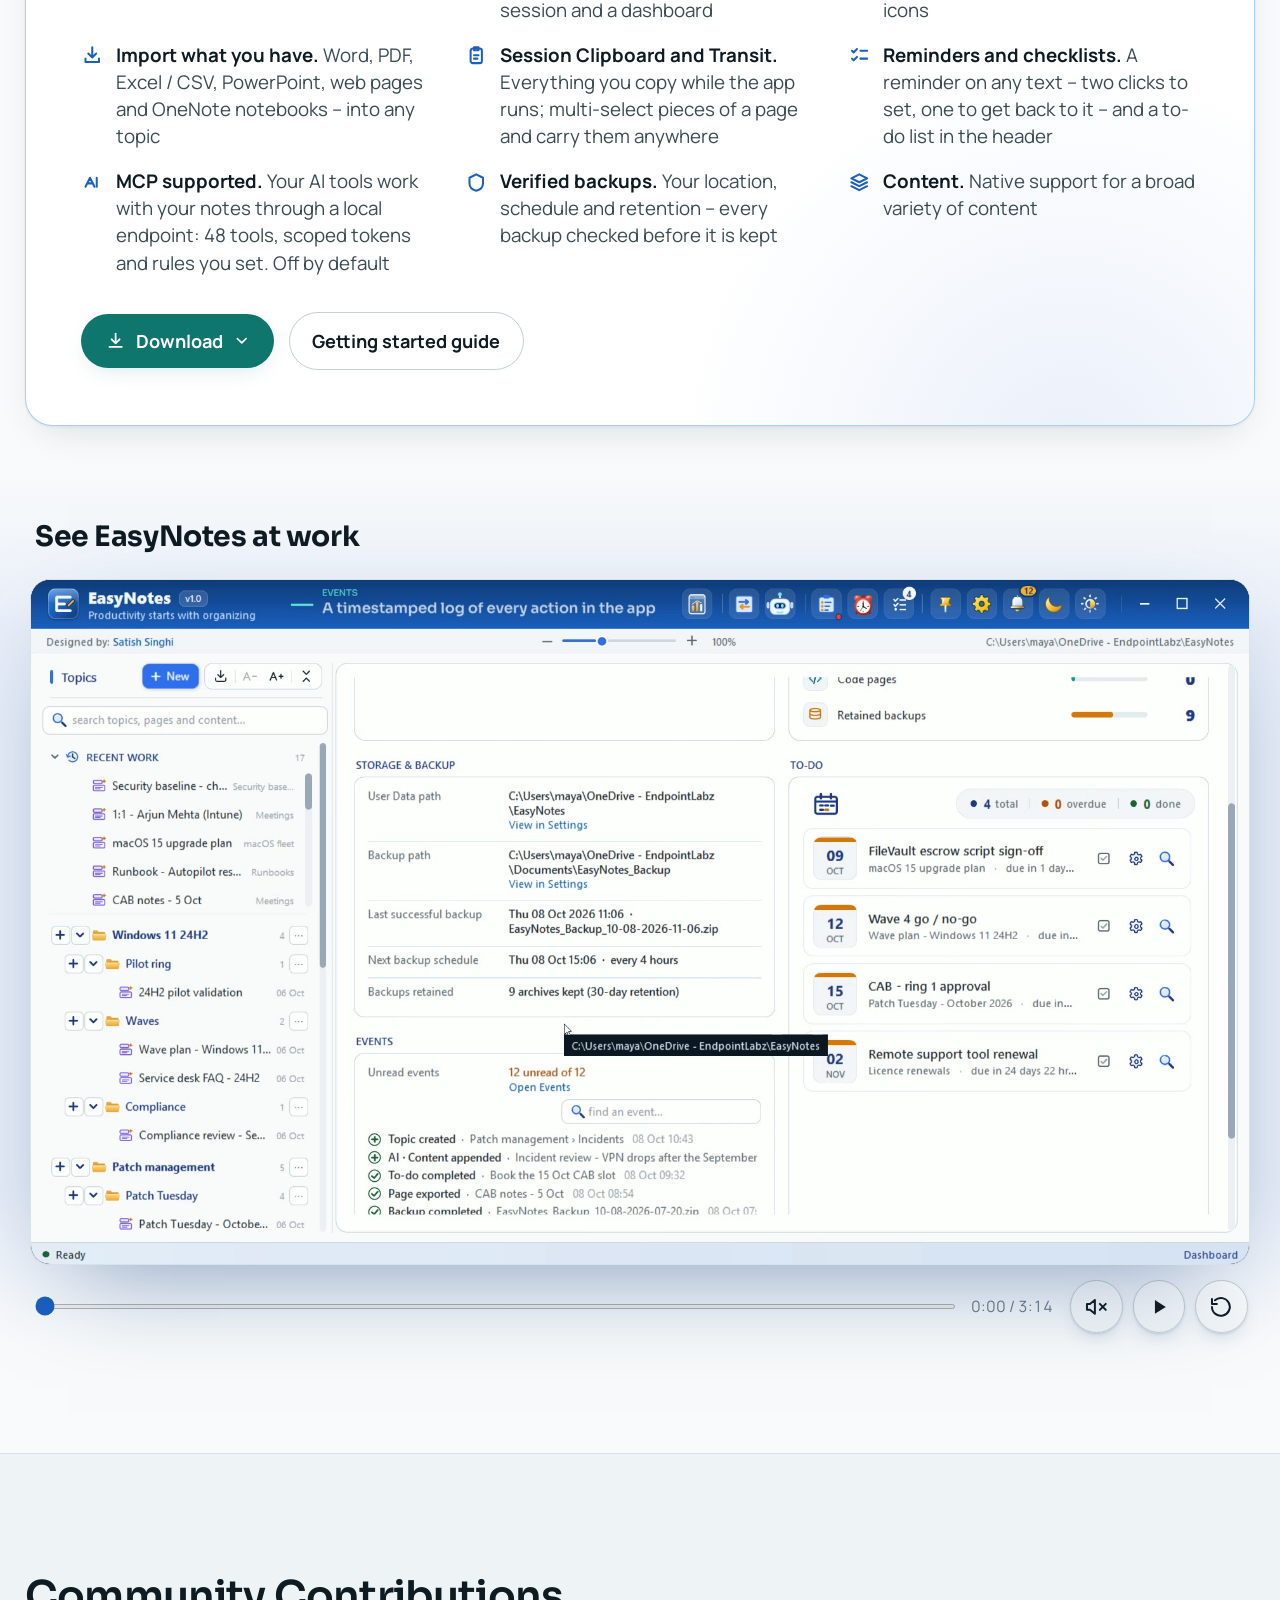
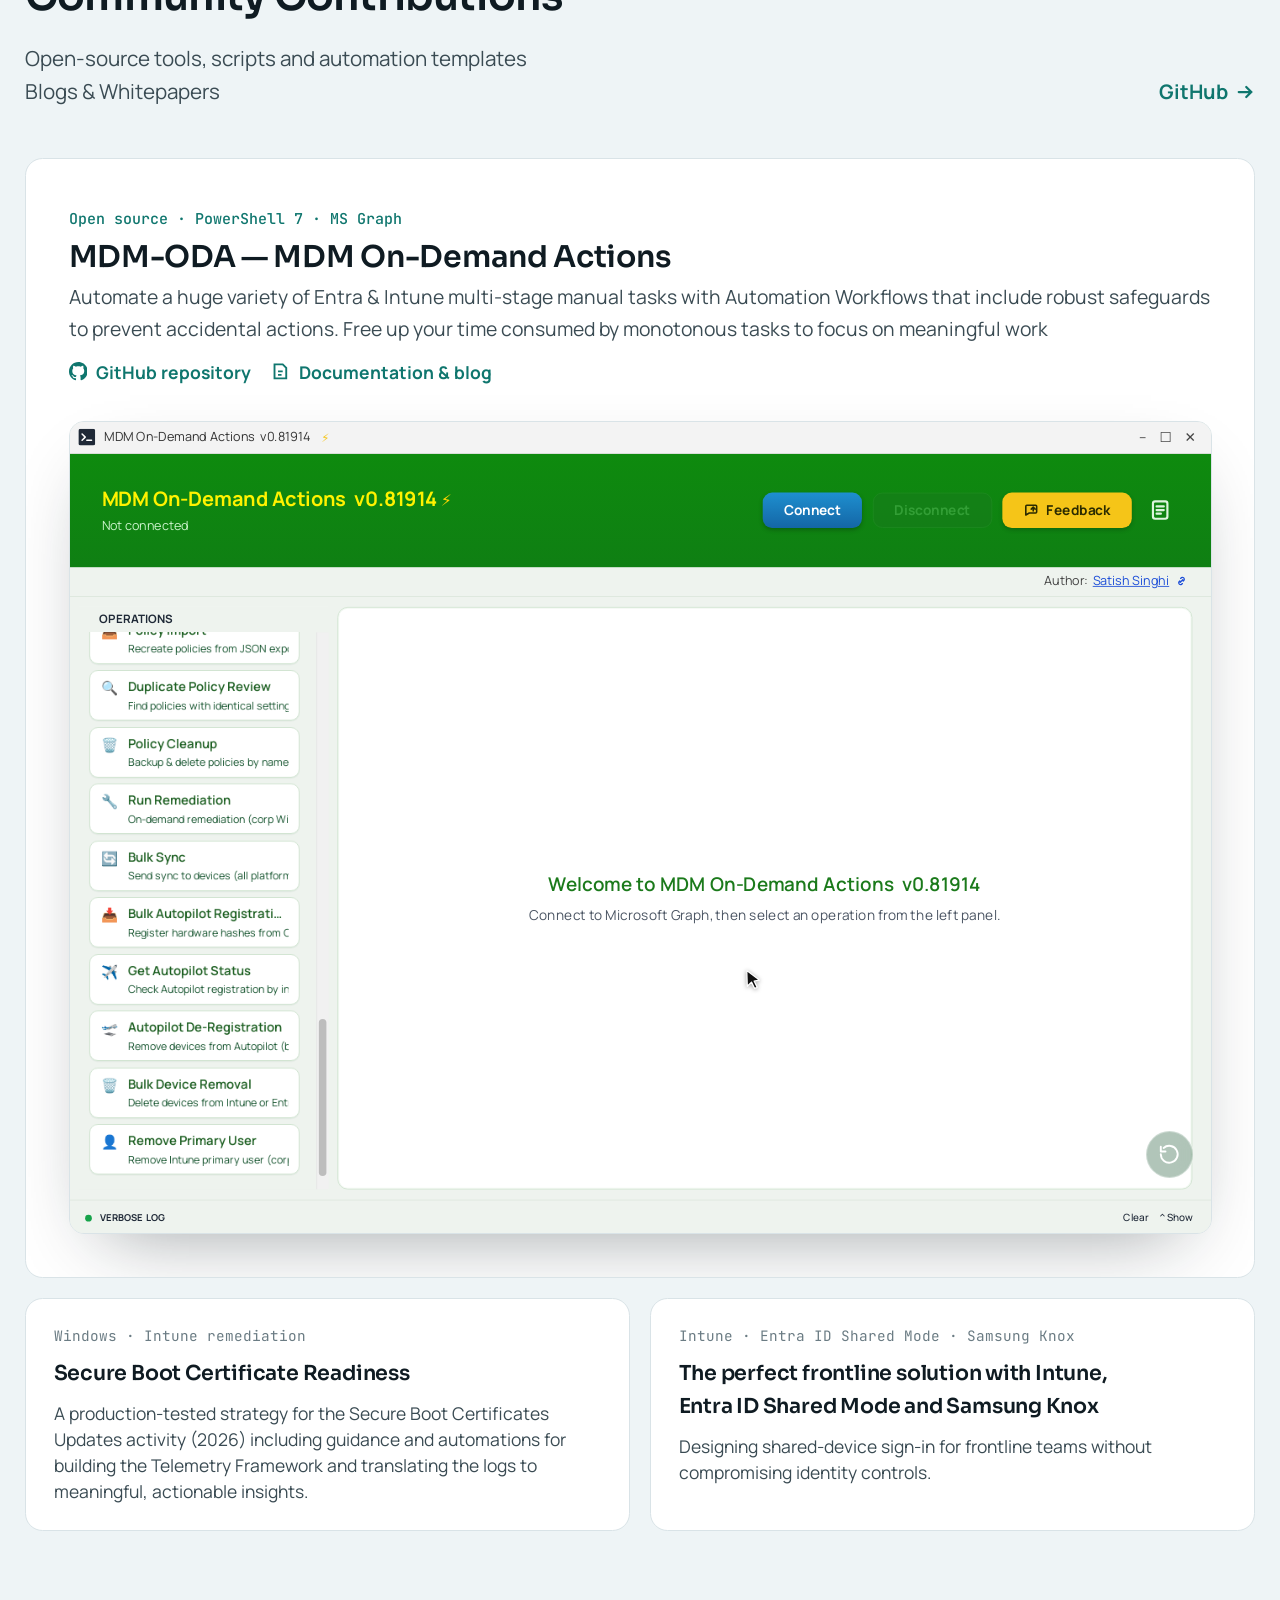
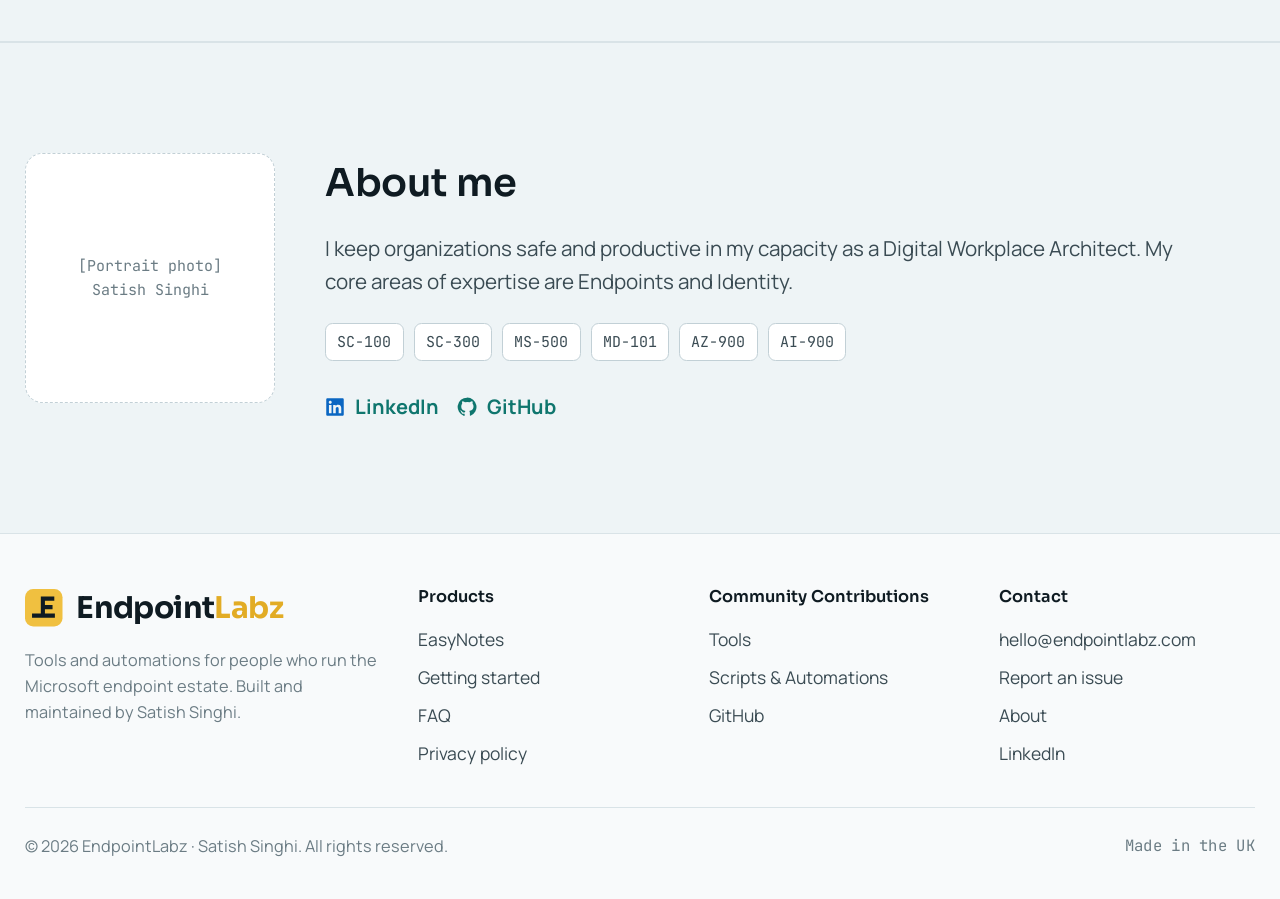
==== commit 9eadbc53: "Site update 2026-10-11 22:17" ====
--- a/index.html
+++ b/index.html
@@ -2,7 +2,7 @@
 <html lang="en">
 <head>
 <meta charset="utf-8">
-<meta http-equiv="Content-Security-Policy" content="default-src 'self'; script-src 'sha256-izT71UuYTpRzgMNa749onT5XEO9WIQciLGEus2f0CrM='; style-src 'self' 'unsafe-inline'; img-src 'self' data:; font-src 'self'; media-src 'self'; connect-src 'none'; object-src 'none'; base-uri 'self'; form-action 'none'">
+<meta http-equiv="Content-Security-Policy" content="default-src 'self'; script-src 'sha256-z0gotebgowsvi9SfaUUyCb+Yn8epGeyOSoNtSLQ7WKU='; style-src 'self' 'unsafe-inline'; img-src 'self' data:; font-src 'self'; media-src 'self'; connect-src 'none'; object-src 'none'; base-uri 'self'; form-action 'none'">
 <meta name="referrer" content="strict-origin-when-cross-origin">
 <link rel="canonical" href="https://endpointlabz.com/">
 <meta name="viewport" content="width=device-width,initial-scale=1,viewport-fit=cover">
@@ -576,6 +576,25 @@
 /* v5.2: 125% is the new 100% on screens 1280 px and wider (CSS zoom = browser zoom; vw / vh corrected by --zf) */
 :root{--zf:1}
 @media (min-width:1280px){html{zoom:1.25}:root{--zf:1.25}}
+
+/* v5.13: Download button + Store / Web menu (popover) */
+.get-dd{position:relative;display:inline-flex}
+.get-dd .get-defs{position:absolute;width:0;height:0;margin:0;overflow:hidden}
+.get-dd .get-t .i{width:17px;height:17px;margin:0;flex:none}
+.get-dd .get-t .chev{width:14px;height:14px;margin:0;flex:none;transition:transform .2s ease}
+.get-dd.open .get-t .chev{transform:rotate(180deg)}
+:root[data-theme="dark"] .get-dd .get-t{color:#06201D}
+@media (prefers-color-scheme:dark){:root:not([data-theme="light"]) .get-dd .get-t{color:#06201D}}
+.get-cta .get-dd .get-t{padding:12px 22px;font-size:16px;line-height:1.6}   /* closing card: same size as "Watch the tutorials" */
+.get-m{position:fixed;inset:auto;margin:0;min-width:290px;padding:8px;border-radius:14px;background:var(--surface);color:var(--ink);border:1px solid var(--line);box-shadow:0 18px 40px -18px rgba(0,0,0,.45);flex-direction:column;gap:2px;text-align:left}
+.get-m:popover-open{display:flex}
+.get-m a{display:flex;align-items:center;gap:12px;padding:10px 12px;border-radius:10px;color:var(--ink);text-decoration:none}
+.get-m a::after{display:none}
+.get-m a:hover,.get-m a:focus-visible{background:var(--bg-2);outline:none}
+.get-m a:focus-visible{box-shadow:inset 0 0 0 2px var(--teal)}
+.get-m b{display:block;font-weight:700;font-size:14.5px;color:var(--ink)}
+.get-m small{display:block;font-weight:500;font-size:12.5px;color:var(--ink-3);margin-top:1px}
+.get-m .get-ic{width:38px;height:38px;margin:0;flex:none;border-radius:10px;box-shadow:0 4px 12px -6px rgba(15,59,120,.55)}
 </style>
 
 </head>
@@ -776,7 +795,7 @@
       </div>
 
       <div class="actions">
-        <a class="ms-badge" href="https://apps.microsoft.com/detail/9N4B0PDPDD3K" target="_blank" rel="noopener" aria-label="Get EasyNotes from the Microsoft Store"><img class="b-on-light" src="assets/ms-store-badge-en-us-dark.svg" width="161" height="44" alt="Download from the Microsoft Store"><img class="b-on-dark" src="assets/ms-store-badge-en-us-light.svg" width="161" height="44" alt="Download from the Microsoft Store"></a>
+        <div class="get-dd"><svg class="get-defs" aria-hidden="true" focusable="false"><defs><linearGradient id="gdT" x1="0" y1="0" x2="1" y2="1"><stop offset="0" stop-color="#2BC4B4"/><stop offset="1" stop-color="#1B5FBF"/></linearGradient><linearGradient id="gdB" x1="0" y1="0" x2="0" y2="1"><stop offset="0" stop-color="#fff" stop-opacity=".98"/><stop offset="1" stop-color="#DDEFF5" stop-opacity=".95"/></linearGradient><linearGradient id="gdW" x1="0" y1="0" x2="1" y2="1"><stop offset="0" stop-color="#5B8DEF"/><stop offset="1" stop-color="#0F3B78"/></linearGradient></defs></svg><button class="btn btn-primary get-t" type="button" popovertarget="get-m1" data-web="https://apps.microsoft.com/detail/9N4B0PDPDD3K"><svg class="i" viewBox="0 0 24 24" aria-hidden="true"><path d="M12 4v11m-4.5-4.5L12 15l4.5-4.5M5 19h14" fill="none" stroke="currentColor" stroke-width="2" stroke-linecap="round" stroke-linejoin="round"/></svg>Download<svg class="chev" viewBox="0 0 24 24" aria-hidden="true"><path d="m6 9 6 6 6-6" fill="none" stroke="currentColor" stroke-width="2.2" stroke-linecap="round" stroke-linejoin="round"/></svg></button><div class="get-m" id="get-m1" popover="auto"><a href="ms-windows-store://pdp/?productid=9N4B0PDPDD3K"><svg class="get-ic" viewBox="0 0 38 38" aria-hidden="true"><rect width="38" height="38" rx="10" fill="url(#gdT)"/><path d="M14.5 14v-2.2a4.5 4.5 0 0 1 9 0V14" fill="none" stroke="#fff" stroke-width="1.9" stroke-linecap="round"/><path d="M10.6 14.2h16.8l-1.3 13.1a2.2 2.2 0 0 1-2.2 2H14.1a2.2 2.2 0 0 1-2.2-2z" fill="url(#gdB)"/><path d="M19 17.6v6.2m-2.8-2.8 2.8 2.9 2.8-2.9" fill="none" stroke="#0F766E" stroke-width="2" stroke-linecap="round" stroke-linejoin="round"/></svg><span><b>Store</b><small>Microsoft Store app on Windows</small></span></a><a href="https://apps.microsoft.com/detail/9N4B0PDPDD3K" target="_blank" rel="noopener"><svg class="get-ic" viewBox="0 0 38 38" aria-hidden="true"><rect width="38" height="38" rx="10" fill="url(#gdW)"/><circle cx="19" cy="19" r="8.6" fill="none" stroke="#fff" stroke-width="1.7"/><ellipse cx="19" cy="19" rx="3.8" ry="8.6" fill="none" stroke="#fff" stroke-width="1.5"/><path d="M10.6 16.3h16.8M10.6 21.7h16.8" stroke="#fff" stroke-width="1.4" opacity=".85"/></svg><span><b>Web</b><small>apps.microsoft.com in your browser</small></span></a></div></div>
         <a class="btn btn-ghost" href="easynotes/#first-launch">Getting started guide</a>
       </div>
     </article>
@@ -1171,6 +1190,26 @@
   if(reduced){return;}
   if('IntersectionObserver' in window){var io=new IntersectionObserver(function(e){if(e[0].isIntersecting){run();io.disconnect();}},{threshold:.3});io.observe(wrap);}else{run();}
 })();
+
+/* v5.13: Download menu - popover placed under (or above) its button; root zoom corrected; old browsers go to the web listing */
+(function(){
+  var dds=document.querySelectorAll('.get-dd'); if(!dds.length) return;
+  var hasPop=typeof HTMLElement!=='undefined' && HTMLElement.prototype.hasOwnProperty('popover');
+  Array.prototype.forEach.call(dds,function(dd){
+    var b=dd.querySelector('.get-t'), m=dd.querySelector('.get-m');
+    if(!hasPop){ b.removeAttribute('popovertarget'); b.addEventListener('click',function(){ window.open(b.getAttribute('data-web'),'_blank','noopener'); }); return; }
+    function place(){
+      var z=parseFloat(getComputedStyle(document.documentElement).zoom)||1, r=b.getBoundingClientRect(),
+          h=m.offsetHeight*z, w=m.offsetWidth*z, below=window.innerHeight-r.bottom>h+16;
+      m.style.top=((below?r.bottom+10:Math.max(8,r.top-h-10))/z)+'px';
+      m.style.left=(Math.max(8,Math.min(r.left,window.innerWidth-w-8))/z)+'px';
+    }
+    m.addEventListener('toggle',function(e){ var o=e.newState==='open'; dd.classList.toggle('open',o); b.setAttribute('aria-expanded',o?'true':'false'); if(o) place(); });
+    Array.prototype.forEach.call(m.querySelectorAll('a'),function(a){ a.addEventListener('click',function(){ setTimeout(function(){ try{ m.hidePopover(); }catch(_){} },150); }); });
+    window.addEventListener('scroll',function(){ if(m.matches(':popover-open')) place(); },{passive:true});
+    window.addEventListener('resize',function(){ if(m.matches(':popover-open')) place(); });
+  });
+})();
 </script>
 
 </body>
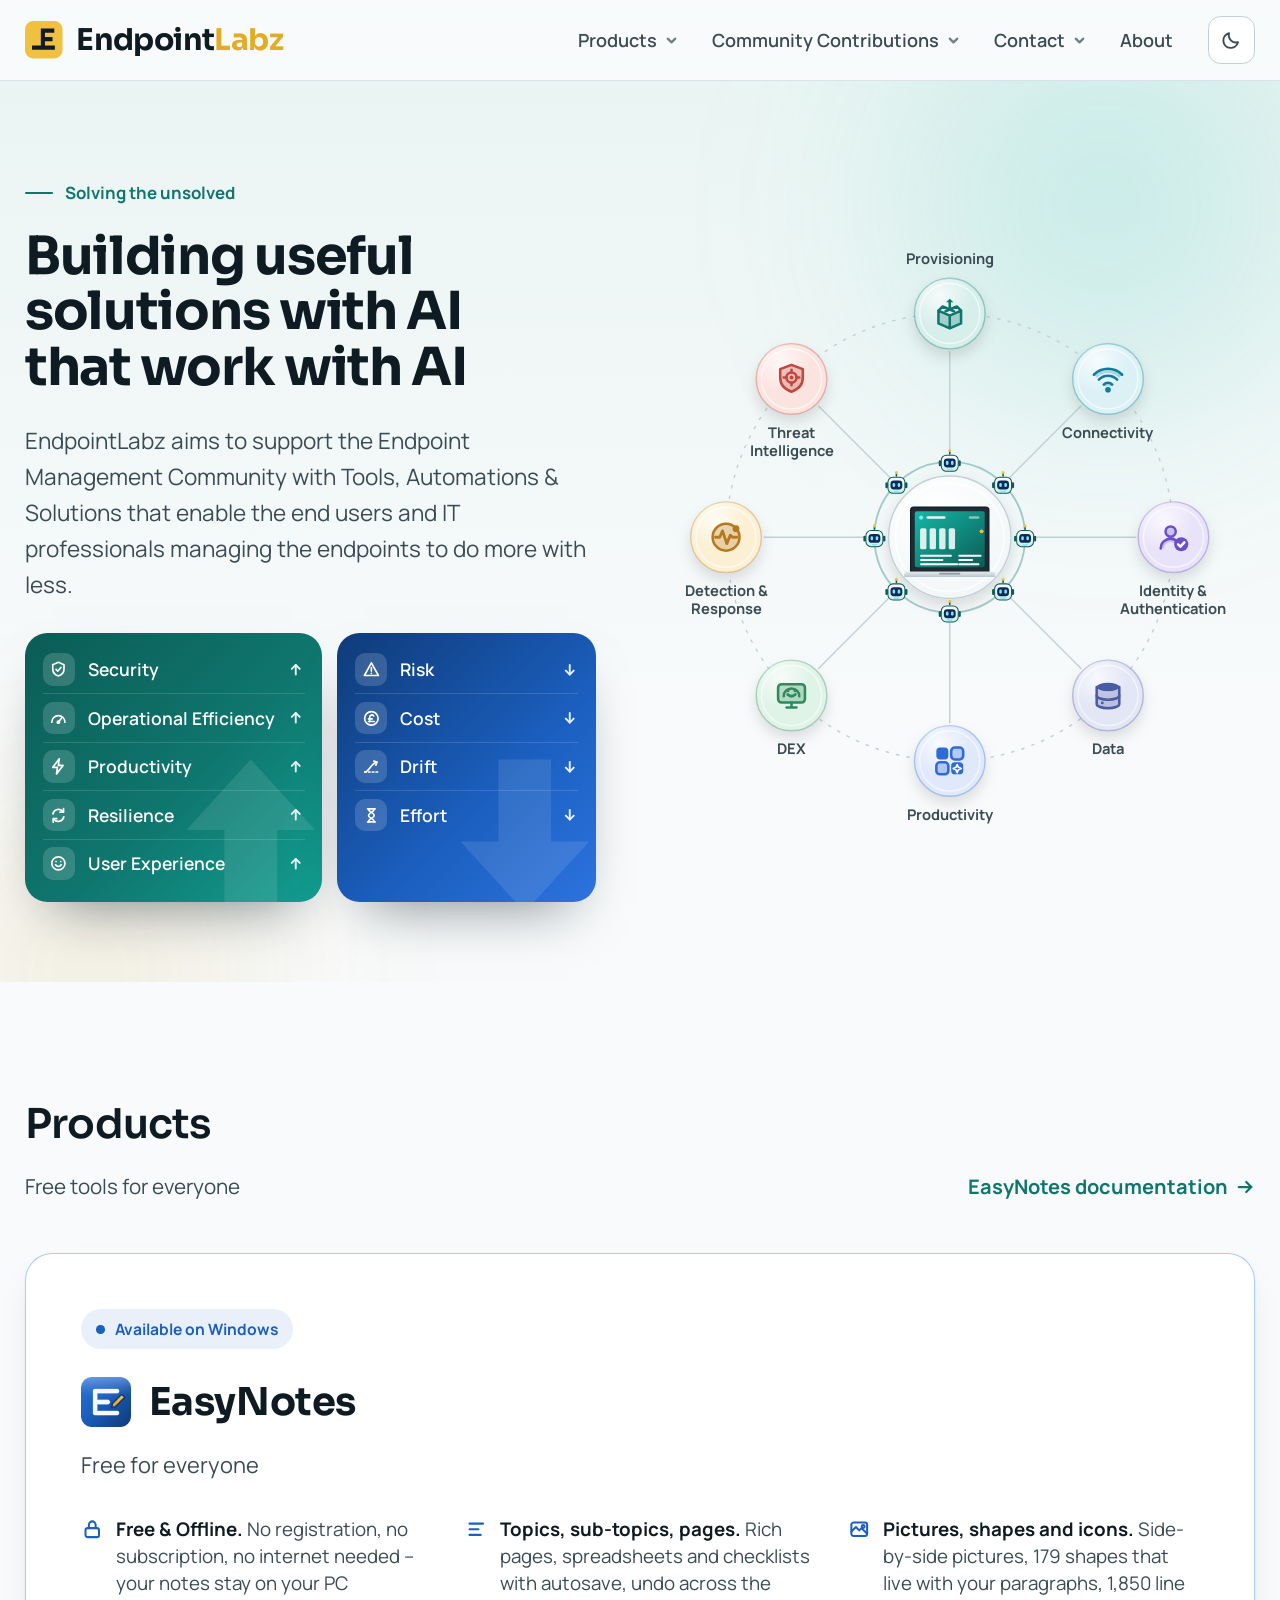
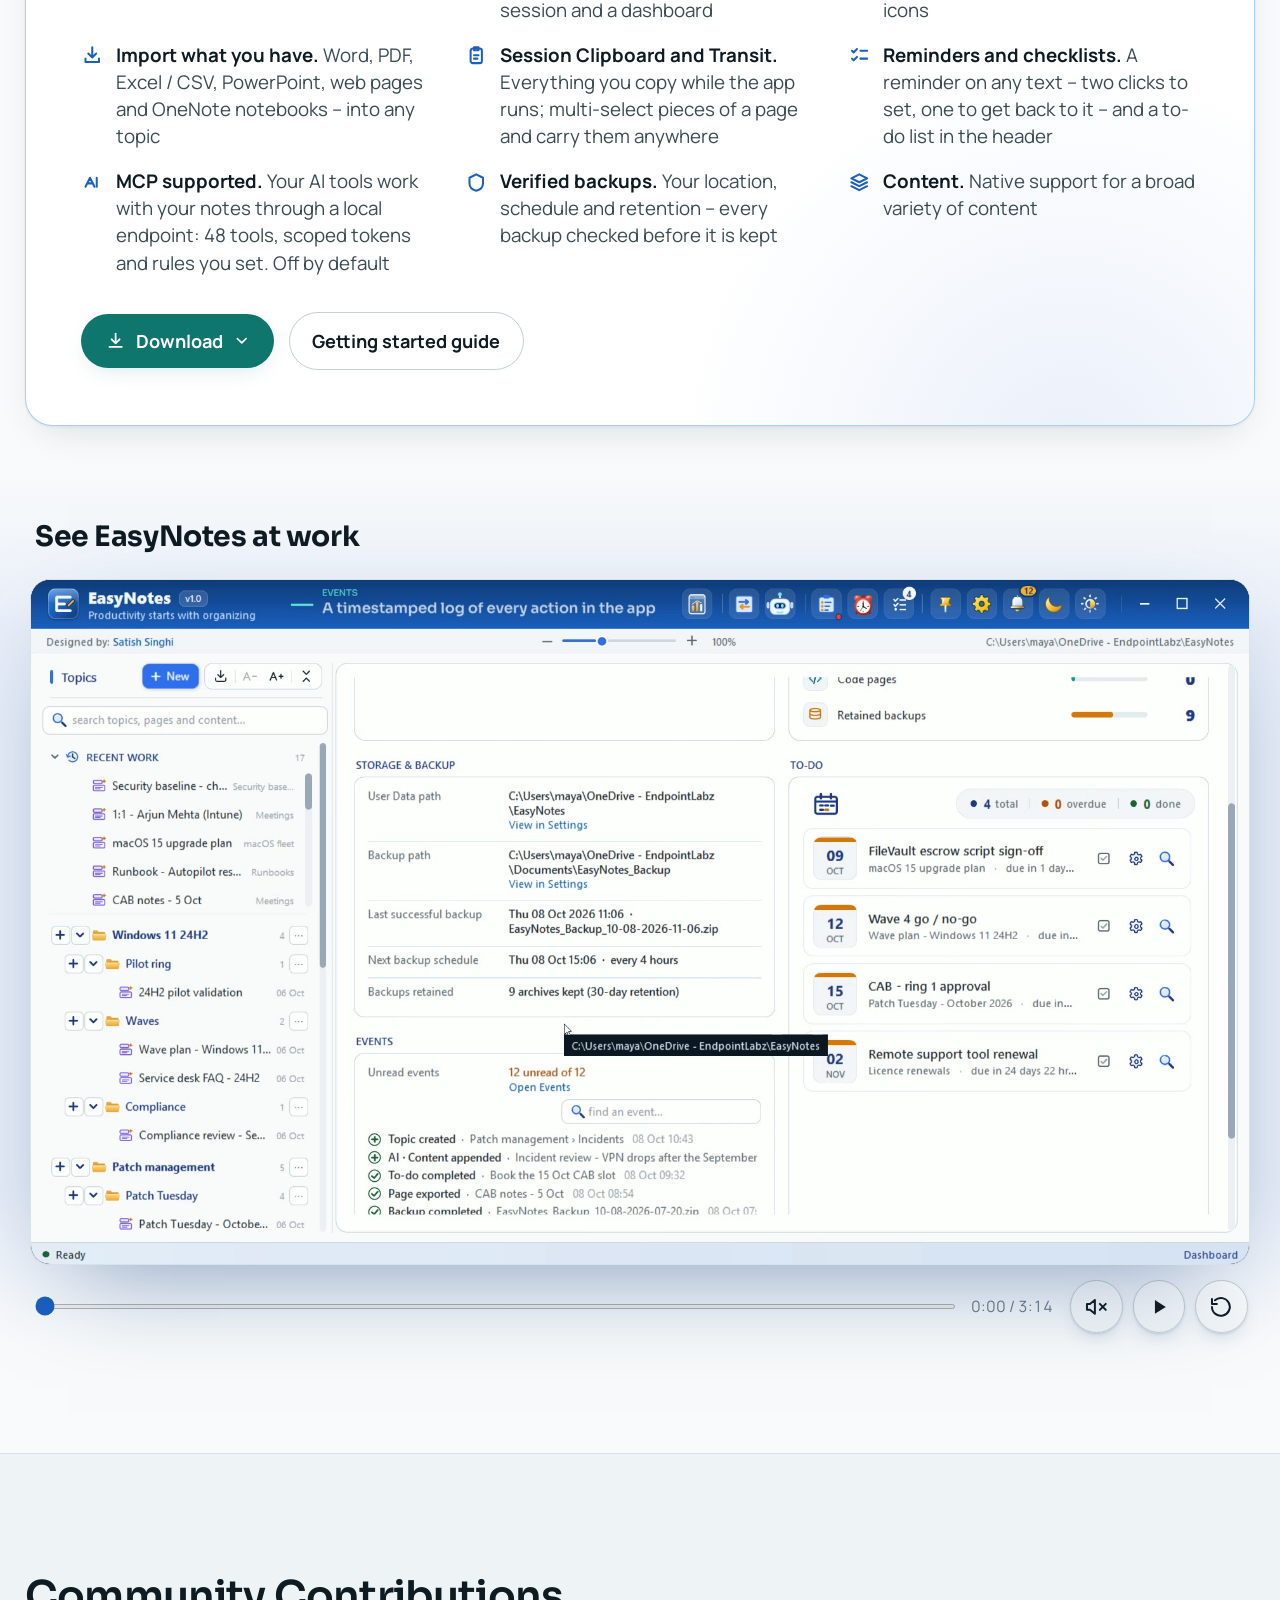
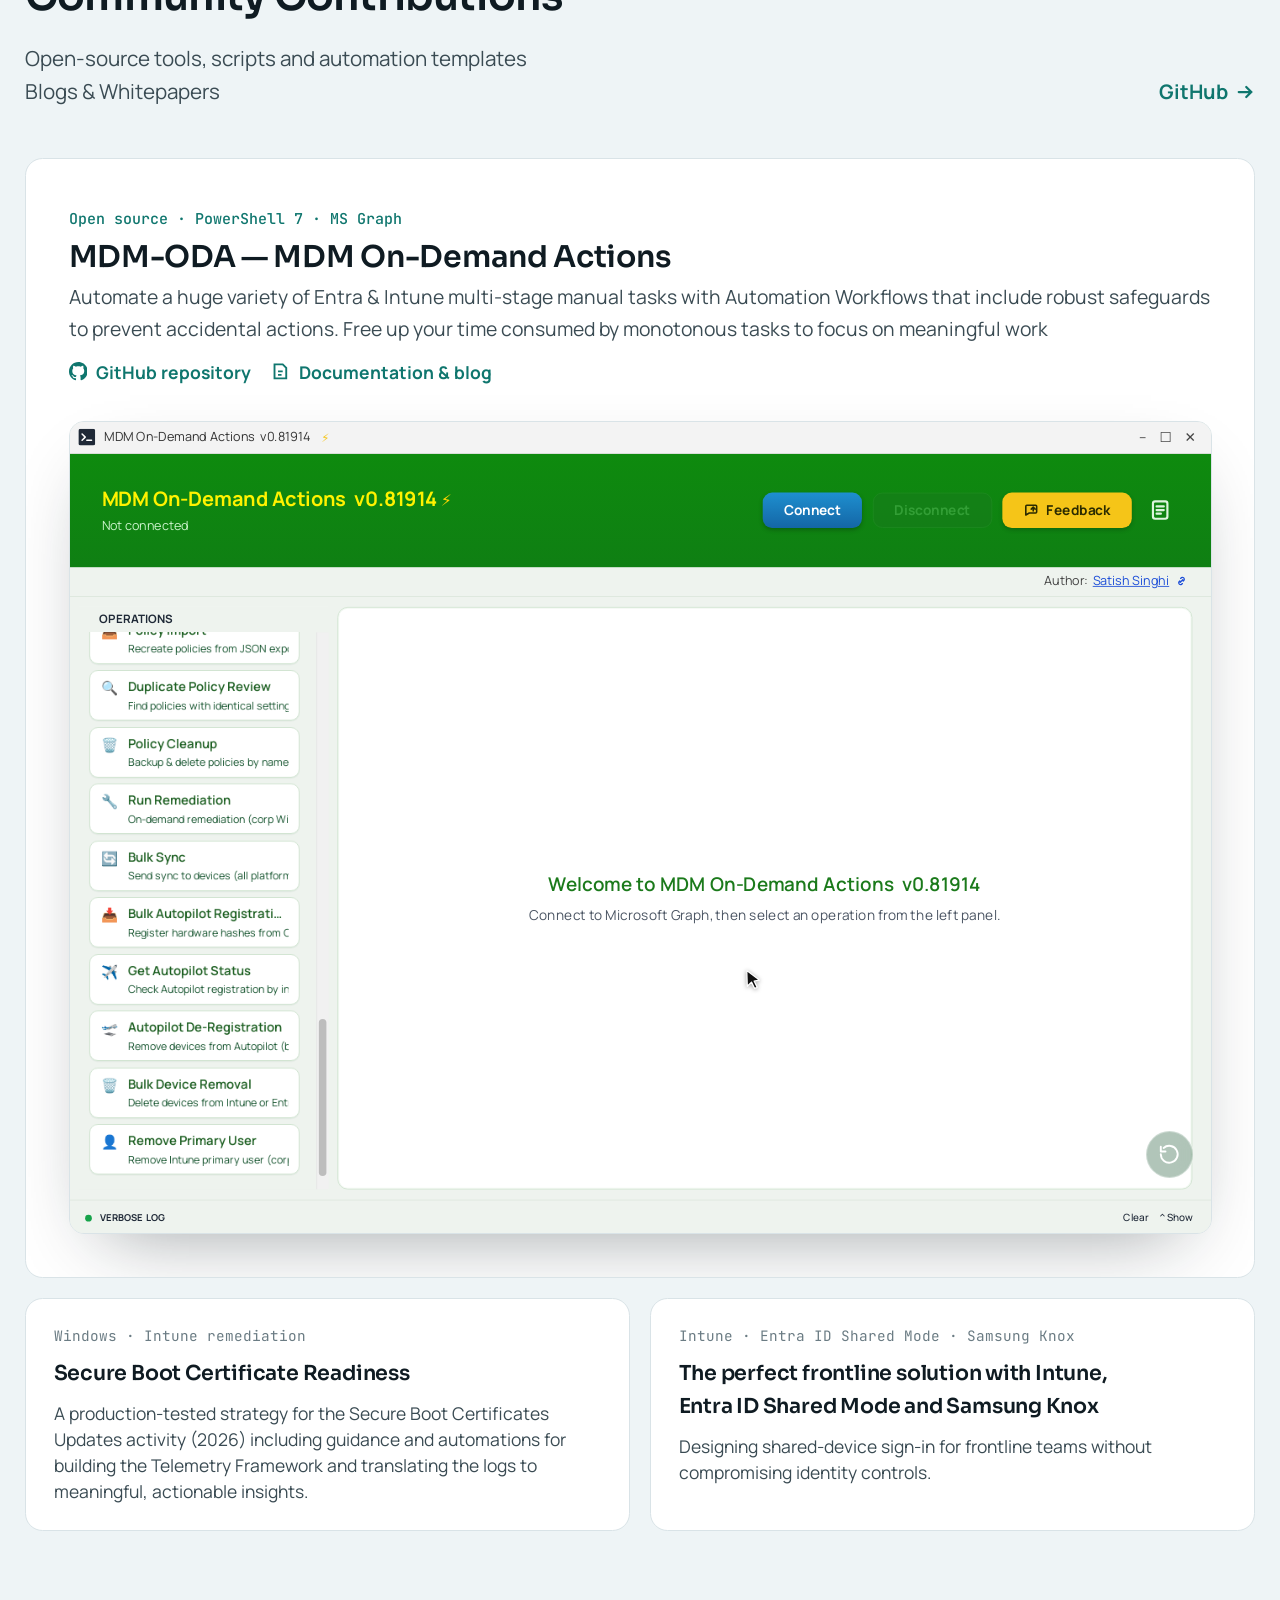
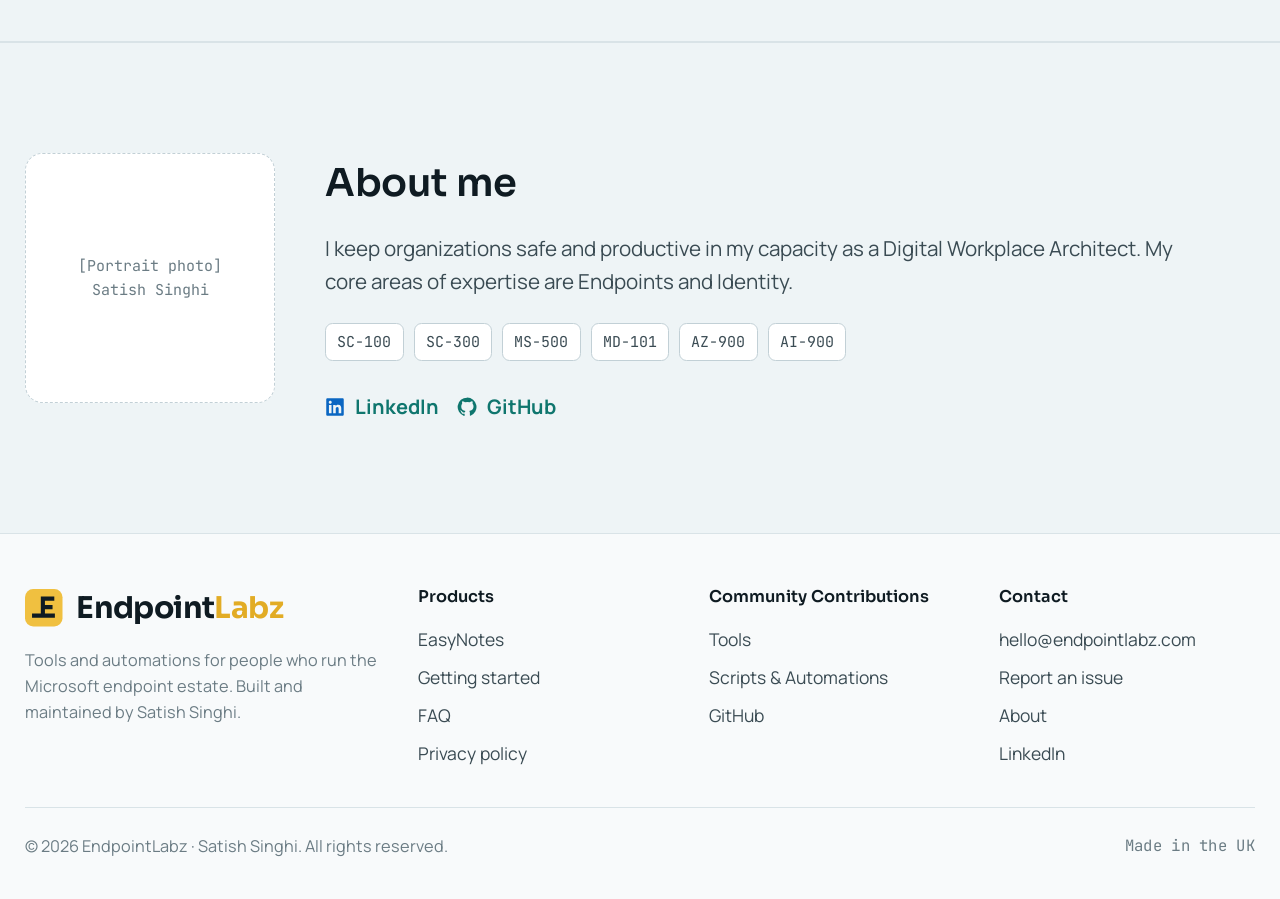
==== commit 5007ec3c: "Site update 2026-10-11 22:32" ====
--- a/index.html
+++ b/index.html
@@ -610,7 +610,7 @@
       <div class="dd">
         <a class="dd-t" href="#products" aria-haspopup="true">Products <svg class="chev" viewBox="0 0 12 12" fill="none" stroke="currentColor" stroke-width="1.8" stroke-linecap="round" stroke-linejoin="round" aria-hidden="true"><path d="M3 4.5l3 3 3-3"/></svg></a>
         <div class="dd-m" role="menu" aria-label="Products">
-          <a role="menuitem" href="easynotes/"><i class="dd-ic en"><img src="assets/easynotes-logo.png" width="30" height="30" alt=""></i><span><b>EasyNotes</b><small>Version 1.0 · Free</small></span></a>
+          <a role="menuitem" href="easynotes/"><i class="dd-ic en"><img src="assets/easynotes-logo.png" width="30" height="30" alt=""></i><span><b>EasyNotes</b><small>Free</small></span></a>
         </div>
       </div>
       <div class="dd">
@@ -775,7 +775,7 @@
 
     <article class="product">
       <div>
-        <span class="pill"><i></i>Version 1.0 &middot; Windows 10 &amp; 11</span>
+        <span class="pill"><i></i>Available on Windows</span>
         <h3>
           <img class="en-logo" src="assets/easynotes-logo.png" width="40" height="40" alt="">
           EasyNotes
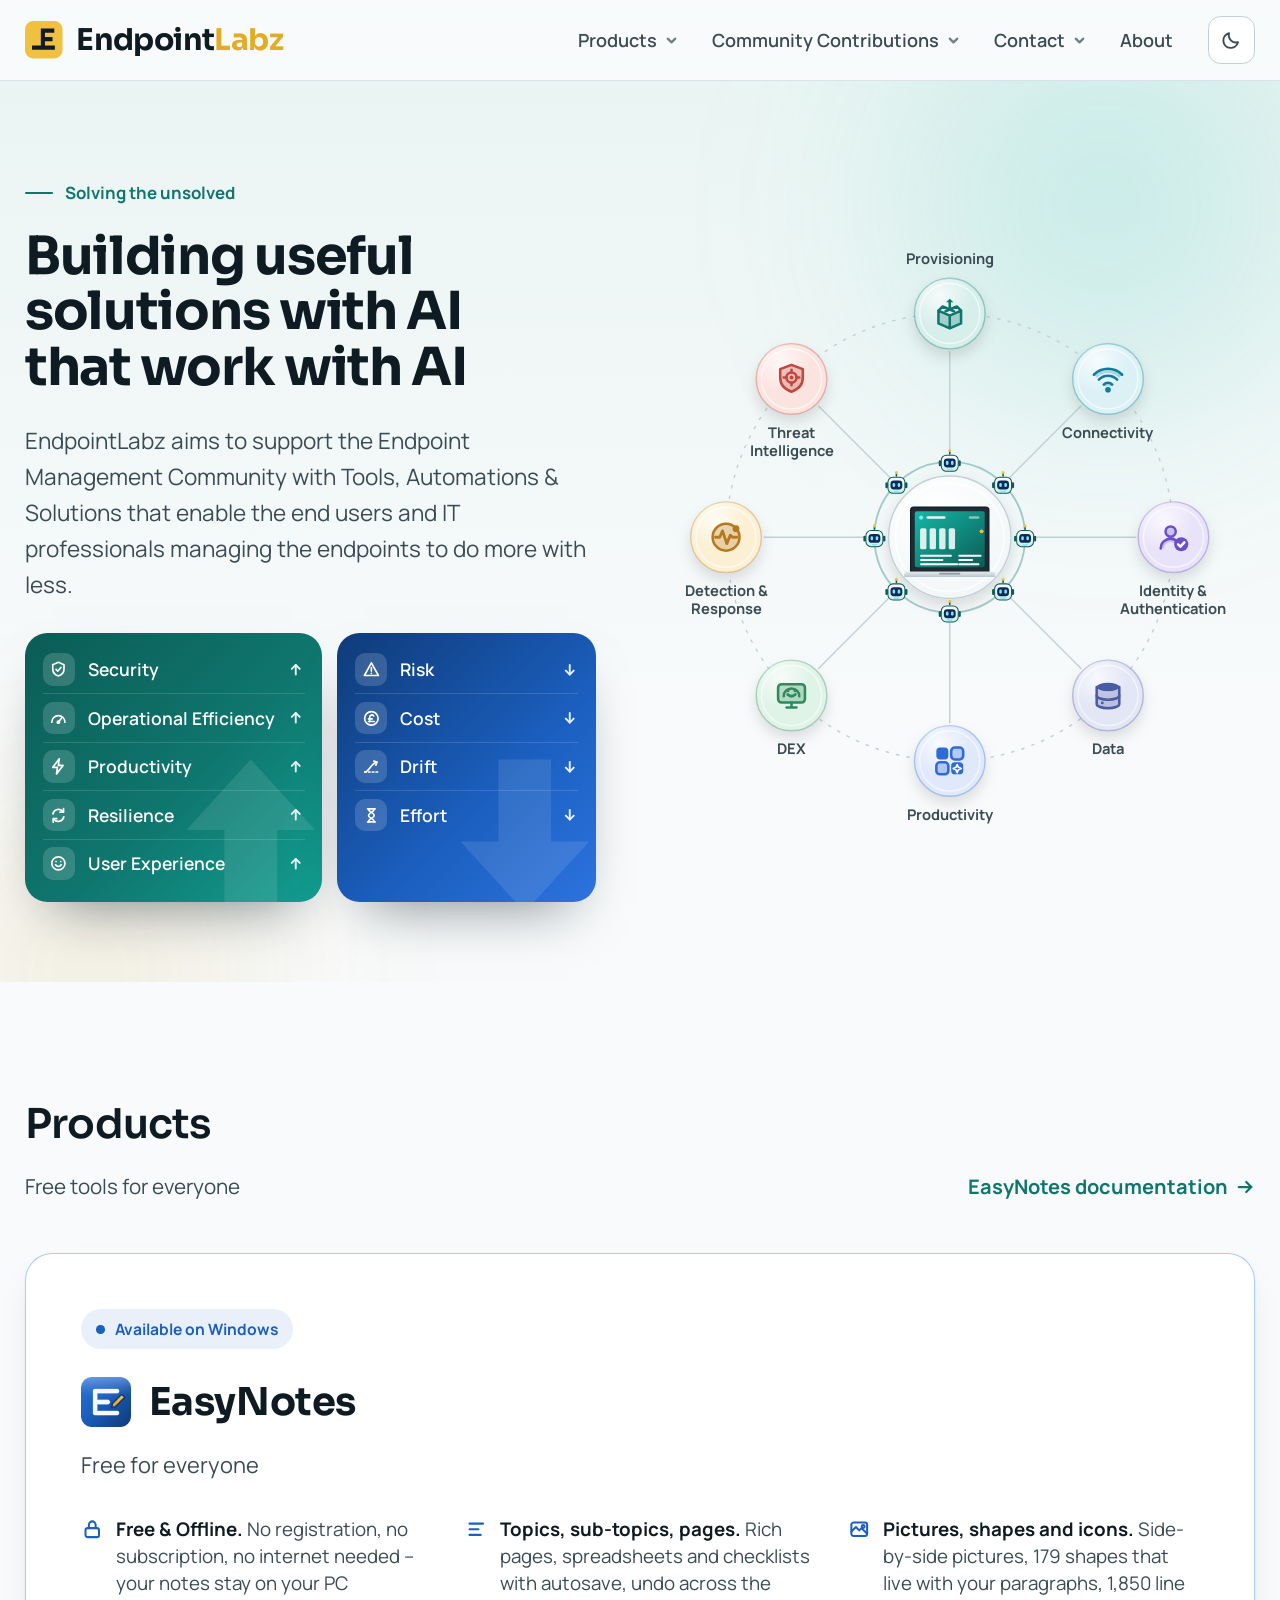
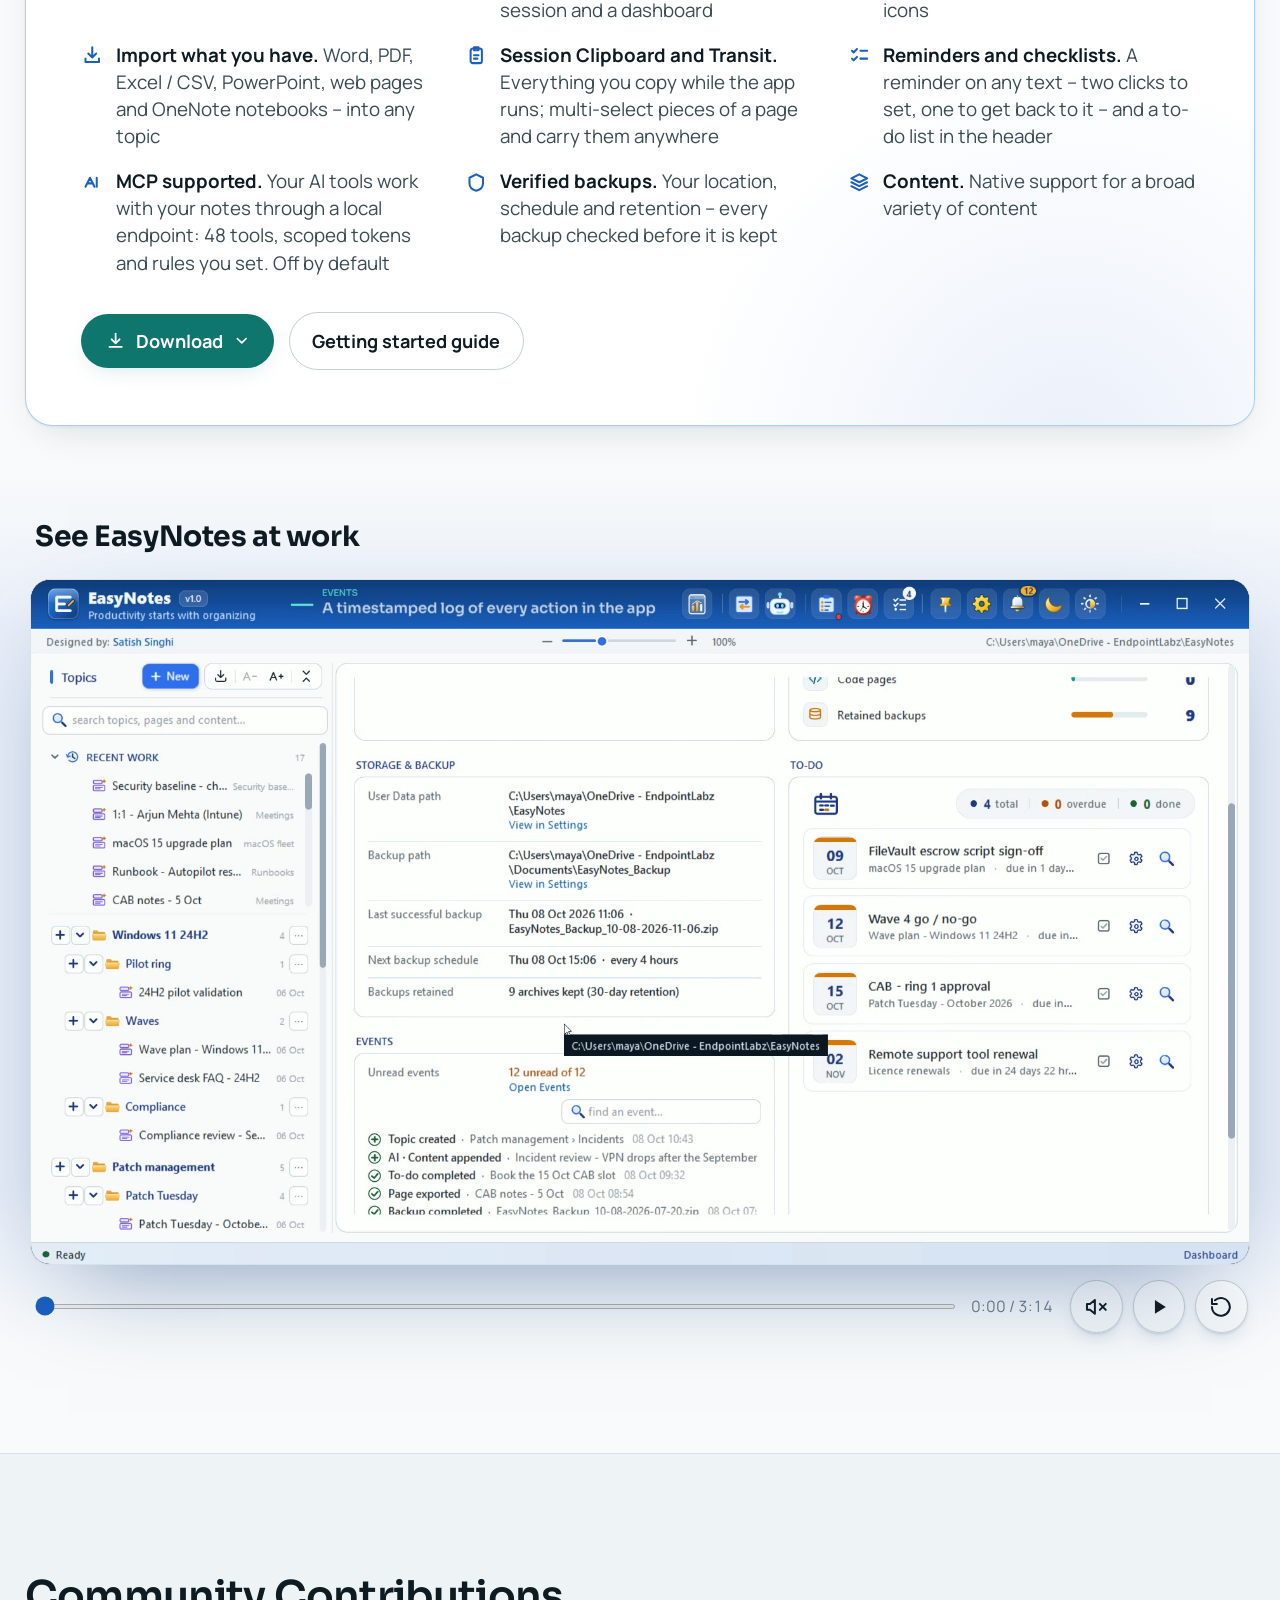
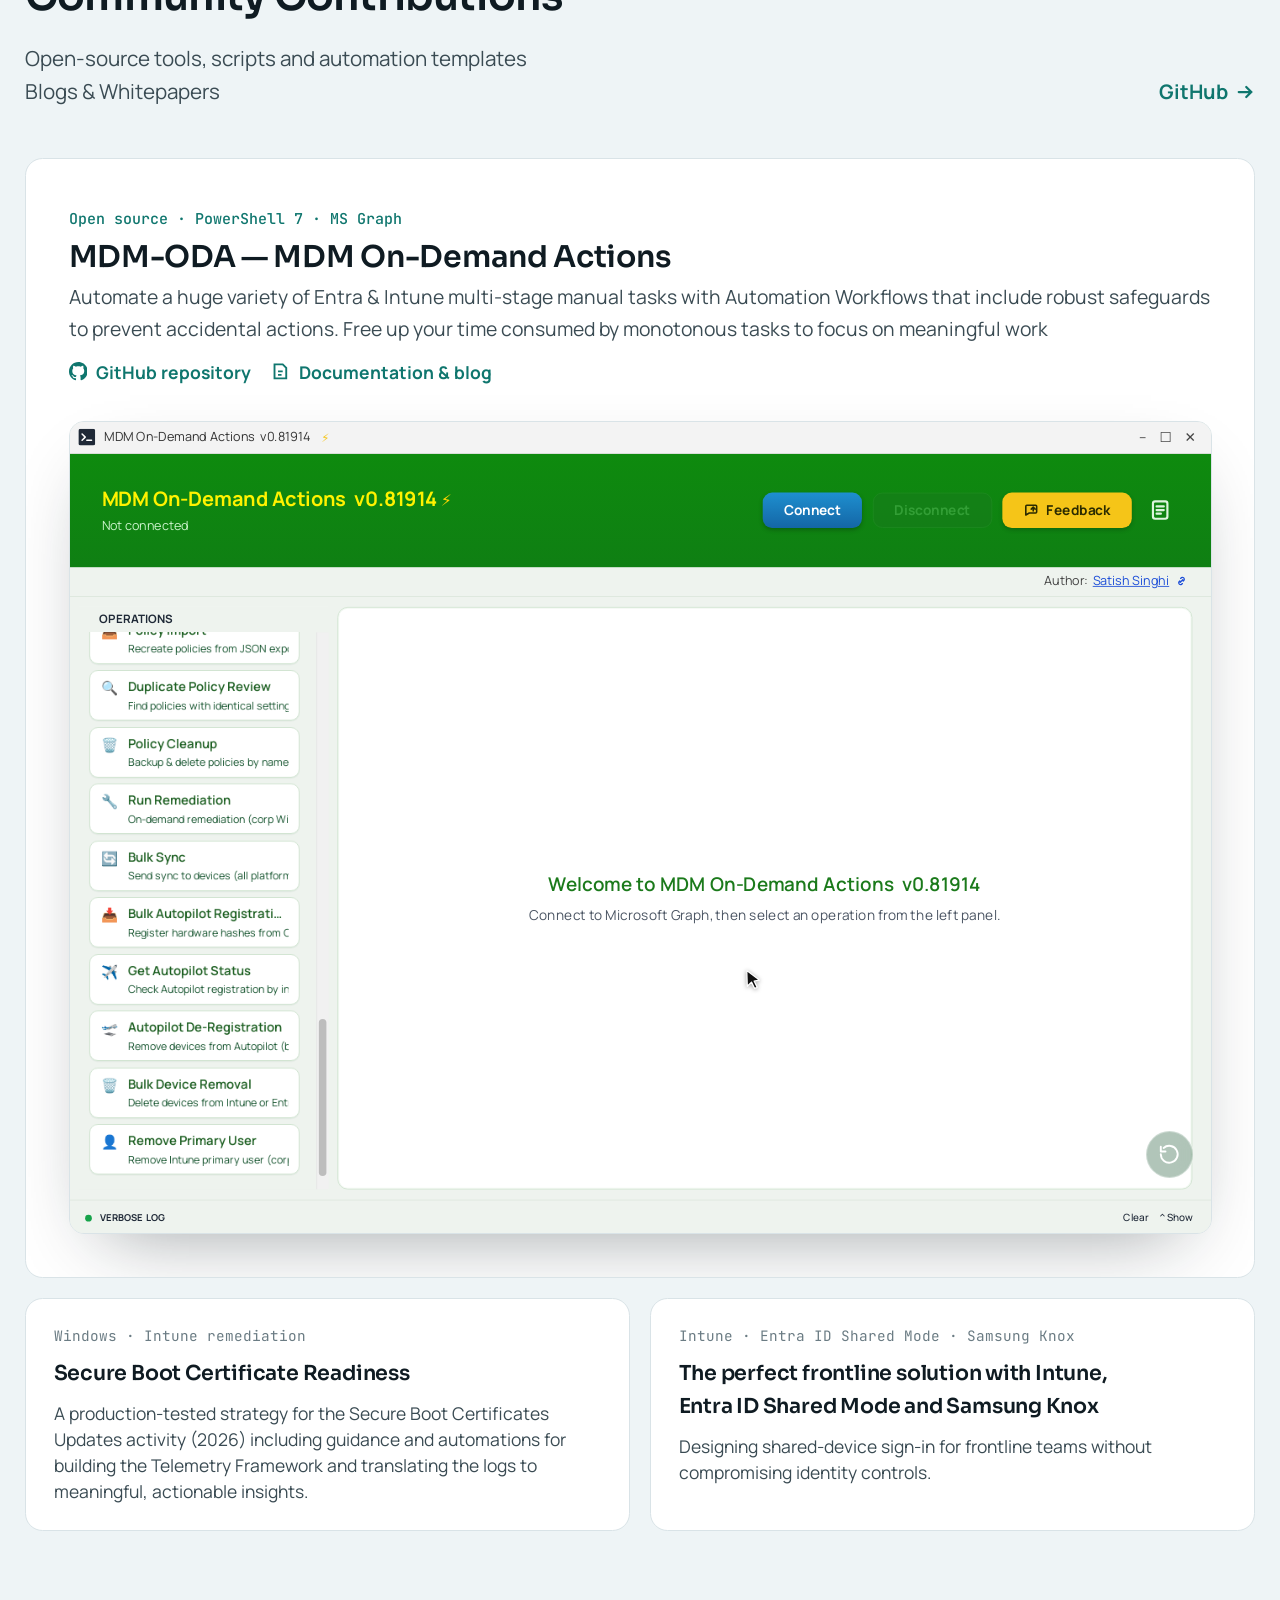
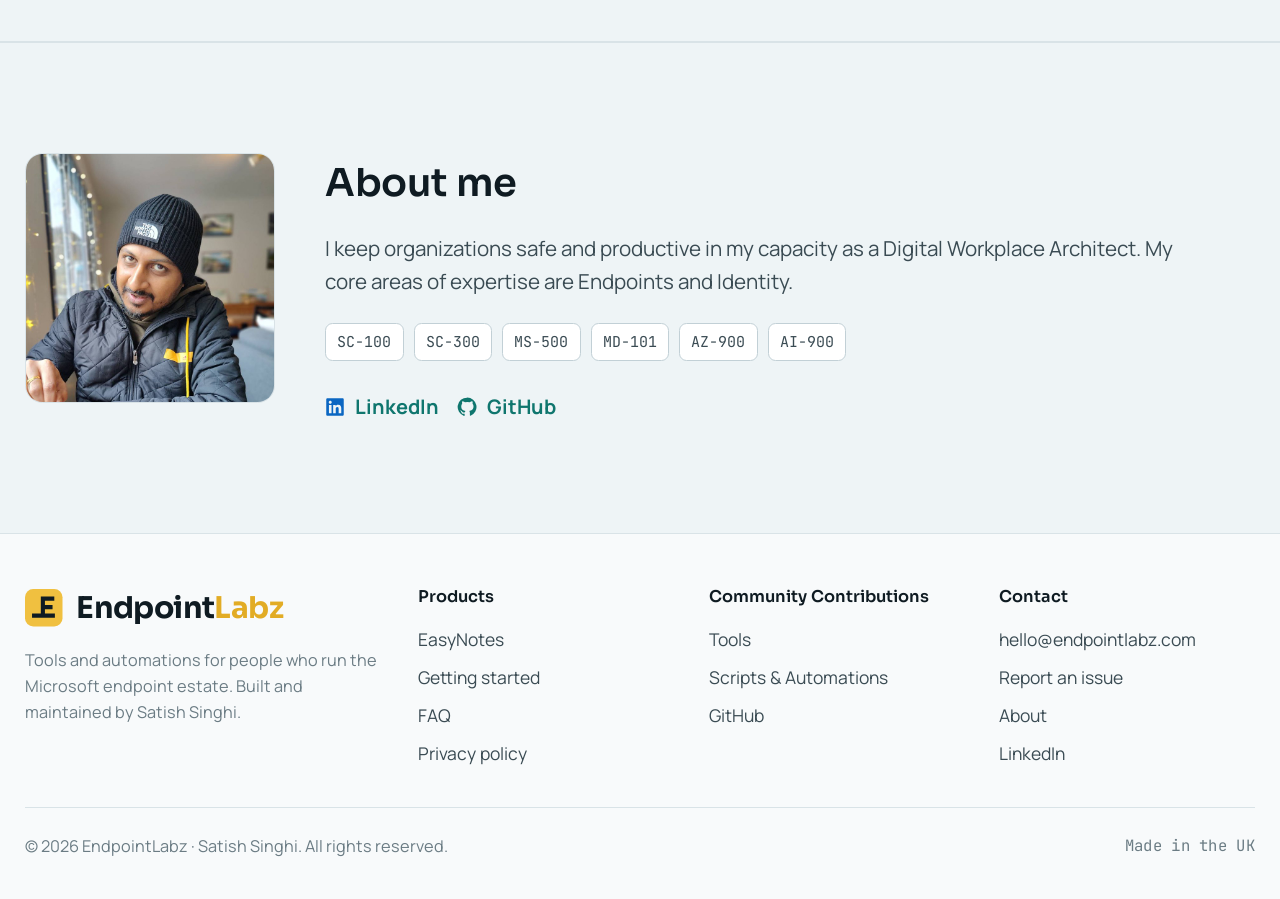
==== commit 5429fcc2: "Site update 2026-10-12 20:22" ====
--- a/index.html
+++ b/index.html
@@ -332,7 +332,7 @@
 /* ---------- about ---------- */
 .about{background:var(--bg-2);border-top:1px solid var(--line)}
 .about .wrap{display:grid;grid-template-columns:200px 1fr;gap:40px;align-items:start}
-.portrait{aspect-ratio:1;border-radius:var(--r-m);background:var(--surface);border:1px dashed var(--line-2);display:grid;place-items:center;color:var(--ink-3);font-family:var(--ff-mono);font-size:12px;text-align:center;padding:12px}
+.portrait{aspect-ratio:1;width:100%;height:auto;display:block;object-fit:cover;border-radius:var(--r-m);background:var(--surface);border:1px solid var(--line)}
 .about h2{font-size:clamp(26px,calc(3vw / var(--zf)),34px);font-weight:600}
 .about p{color:var(--ink-2);font-size:16.5px;margin-top:14px;max-width:66ch}
 .about .creds{display:flex;flex-wrap:wrap;gap:8px;margin-top:20px}
@@ -934,7 +934,7 @@
 <!-- ================= ABOUT ================= -->
 <section class="block about" id="about">
   <div class="wrap">
-    <div class="portrait">[Portrait photo]<br>Satish Singhi</div>
+    <img class="portrait" src="assets/portrait-satish.jpg" width="800" height="800" alt="Satish Singhi" loading="lazy" decoding="async">
     <div>
       <h2>About me</h2>
       <p>I keep organizations safe and productive in my capacity as a Digital Workplace Architect. My core areas of expertise are Endpoints and Identity.</p>
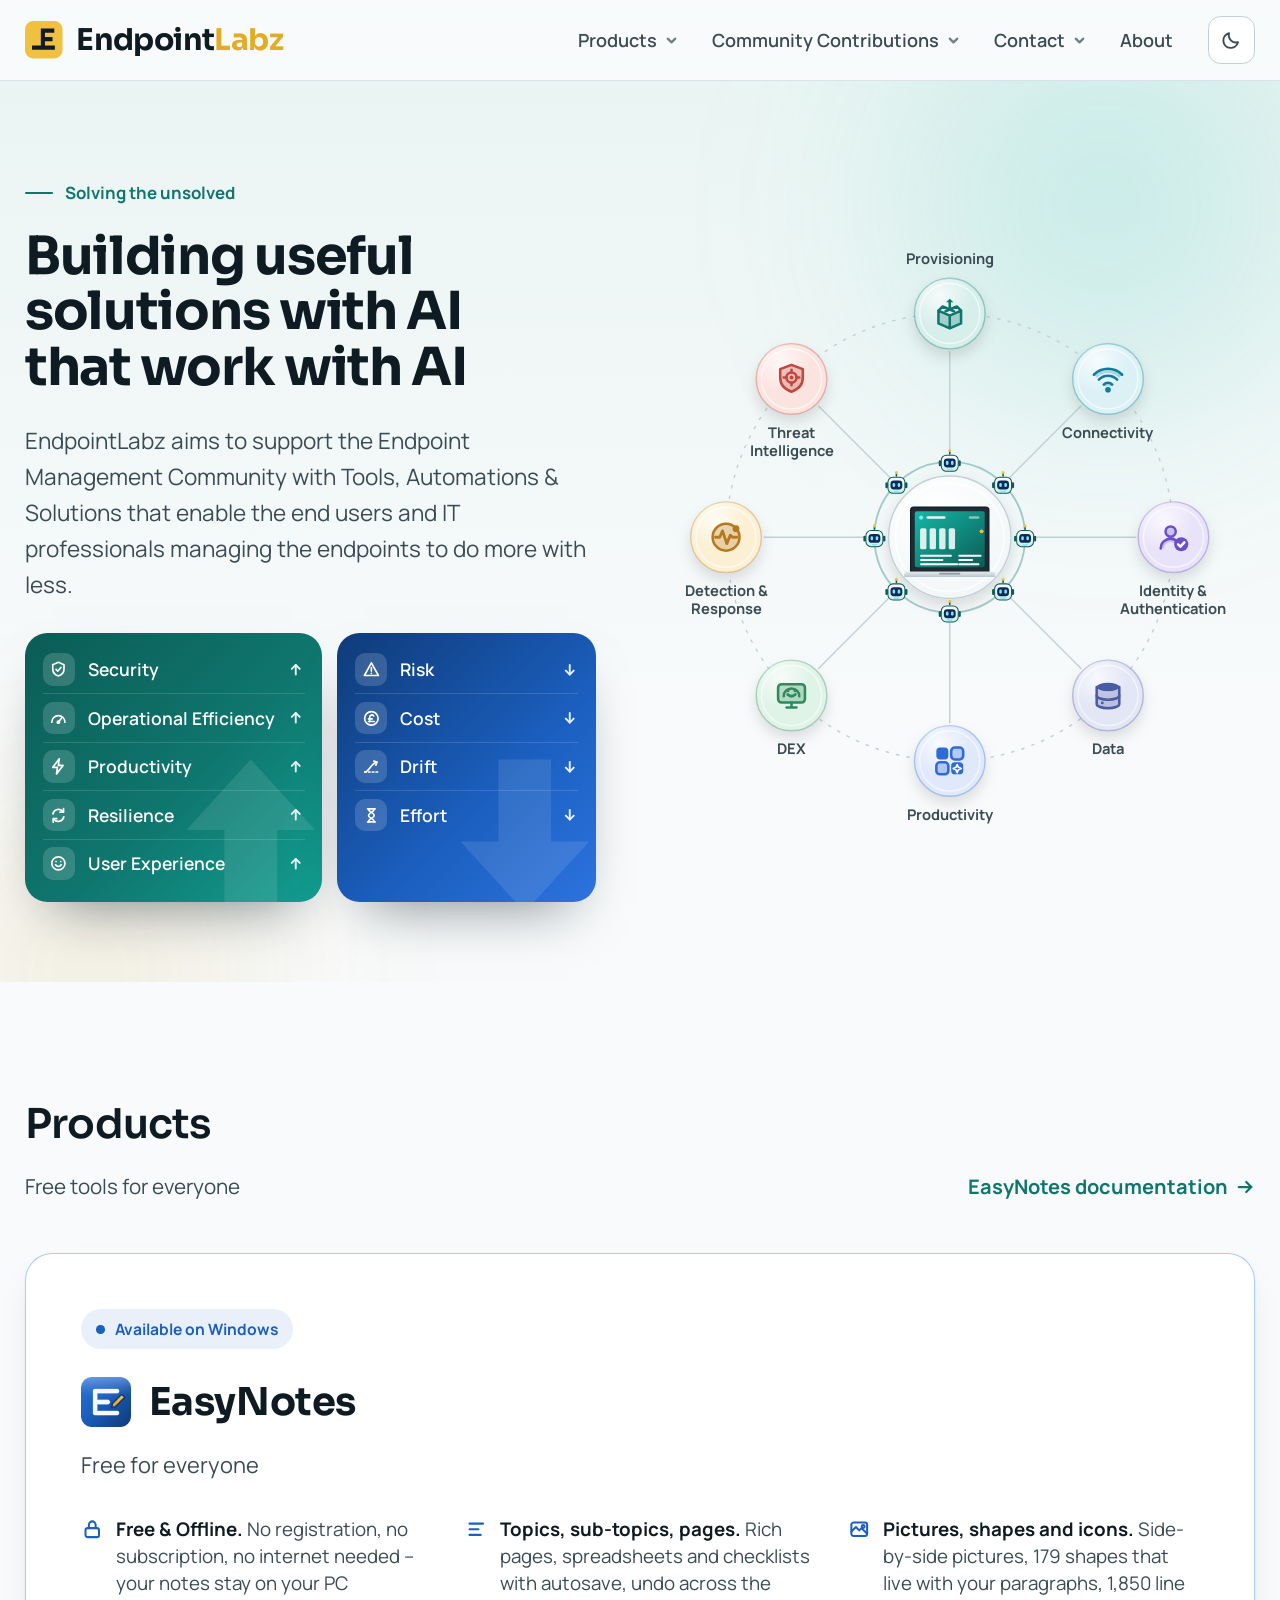
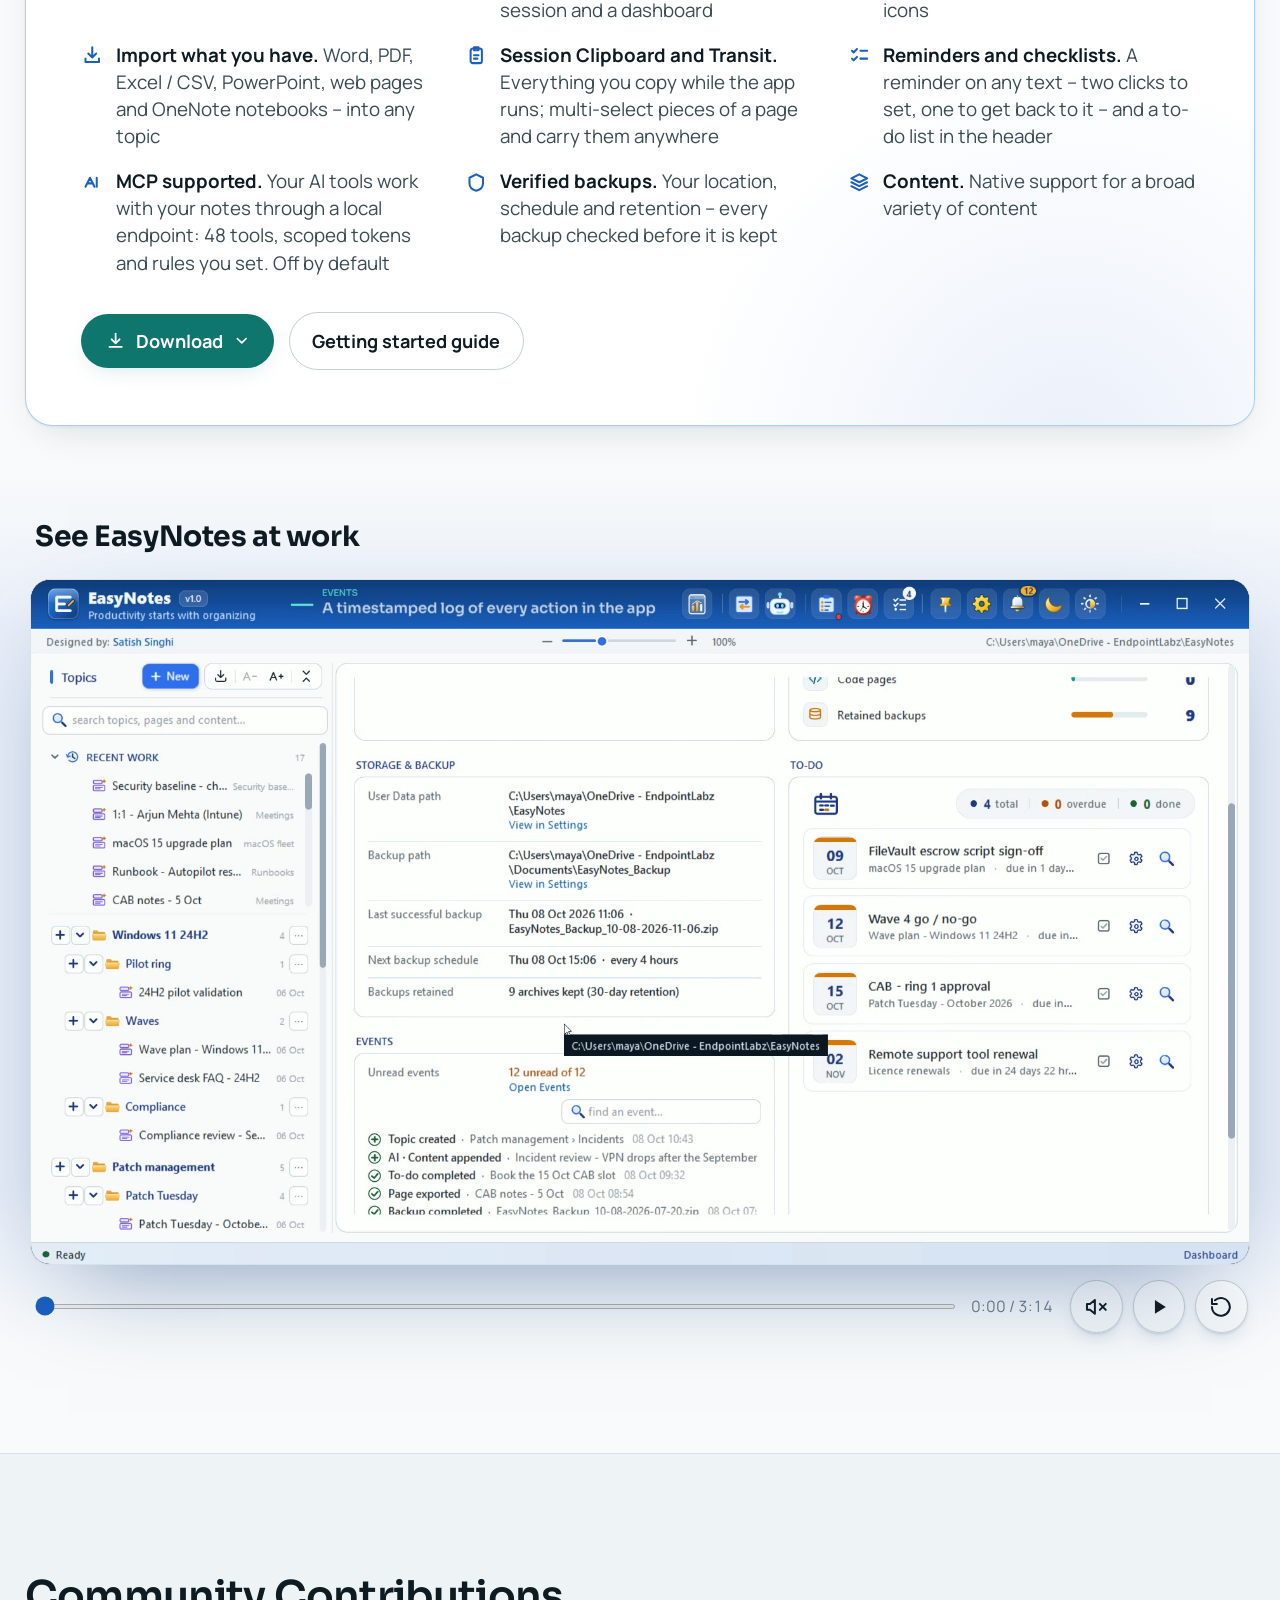
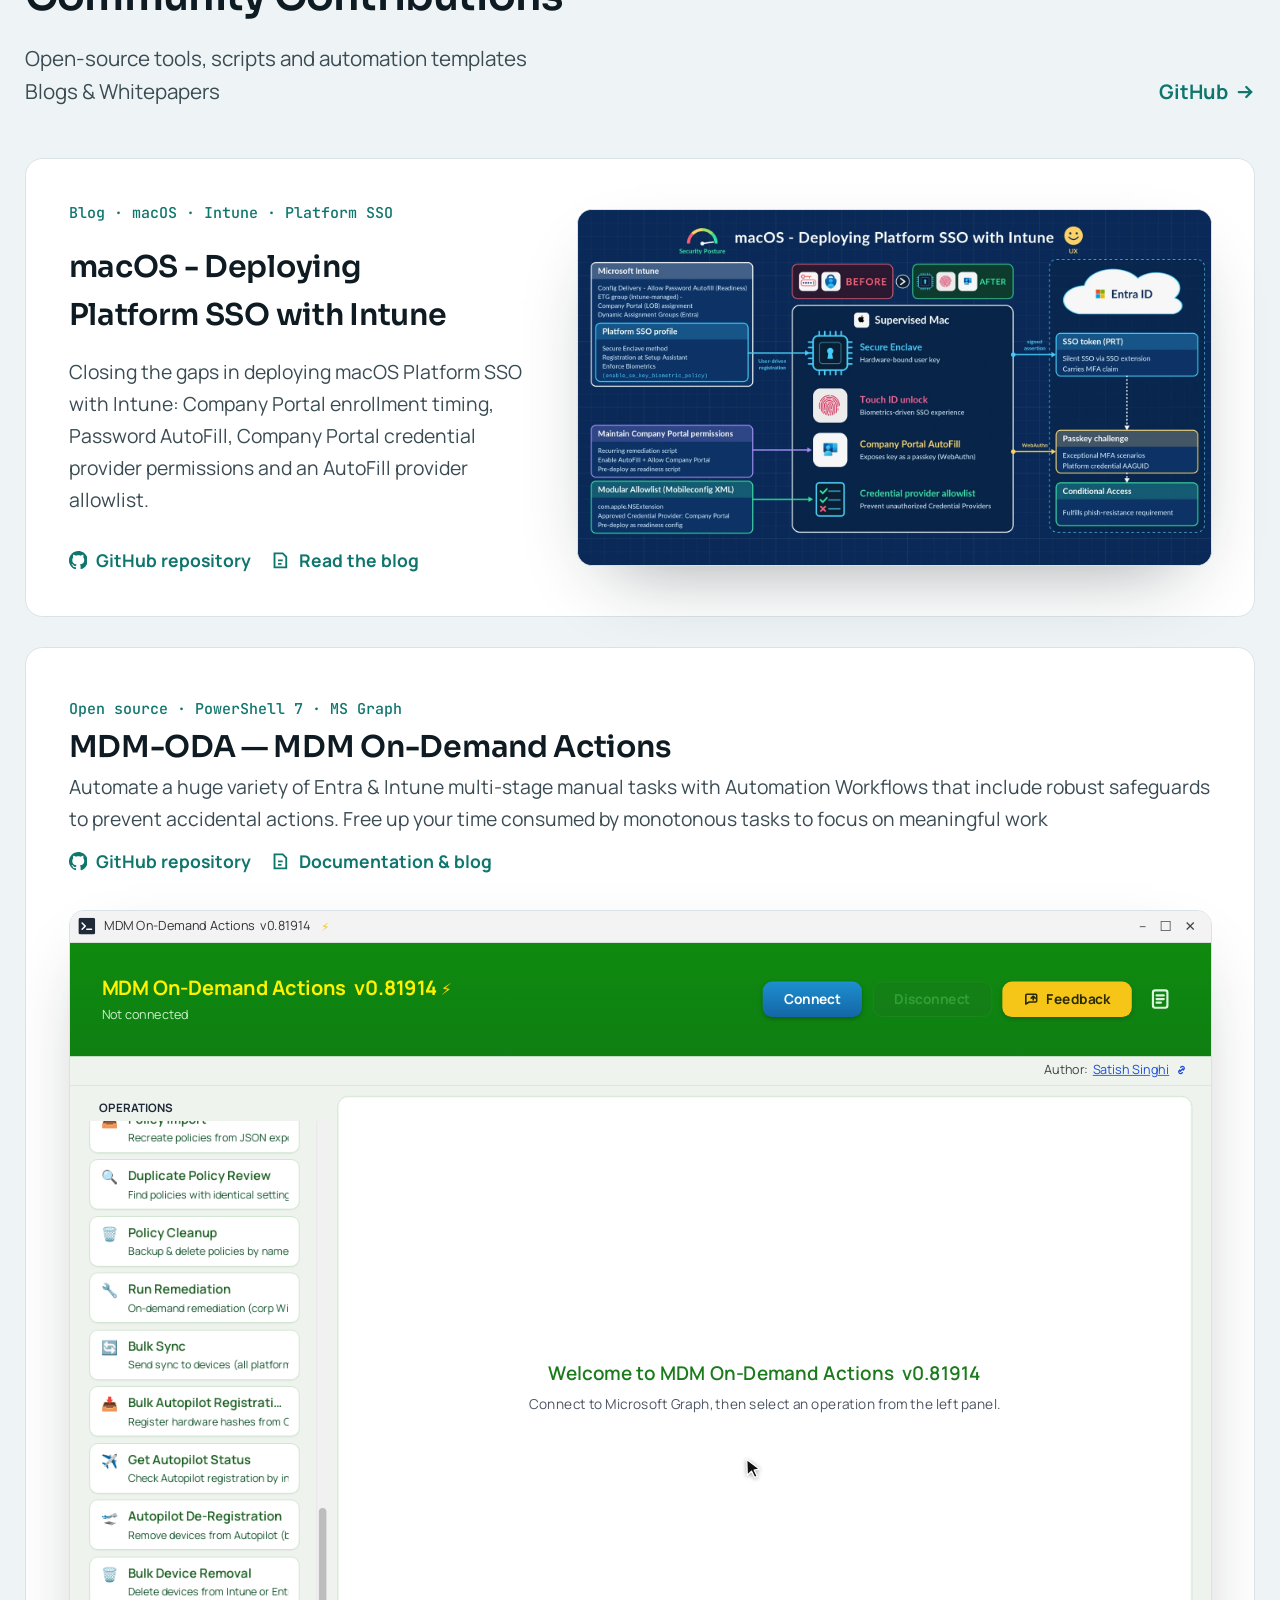
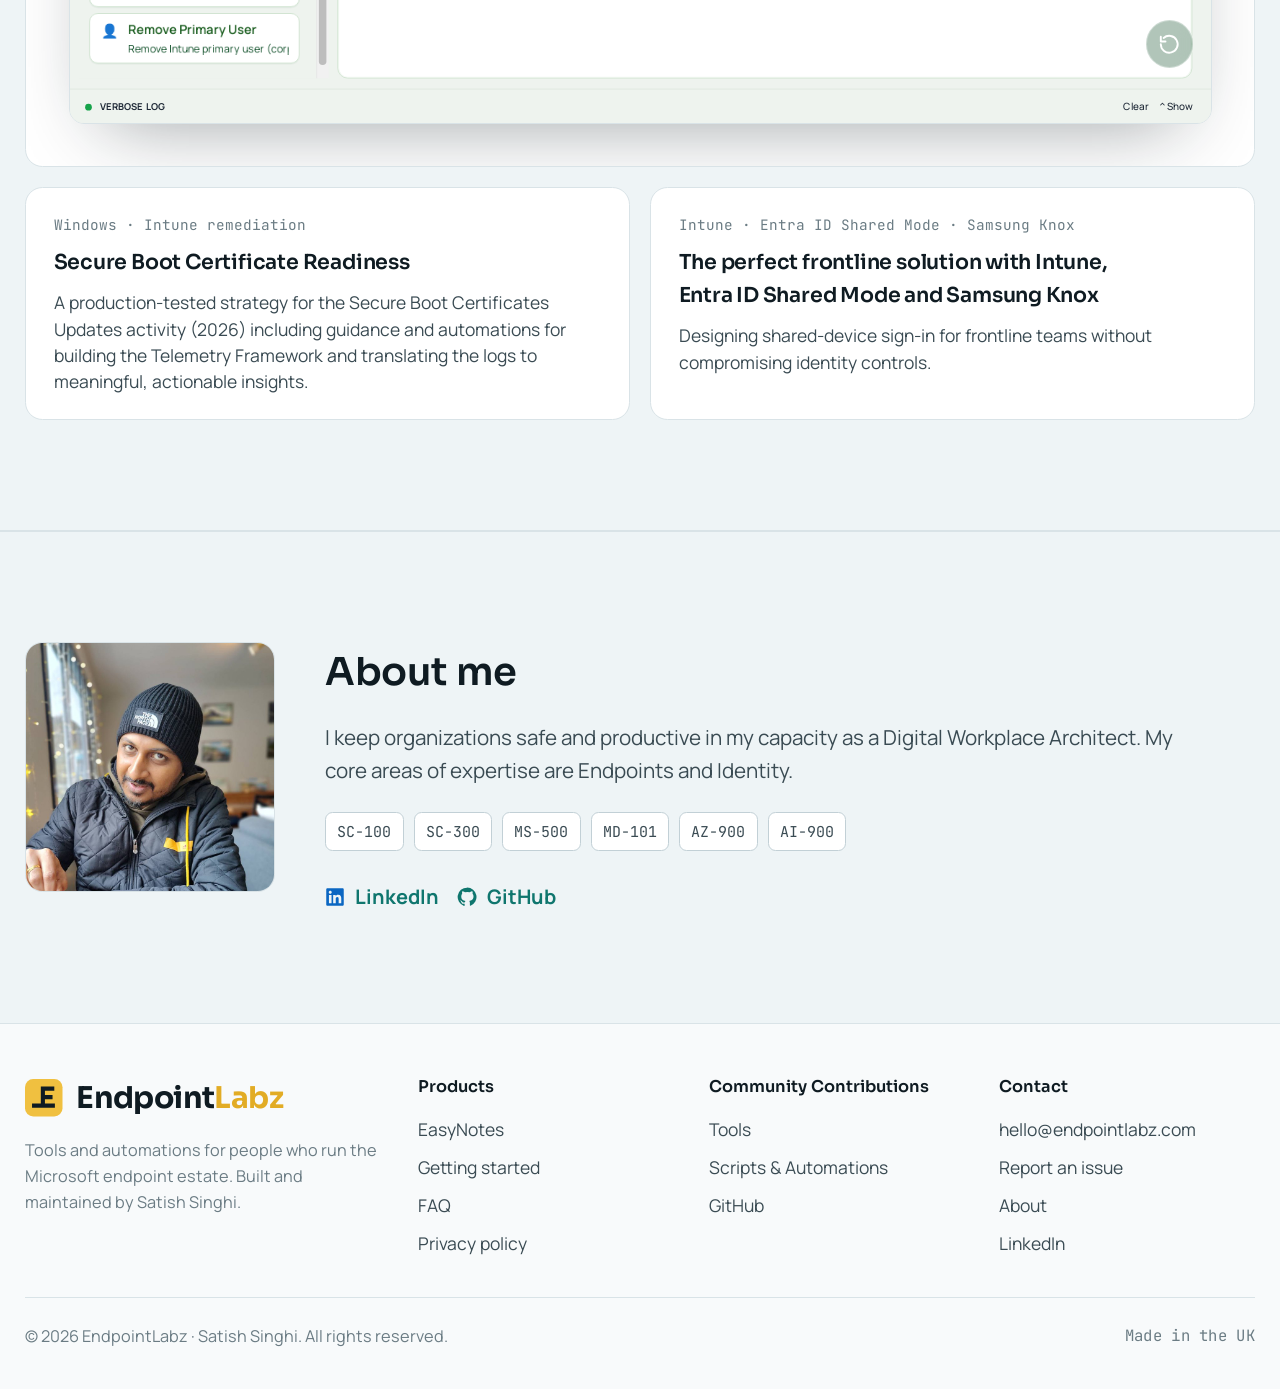
==== commit 611f21c4: "Site update 2026-10-25 02:27" ====
--- a/index.html
+++ b/index.html
@@ -595,6 +595,15 @@
 .get-m b{display:block;font-weight:700;font-size:14.5px;color:var(--ink)}
 .get-m small{display:block;font-weight:500;font-size:12.5px;color:var(--ink-3);margin-top:1px}
 .get-m .get-ic{width:38px;height:38px;margin:0;flex:none;border-radius:10px;box-shadow:0 4px 12px -6px rgba(15,59,120,.55)}
+/* v33: blog card (Community Contributions) - text left, design image right, stacks on narrow screens */
+.card.blog{display:grid;grid-template-columns:minmax(0,.85fr) minmax(0,1.15fr);gap:32px;align-items:center;padding:34px}
+.card.blog .f-text{display:flex;flex-direction:column;gap:14px}
+.card.blog p{color:var(--ink-2);line-height:1.65}
+.blog-shot{display:block;border-radius:12px;overflow:hidden;border:1px solid var(--line);background:#0A2147;box-shadow:0 24px 60px -28px rgba(15,27,34,.45);transition:transform .2s,border-color .2s}
+.blog-shot img{display:block;width:100%;height:auto}
+.blog-shot:hover{transform:translateY(-2px);border-color:var(--teal)}
+@media (max-width:960px){.card.blog{grid-template-columns:1fr;padding:28px}}
+@media (prefers-reduced-motion:reduce){.blog-shot{transition:none}.blog-shot:hover{transform:none}}
 </style>
 
 </head>
@@ -842,6 +851,20 @@
     </div>
 
     <div class="lab">
+      <article class="card blog" id="psso">
+        <div class="f-text">
+          <span class="kind">Blog · macOS · Intune · Platform SSO</span>
+          <h3>macOS - Deploying Platform SSO with Intune</h3>
+          <p>Closing the gaps in deploying macOS Platform SSO with Intune: Company Portal enrollment timing, Password AutoFill, Company Portal credential provider permissions and an AutoFill provider allowlist.</p>
+          <div class="links">
+            <a href="https://github.com/satishsinghi-gh/macOS-Intune-PSSO-Readiness" target="_blank" rel="noopener"><svg viewBox="0 0 16 16" fill="currentColor" aria-hidden="true"><path d="M8 0C3.6 0 0 3.6 0 8c0 3.5 2.3 6.5 5.5 7.6.4.1.5-.2.5-.4v-1.4c-2.2.5-2.7-1-2.7-1-.4-.9-.9-1.2-.9-1.2-.7-.5.1-.5.1-.5.8.1 1.2.8 1.2.8.7 1.2 1.9.9 2.3.7.1-.5.3-.9.5-1.1-1.8-.2-3.7-.9-3.7-4 0-.9.3-1.6.8-2.2-.1-.2-.4-1 .1-2.1 0 0 .7-.2 2.2.8.6-.2 1.3-.3 2-.3s1.4.1 2 .3c1.5-1 2.2-.8 2.2-.8.4 1.1.2 1.9.1 2.1.5.6.8 1.3.8 2.2 0 3.1-1.9 3.8-3.7 4 .3.3.6.8.6 1.5v2.2c0 .2.1.5.6.4C13.7 14.5 16 11.5 16 8c0-4.4-3.6-8-8-8z"/></svg>GitHub repository</a>
+            <a href="https://satishsinghi-gh.github.io/macOS-Intune-PSSO-Readiness/" target="_blank" rel="noopener"><svg viewBox="0 0 16 16" fill="none" stroke="currentColor" stroke-width="1.6" aria-hidden="true"><path d="M3 2h7l3 3v9H3z"/><path d="M6 8h4M6 11h3"/></svg>Read the blog</a>
+          </div>
+        </div>
+        <a class="blog-shot" href="https://satishsinghi-gh.github.io/macOS-Intune-PSSO-Readiness/" target="_blank" rel="noopener" aria-label="Read the blog: macOS - Deploying Platform SSO with Intune">
+          <img src="assets/psso-design.webp" width="1600" height="900" alt="macOS - Deploying Platform SSO with Intune: Intune configuration, the supervised Mac (Secure Enclave, Touch ID unlock, Company Portal AutoFill, credential provider allowlist) and Entra ID (SSO token, passkey challenge, Conditional Access)" loading="lazy" decoding="async">
+        </a>
+      </article>
       <article class="card featured" id="tools">
         <div class="f-text">
           <span class="kind">Open source · PowerShell 7 · MS Graph</span>
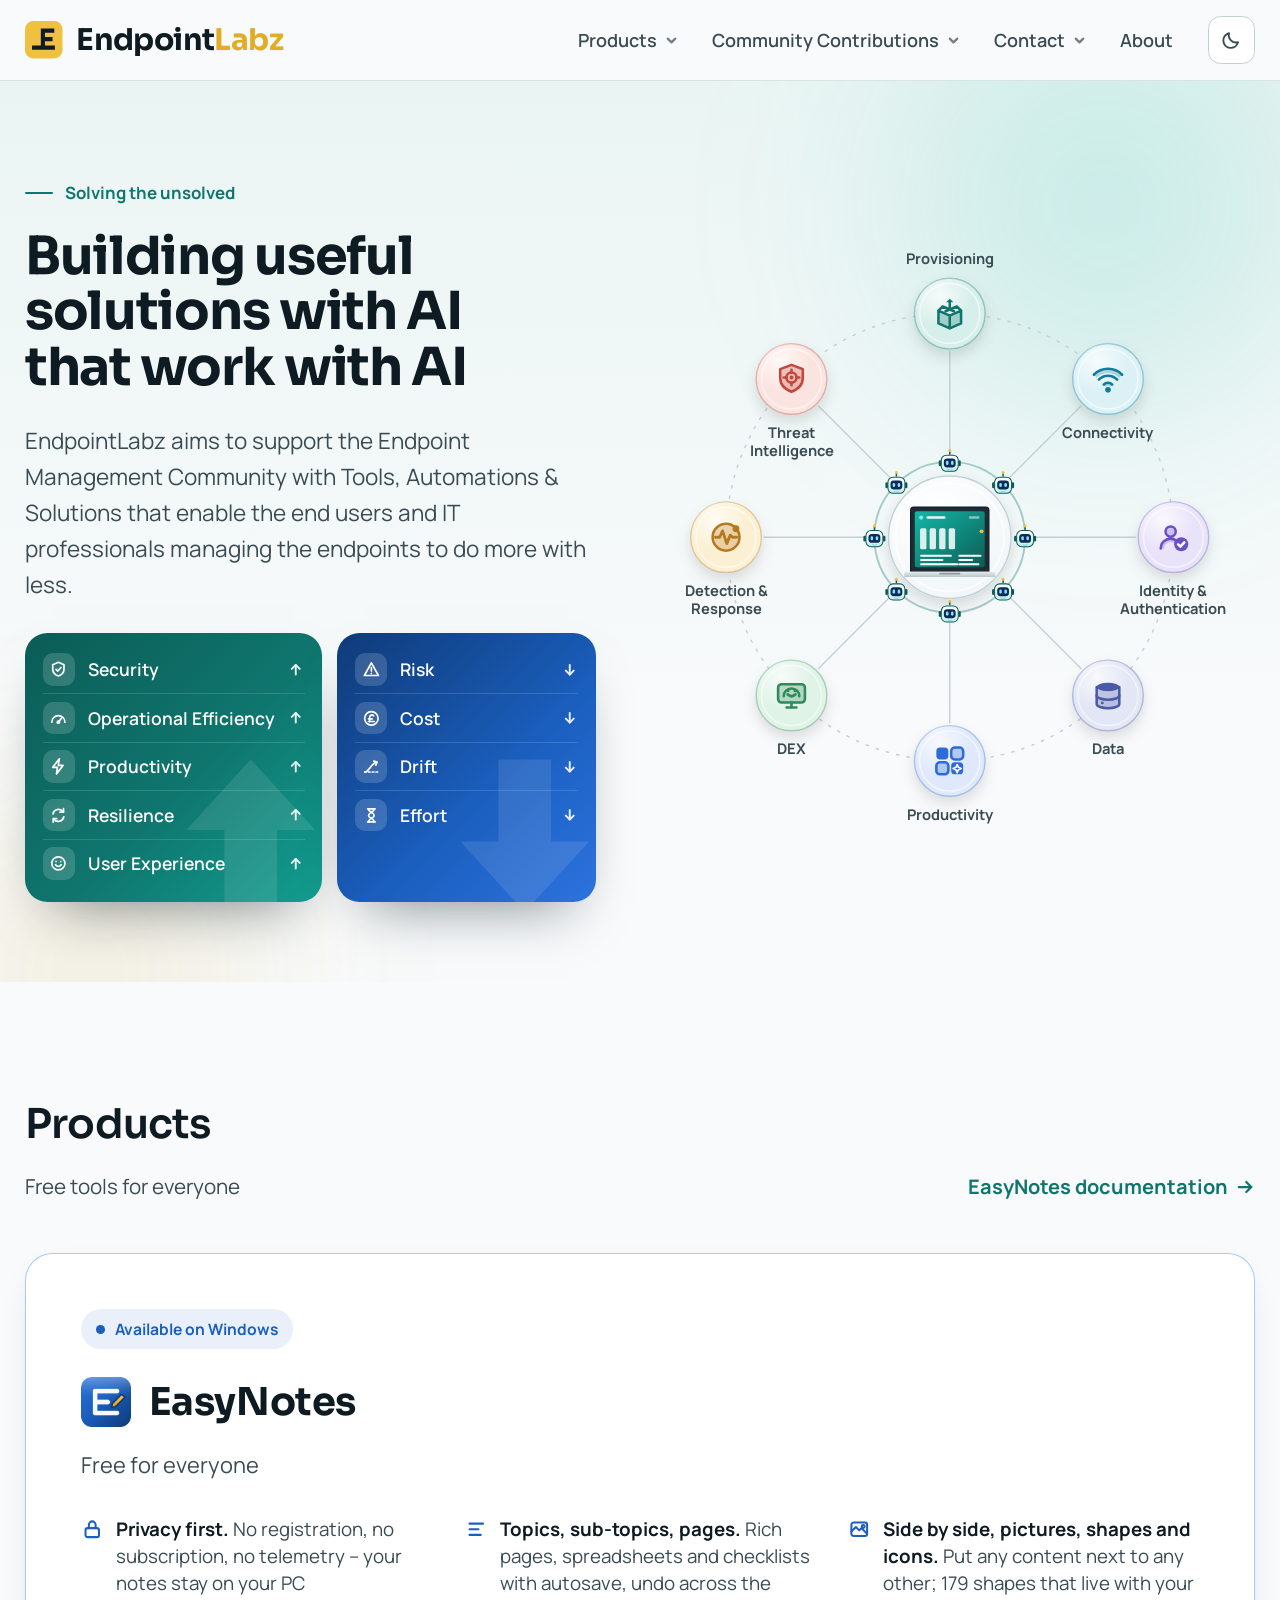
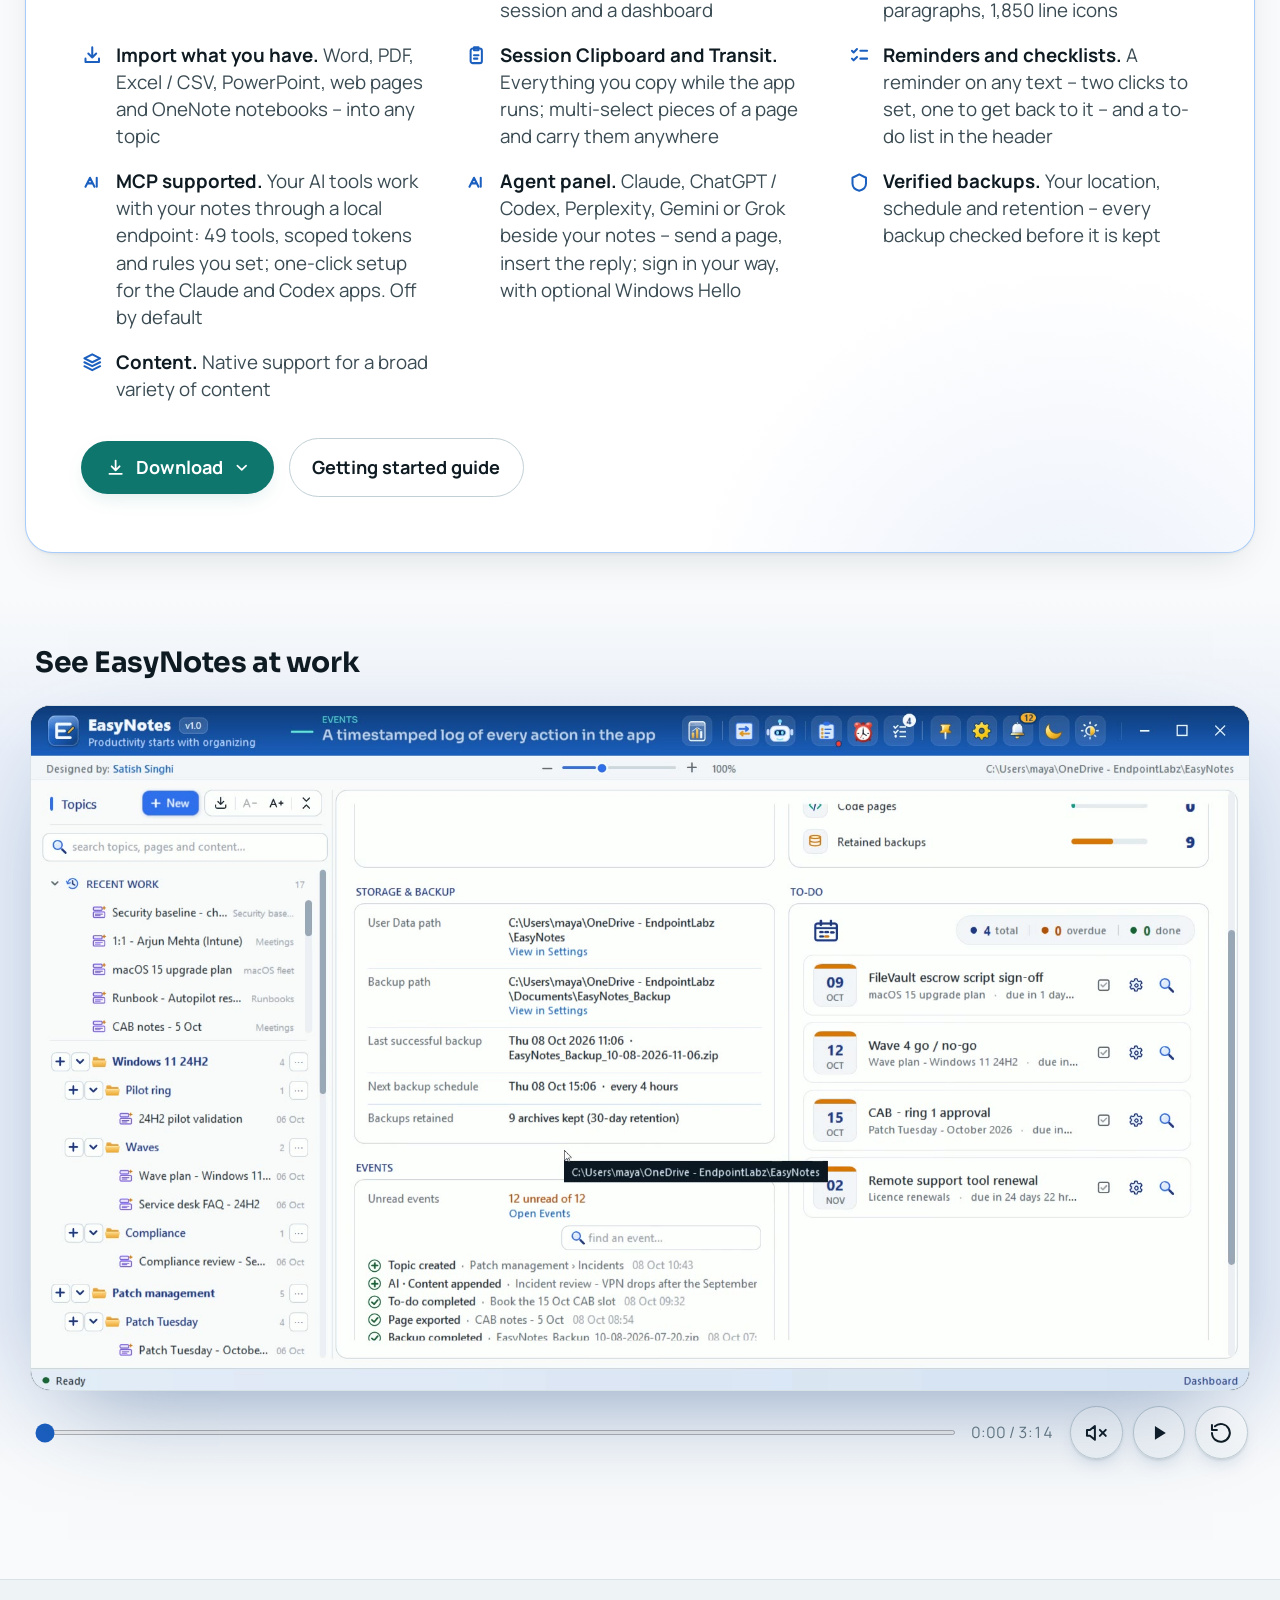
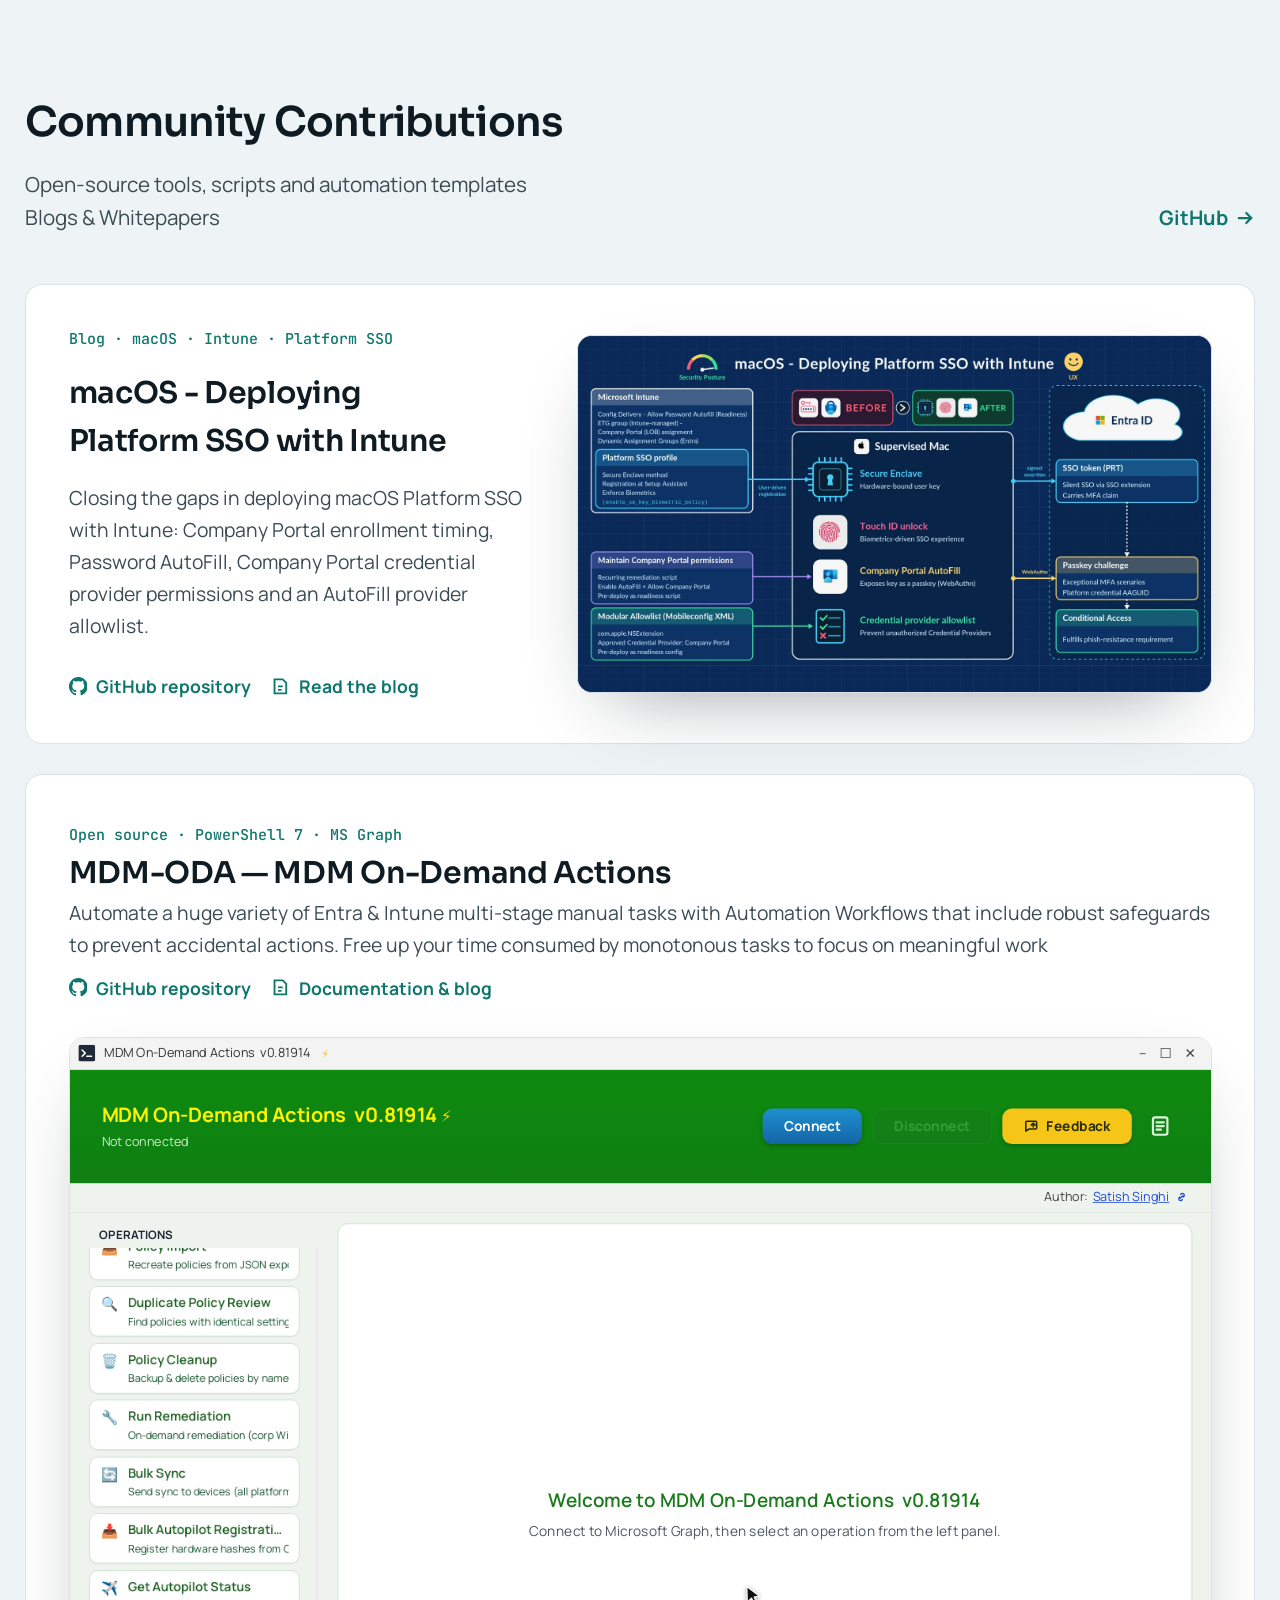
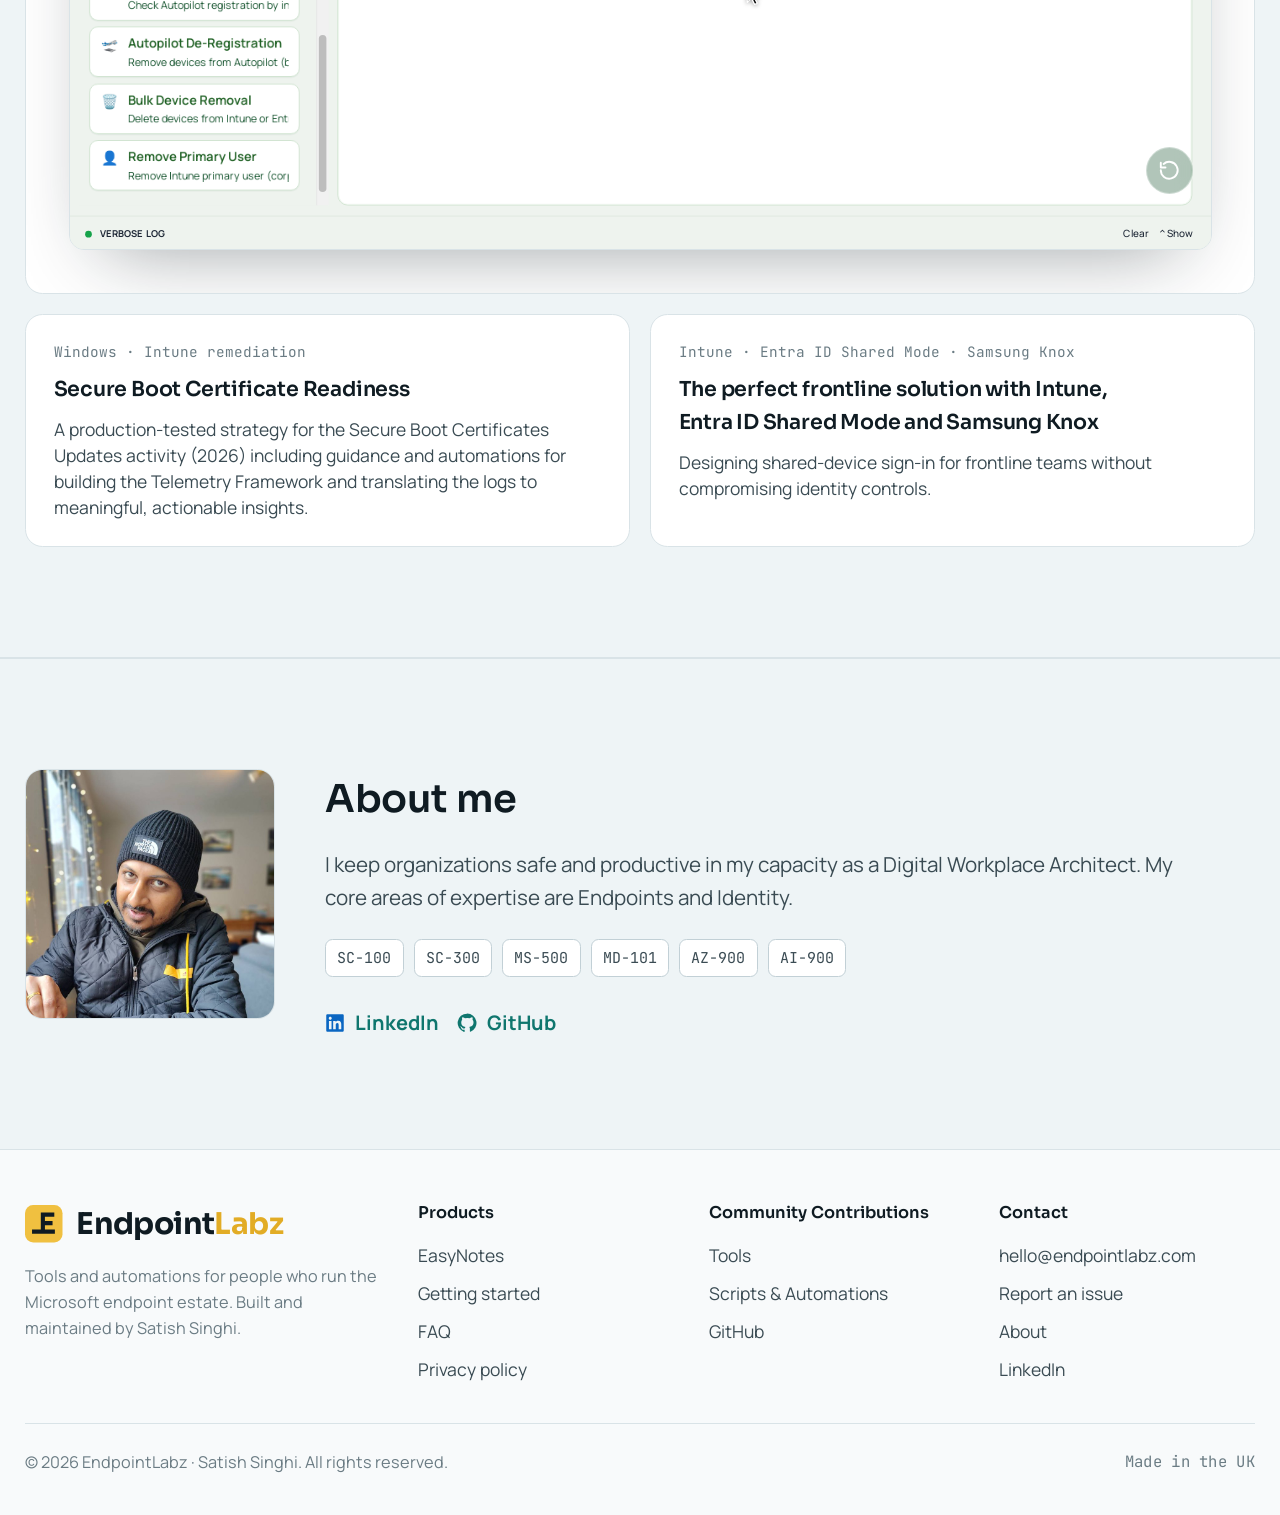
==== commit e9f5eb63: "Site update 2026-11-20 02:16" ====
--- a/index.html
+++ b/index.html
@@ -791,13 +791,14 @@
         </h3>
         <p class="tag-line">Free for everyone</p>
         <ul class="feat">
-          <li><svg viewBox="0 0 20 20" fill="none" stroke="currentColor" stroke-width="1.8" stroke-linecap="round" stroke-linejoin="round"><rect x="4" y="9" width="12" height="8" rx="2"/><path d="M7 9V6a3 3 0 016 0v3"/></svg><span><b>Free &amp; Offline.</b> No registration, no subscription, no internet needed &ndash; your notes stay on your PC</span></li>
+          <li><svg viewBox="0 0 20 20" fill="none" stroke="currentColor" stroke-width="1.8" stroke-linecap="round" stroke-linejoin="round"><rect x="4" y="9" width="12" height="8" rx="2"/><path d="M7 9V6a3 3 0 016 0v3"/></svg><span><b>Privacy first.</b> No registration, no subscription, no telemetry &ndash; your notes stay on your PC</span></li>
           <li><svg viewBox="0 0 20 20" fill="none" stroke="currentColor" stroke-width="1.8" stroke-linecap="round" stroke-linejoin="round"><path d="M4 5h12M4 10h8M4 15h10"/></svg><span><b>Topics, sub-topics, pages.</b> Rich pages, spreadsheets and checklists with autosave, undo across the session and a dashboard</span></li>
-          <li><svg viewBox="0 0 20 20" fill="none" stroke="currentColor" stroke-width="1.8" stroke-linecap="round" stroke-linejoin="round"><rect x="3" y="4" width="14" height="12" rx="2"/><path d="M3 12l4-4 3 3 2-2 5 5"/><circle cx="13.5" cy="7.5" r="1.3"/></svg><span><b>Pictures, shapes and icons.</b> Side-by-side pictures, 179 shapes that live with your paragraphs, 1,850 line icons</span></li>
+          <li><svg viewBox="0 0 20 20" fill="none" stroke="currentColor" stroke-width="1.8" stroke-linecap="round" stroke-linejoin="round"><rect x="3" y="4" width="14" height="12" rx="2"/><path d="M3 12l4-4 3 3 2-2 5 5"/><circle cx="13.5" cy="7.5" r="1.3"/></svg><span><b>Side by side, pictures, shapes and icons.</b> Put any content next to any other; 179 shapes that live with your paragraphs, 1,850 line icons</span></li>
           <li><svg viewBox="0 0 20 20" fill="none" stroke="currentColor" stroke-width="1.8" stroke-linecap="round" stroke-linejoin="round"><path d="M10 3v9M6.5 8.5L10 12l3.5-3.5"/><path d="M4 13v3h12v-3"/></svg><span><b>Import what you have.</b> Word, PDF, Excel / CSV, PowerPoint, web pages and OneNote notebooks &ndash; into any topic</span></li>
           <li><svg viewBox="0 0 20 20" fill="none" stroke="currentColor" stroke-width="1.8" stroke-linecap="round" stroke-linejoin="round"><rect x="5" y="4" width="10" height="13" rx="2"/><path d="M8 3h4v2.5H8zM8 10h4M8 13h3"/></svg><span><b>Session Clipboard and Transit.</b> Everything you copy while the app runs; multi-select pieces of a page and carry them anywhere</span></li>
           <li><svg viewBox="0 0 20 20" fill="none" stroke="currentColor" stroke-width="1.8" stroke-linecap="round" stroke-linejoin="round"><path d="M3.5 6l1.5 1.5L8 4.5M3.5 13l1.5 1.5L8 11.5M11 6h6M11 13h6"/></svg><span><b>Reminders and checklists.</b> A reminder on any text &ndash; two clicks to set, one to get back to it &ndash; and a to-do list in the header</span></li>
-          <li><svg viewBox="0 0 20 20" fill="none" stroke="currentColor" stroke-width="1.8" stroke-linecap="round" stroke-linejoin="round"><path d="M4 14l4-8 4 8M5.5 11h5"/><path d="M14 6v8"/></svg><span><b>MCP supported.</b> Your AI tools work with your notes through a local endpoint: 48 tools, scoped tokens and rules you set. Off by default</span></li>
+          <li><svg viewBox="0 0 20 20" fill="none" stroke="currentColor" stroke-width="1.8" stroke-linecap="round" stroke-linejoin="round"><path d="M4 14l4-8 4 8M5.5 11h5"/><path d="M14 6v8"/></svg><span><b>MCP supported.</b> Your AI tools work with your notes through a local endpoint: 49 tools, scoped tokens and rules you set; one-click setup for the Claude and Codex apps. Off by default</span></li>
+          <li><svg viewBox="0 0 20 20" fill="none" stroke="currentColor" stroke-width="1.8" stroke-linecap="round" stroke-linejoin="round"><path d="M4 14l4-8 4 8M5.5 11h5"/><path d="M14 6v8"/></svg><span><b>Agent panel.</b> Claude, ChatGPT / Codex, Perplexity, Gemini or Grok beside your notes &ndash; send a page, insert the reply; sign in your way, with optional Windows Hello</span></li>
           <li><svg viewBox="0 0 20 20" fill="none" stroke="currentColor" stroke-width="1.8" stroke-linecap="round" stroke-linejoin="round"><path d="M10 3l6 3v5c0 3.5-2.6 5.6-6 6.5C6.6 16.6 4 14.5 4 11V6z"/></svg><span><b>Verified backups.</b> Your location, schedule and retention &ndash; every backup checked before it is kept</span></li>
           <li><svg viewBox="0 0 20 20" fill="none" stroke="currentColor" stroke-width="1.8" stroke-linecap="round" stroke-linejoin="round"><path d="M10 3l7 3.5-7 3.5-7-3.5z"/><path d="M3 10l7 3.5 7-3.5"/><path d="M3 13.5L10 17l7-3.5"/></svg><span><b>Content.</b> Native support for a broad variety of content</span></li>
         </ul>
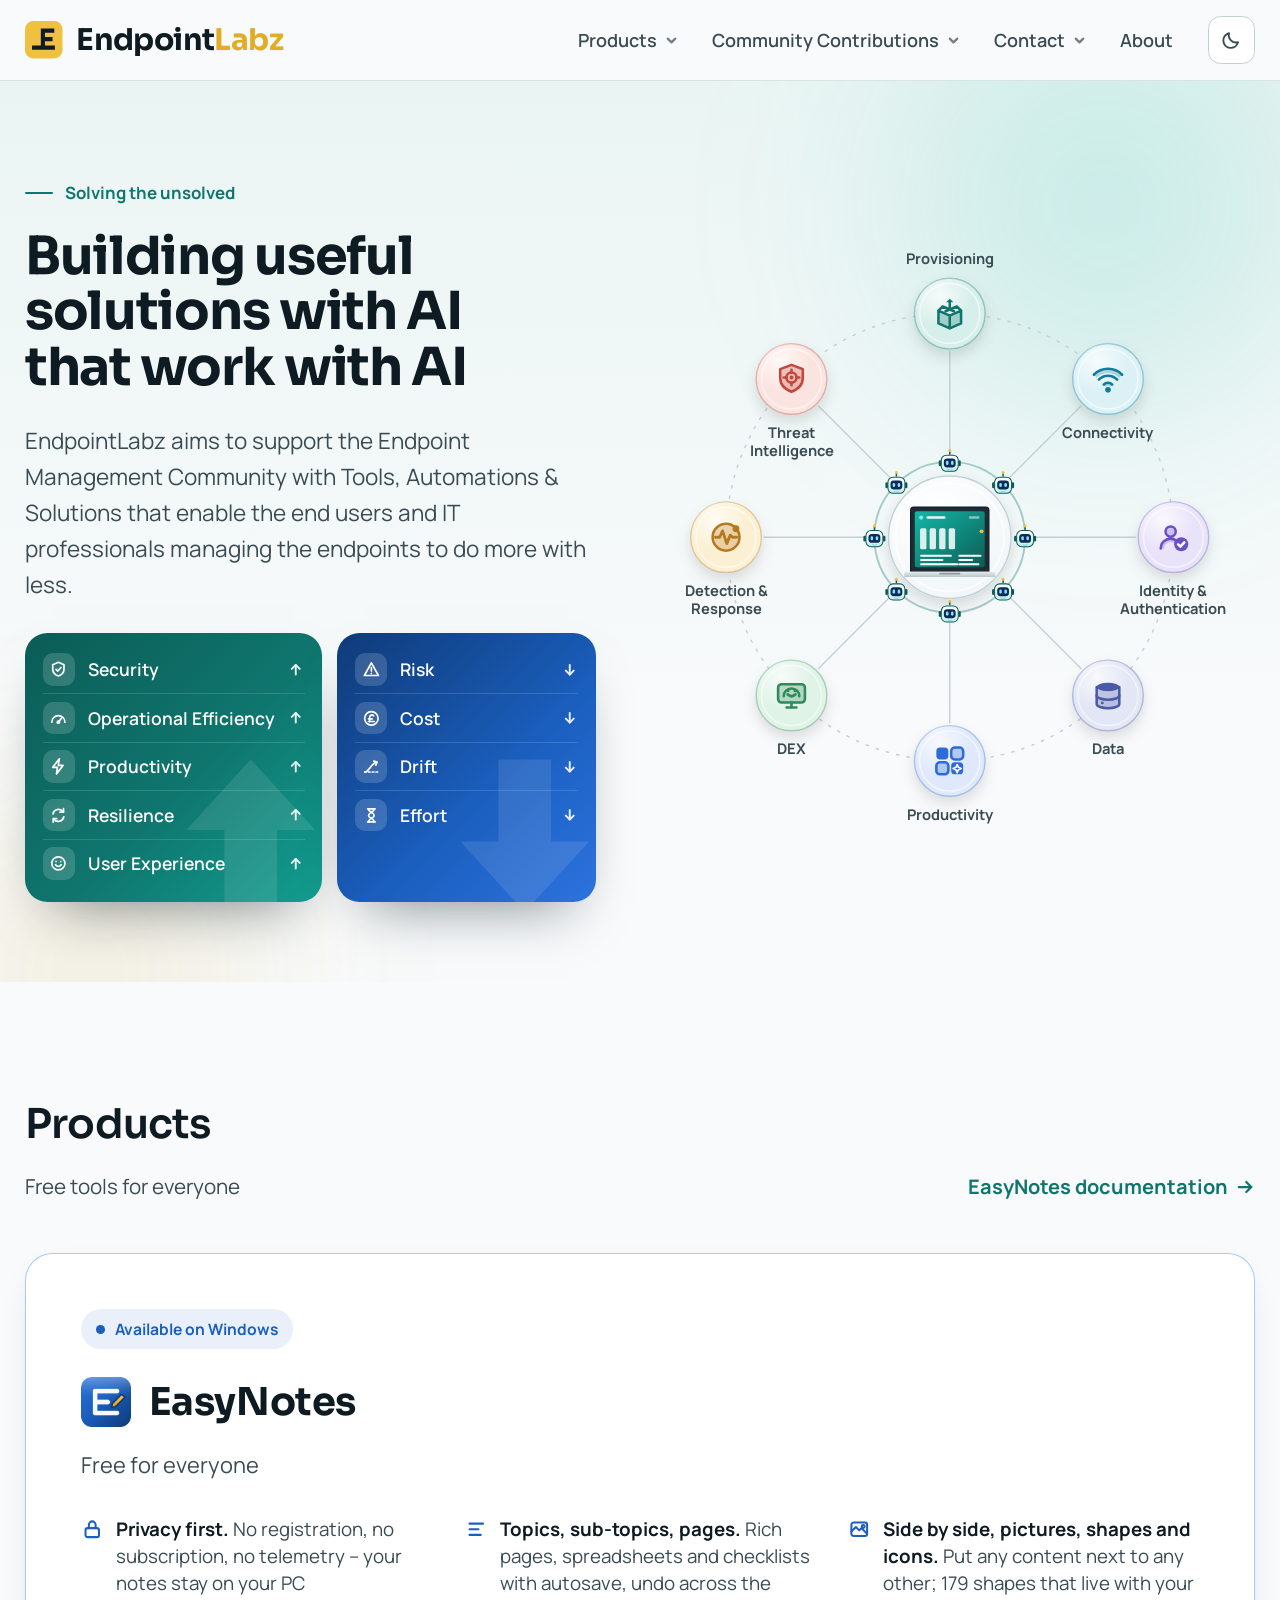
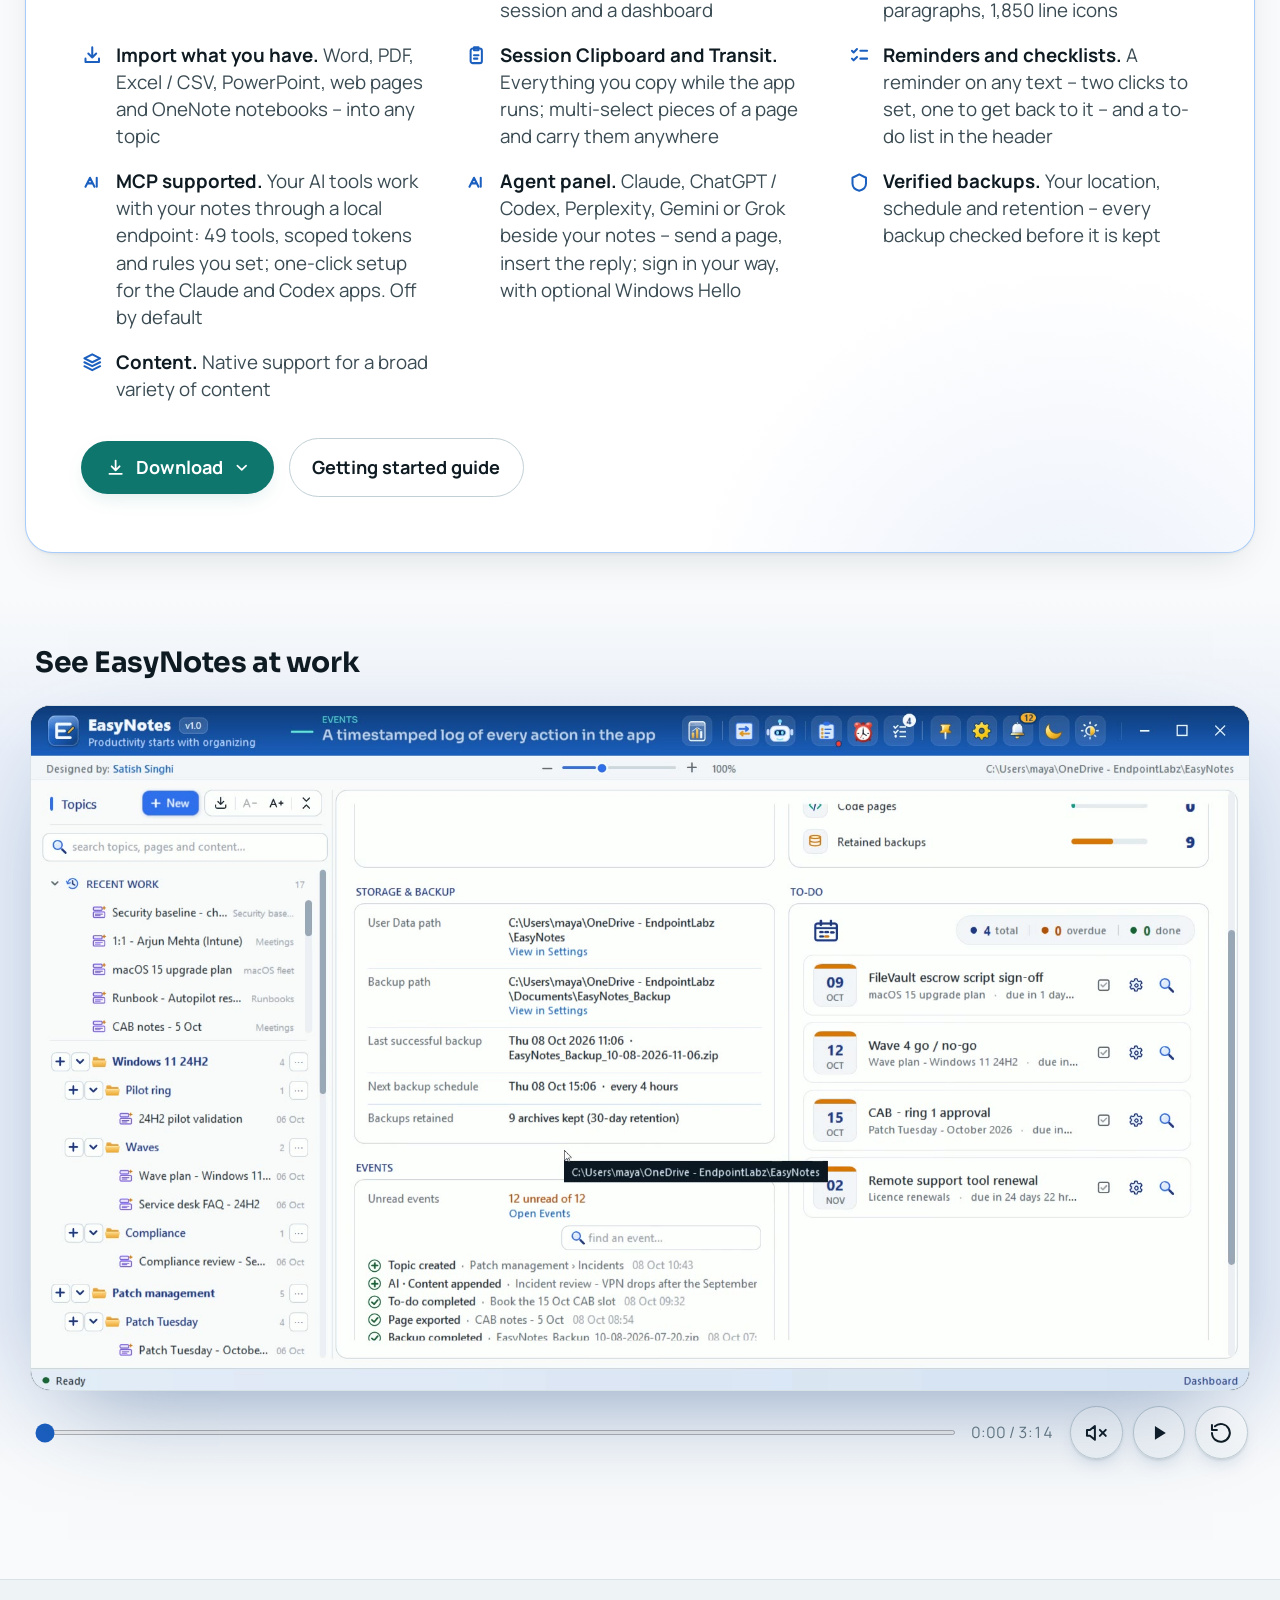
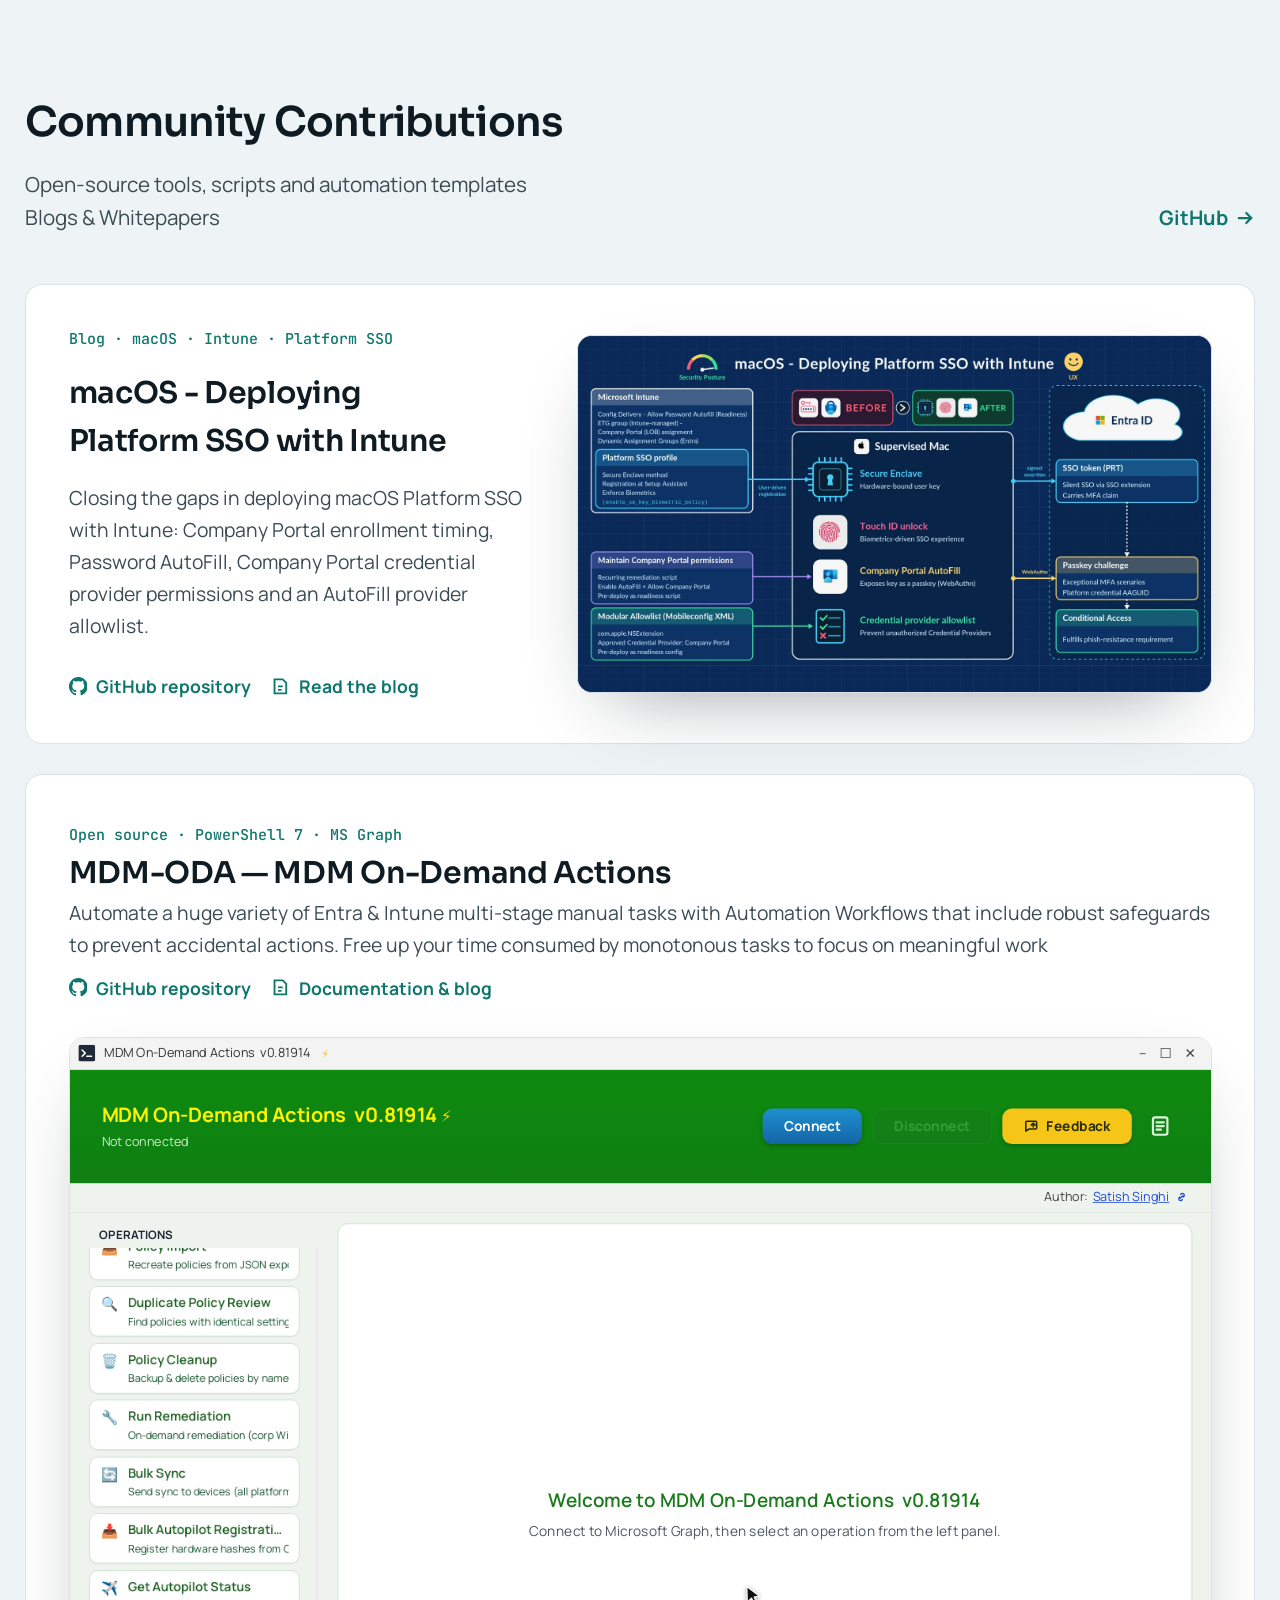
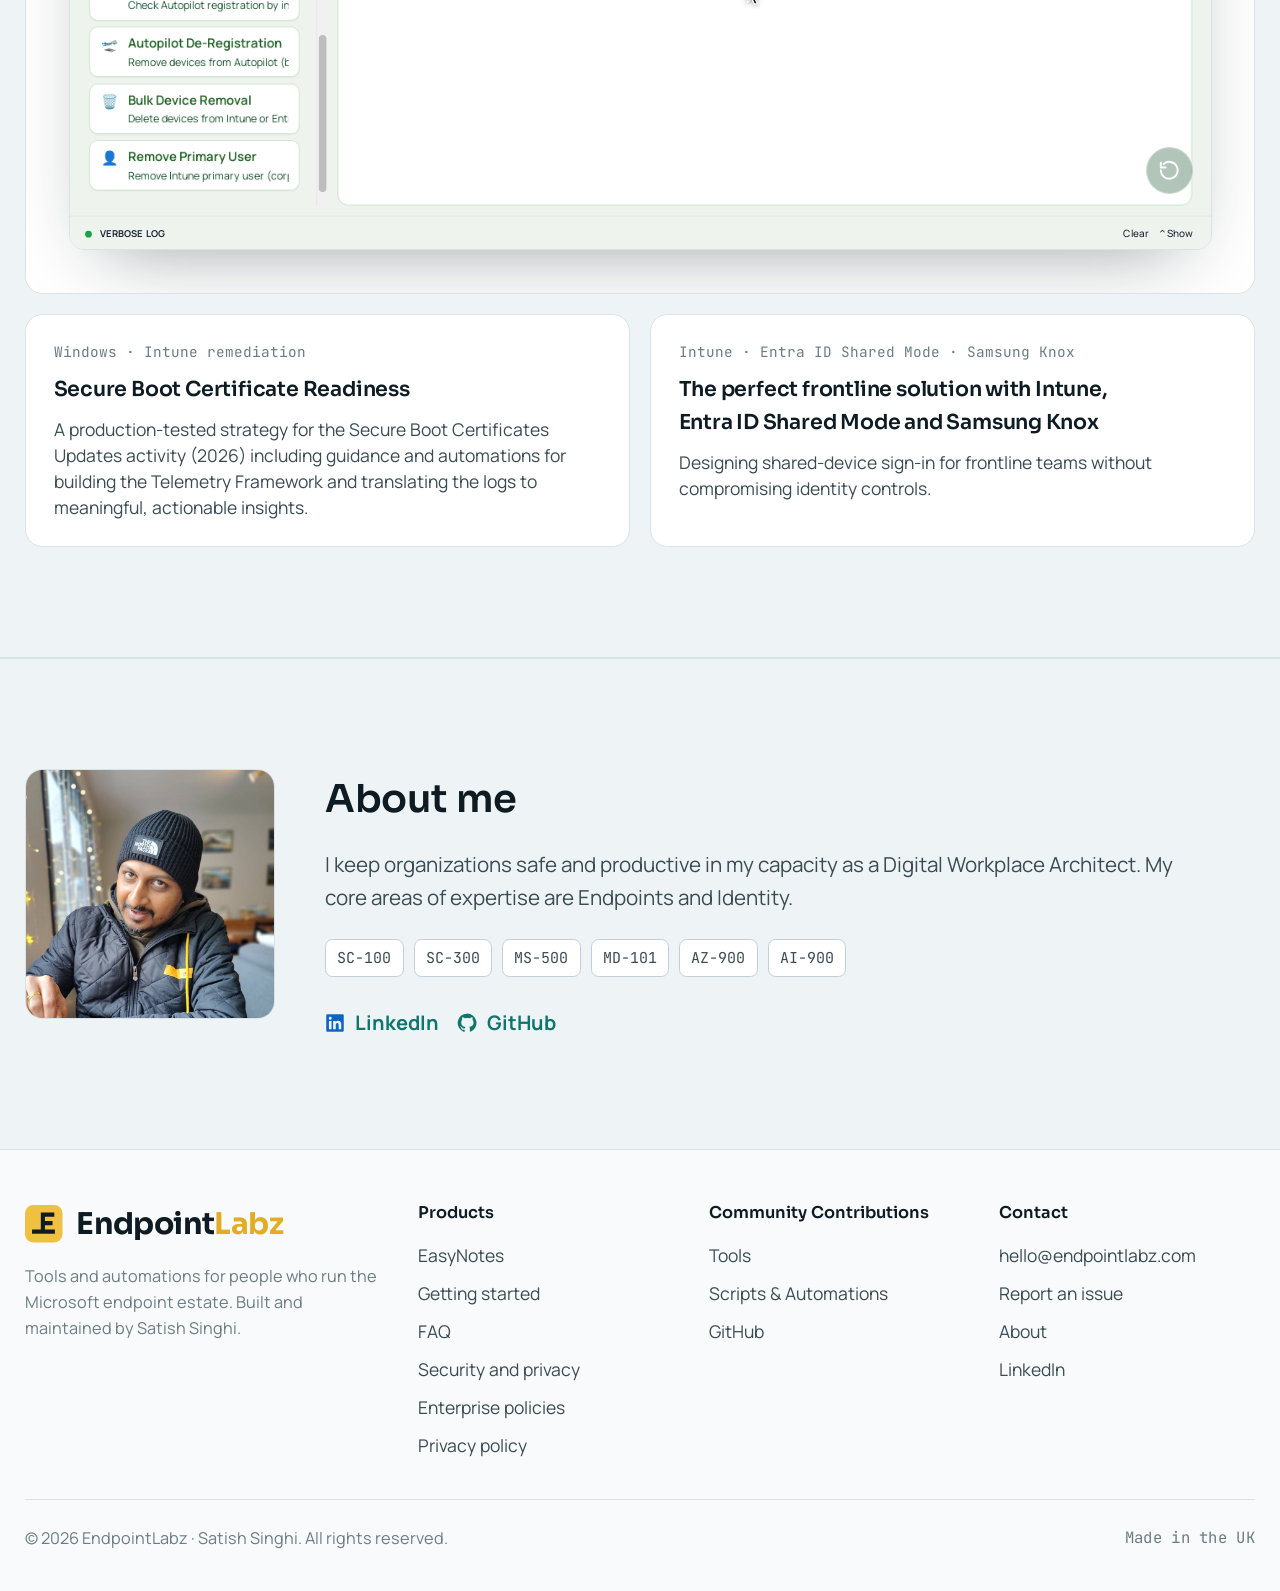
==== commit ff038951: "Site update 2026-11-20 21:50" ====
--- a/index.html
+++ b/index.html
@@ -978,7 +978,7 @@
       <a class="brand" href="#top"><svg viewBox="0 0 64 64" aria-hidden="true"><rect width="64" height="64" rx="14" fill="#F0C040"/><path d="M27 13h23v7H34v7.5h13v7H34v7.5h17v7H12v-7h15z" fill="#0F1B22"/></svg><span>Endpoint<b>Labz</b></span></a>
       <p class="fine">Tools and automations for people who run the Microsoft endpoint estate. Built and maintained by Satish Singhi.</p>
     </div>
-    <div><h5>Products</h5><ul><li><a href="easynotes/">EasyNotes</a></li><li><a href="easynotes/#first-launch">Getting started</a></li><li><a href="support/#faq">FAQ</a></li><li><a href="privacy/">Privacy policy</a></li></ul></div>
+    <div><h5>Products</h5><ul><li><a href="easynotes/">EasyNotes</a></li><li><a href="easynotes/#first-launch">Getting started</a></li><li><a href="easynotes/faq/">FAQ</a></li><li><a href="easynotes/security-privacy/">Security and privacy</a></li><li><a href="easynotes/enterprise-policies/">Enterprise policies</a></li><li><a href="privacy/">Privacy policy</a></li></ul></div>
     <div><h5>Community Contributions</h5><ul><li><a href="#tools">Tools</a></li><li><a href="#scripts">Scripts &amp; Automations</a></li><li><a href="https://github.com/satishsinghi-gh" target="_blank" rel="noopener">GitHub</a></li></ul></div>
     <div><h5>Contact</h5><ul><li><a href="mailto:hello@endpointlabz.com">hello@endpointlabz.com</a></li><li><a href="support/">Report an issue</a></li><li><a href="#about">About</a></li><li><a href="https://www.linkedin.com/in/satish-singhi-791163167/" target="_blank" rel="noopener">LinkedIn</a></li></ul></div>
   </div>
